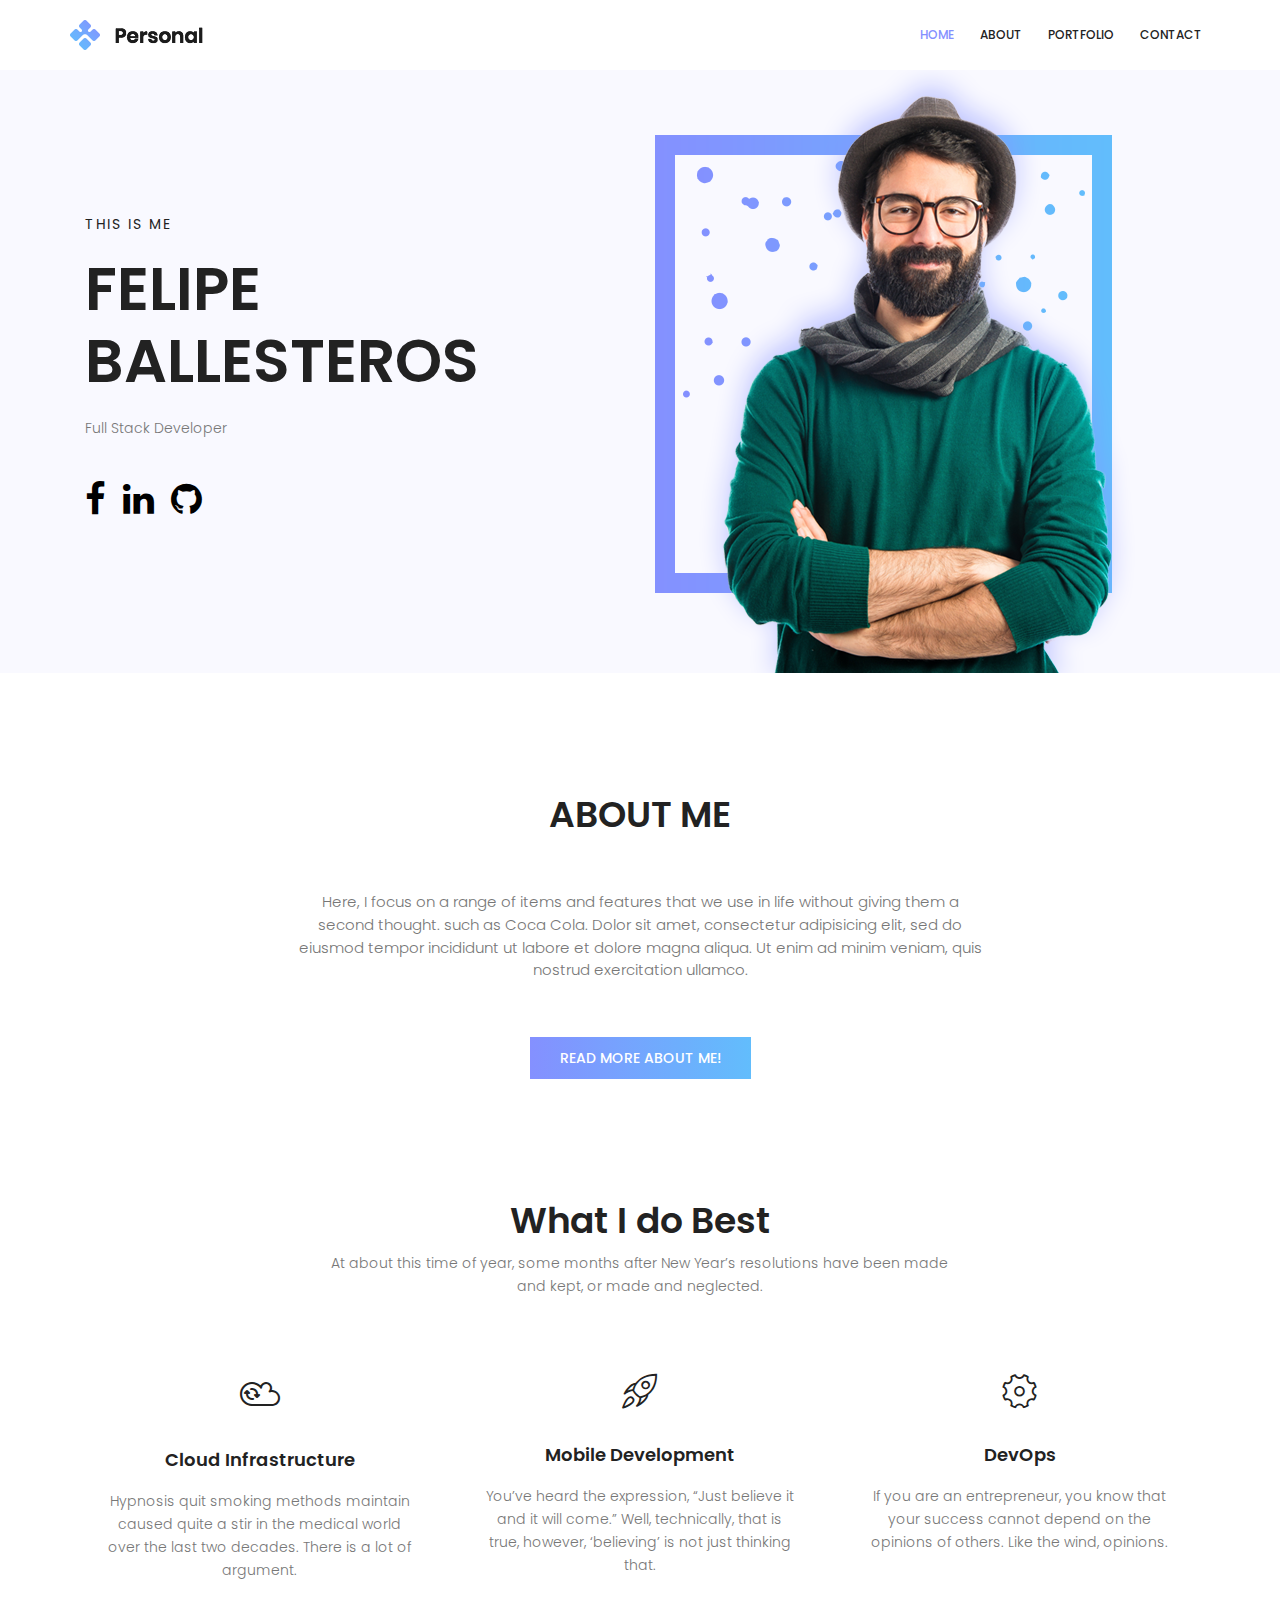
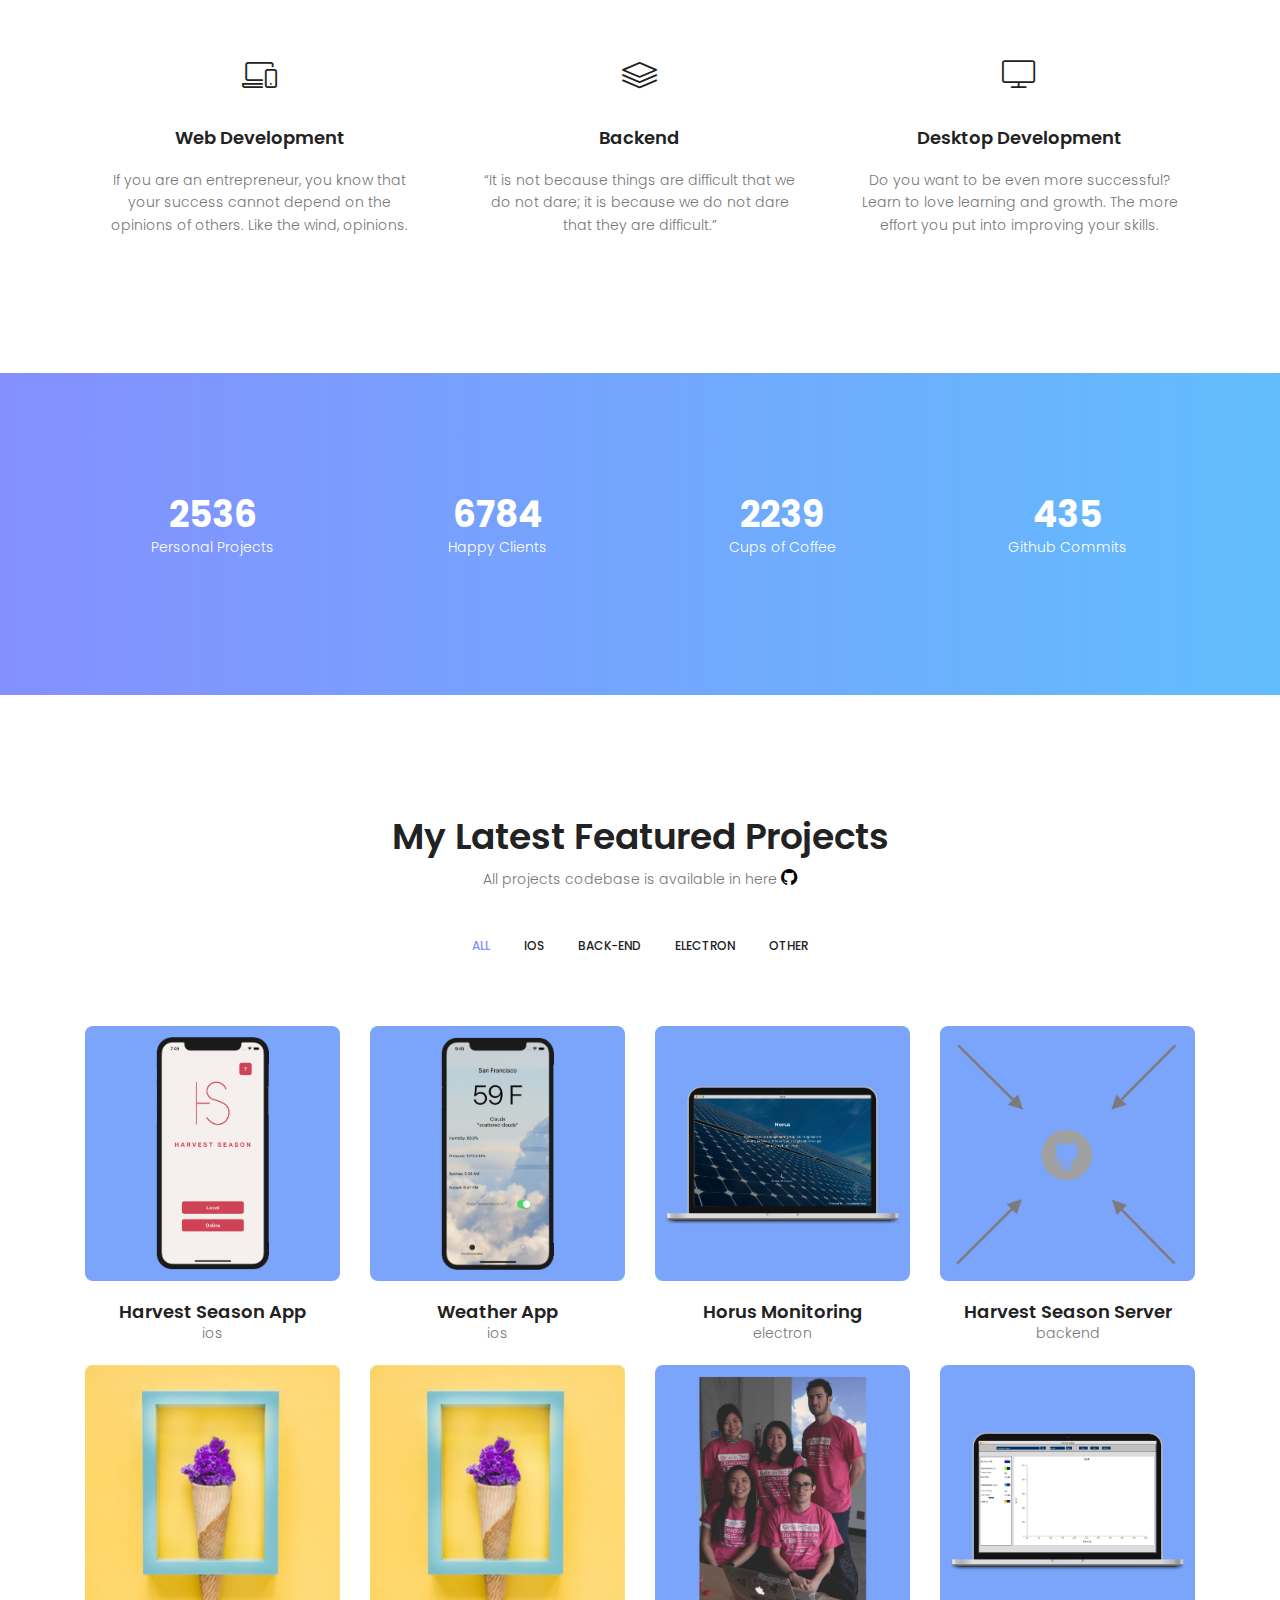
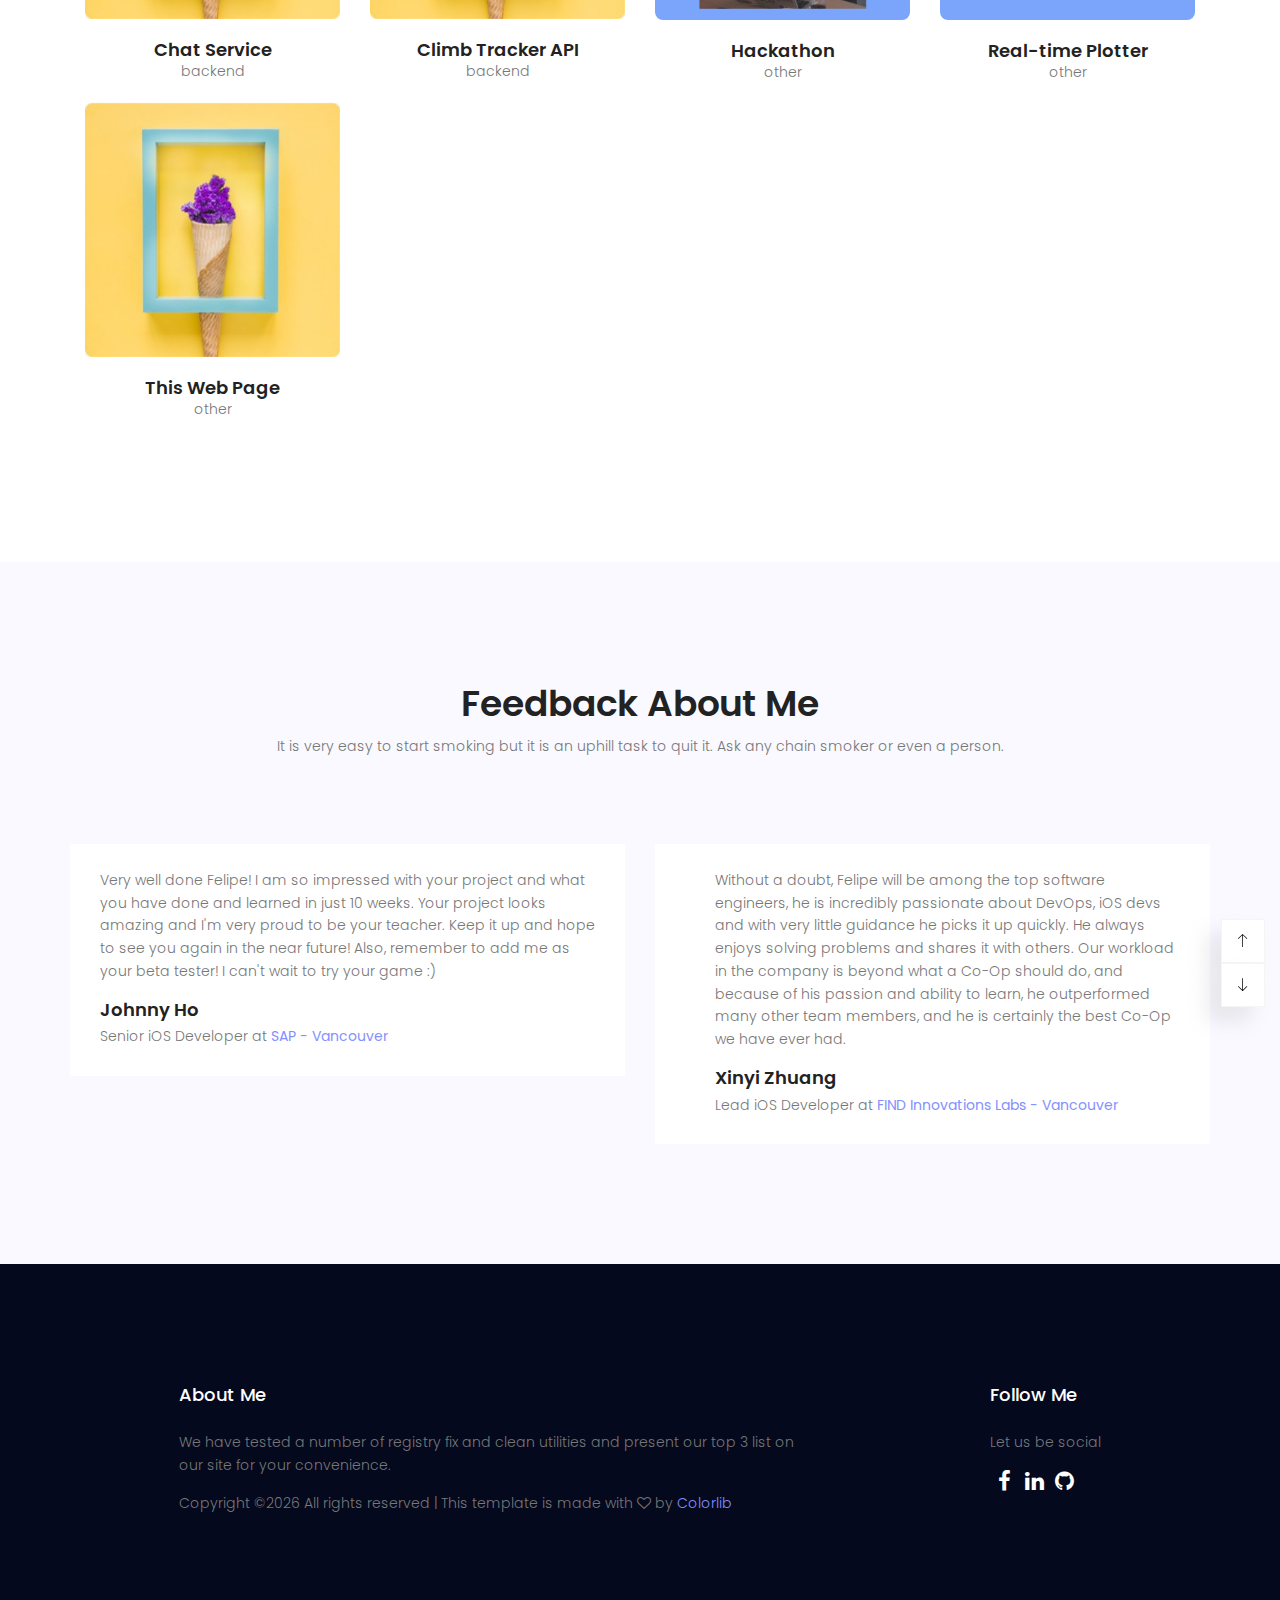
==== index.html @ 199e16c0 "backend project thumb" ====
<!DOCTYPE html>
	<html lang="en" class="no-js">
	<head>
		<!-- Mobile Specific Meta -->
		<meta name="viewport" content="width=device-width, initial-scale=1, shrink-to-fit=no">
		<!-- Favicon-->
		<link rel="shortcut icon" href="img/fav.png">
		<!-- Author Meta -->
		<meta name="author" content="Felipe Ballesteros">
		<!-- Meta Description -->
		<meta name="description" content="">
		<!-- Meta Keyword -->
		<meta name="keywords" content="">
		<!-- meta character set -->
		<meta charset="UTF-8">
		<!-- Site Title -->
		<title>Felipe Ballesteros</title>

		<link href="https://fonts.googleapis.com/css?family=Poppins:100,200,400,300,500,600,700" rel="stylesheet"> 
			<!--
			CSS
			============================================= -->
			<link rel="stylesheet" href="css/linearicons.css">
			<link rel="stylesheet" href="css/font-awesome.min.css">
			<link rel="stylesheet" href="css/bootstrap.css">
			<link rel="stylesheet" href="css/magnific-popup.css">
			<link rel="stylesheet" href="css/jquery-ui.css">				
			<link rel="stylesheet" href="css/nice-select.css">							
			<link rel="stylesheet" href="css/animate.min.css">
			<link rel="stylesheet" href="css/owl.carousel.css">				
			<link rel="stylesheet" href="css/main.css">
			<link rel="stylesheet" href="css/index.css">

		</head>
		<body>	
		  <header id="header">
		    <div class="container main-menu">
		    	<div class="row align-items-center justify-content-between d-flex">
			      <div id="logo">
			        <a href="index.html"><img src="img/logo.png" alt="" title="" /></a>
			      </div>
			      <nav id="nav-menu-container">
			        <ul class="nav-menu">
			          <li><a href="index.html">Home</a></li>
			          <li><a href="about.html">About</a></li>
			          <li><a href="portfolio.html">Portfolio</a></li>
			          <li><a href="contact.html">Contact</a></li>
			        </ul>
			      </nav><!-- #nav-menu-container -->		    		
		    	</div>
		    </div>
		  </header><!-- #header -->

			<!-- start banner Area -->
			<section class="banner-area">
				<div class="container">
					<div class="row fullscreen align-items-center justify-content-between" style="margin-top:60px; height: 100% !important;">
						<div class="col-lg-6 col-md-6 banner-left">
							<h6>This is me</h6>
							<h1>Felipe Ballesteros</h1>
							<p id="my-description">
								Full Stack Developer
							</p>
							<div class="header-social d-flex align-items-center">
								<a href="https://www.facebook.com/felipe.ballesteros.771"><i class="fa fa-facebook"></i></a>
								<a href="https://www.linkedin.com/in/felipe-ballesteros-537b68130/"><i class="fa fa-linkedin"></i></a>
								<a href="https://github.com/febg"><i class="fa fa-github"></i></a>
							</div>
						</div>
						<div class="col-lg-6 col-md-6 banner-right d-flex align-self-end">
							<img class="img-fluid" src="img/hero-img.png" alt="" style="max-width: 100%; height: auto">
						</div>
					</div>
				</div>					
			</section>
			<!-- End banner Area -->

			<!-- Start home-about Area -->
			<section class="home-about-area pt-120">
				<div class="container">
					<div class="row align-items-center justify-content-between">
						<div class="home-about-me-title">
							<h1 class="text-uppercase">About Me</h1>
							<div class="home-about-me-desc">
								<p>
									Here, I focus on a range of items and features that we use in life without giving them a second thought. such as Coca Cola. Dolor sit amet, consectetur adipisicing elit, sed do eiusmod tempor incididunt ut labore et dolore magna aliqua. Ut enim ad minim veniam, quis nostrud exercitation ullamco.
								</p>
								<a href="about.html" class="primary-btn text-uppercase">Read More About Me!</a>
							</div>
						</div>
					</div>
				</div>	
			</section>
			<!-- End home-about Area -->

			<!-- Start services Area -->
			<section class="services-area section-gap">
				<div class="container">
		            <div class="row d-flex justify-content-center">
		                <div class="menu-content  col-lg-7">
		                    <div class="title text-center">
		                        <h1 class="mb-10">What I do Best</h1>
		                        <p>At about this time of year, some months after New Year’s resolutions have been made and kept, or made and neglected.</p>
		                    </div>
		                </div>
		            </div>						
					<div class="row">
						<div class="col-lg-4 col-md-6">
							<div class="single-services">
								<span class="lnr lnr-cloud-sync" style="font-size: 40px"></span>
								<h4>Cloud Infrastructure</h4>
								<p>
									Hypnosis quit smoking methods maintain caused quite a stir in the medical world over the last two decades. There is a lot of argument.
								</p>
							</div>
						</div>
						<div class="col-lg-4 col-md-6">
							<div class="single-services">
								<span class="lnr lnr-rocket"></span>
								<h4>Mobile Development</h4>
								<p>
									You’ve heard the expression, “Just believe it and it will come.” Well, technically, that is true, however, ‘believing’ is not just thinking that.
								</p>
							</div>				
						</div>
						<div class="col-lg-4 col-md-6">
							<div class="single-services">
								<span class="lnr lnr-cog"></span>
								<h4>DevOps</h4>
								<p>
									If you are an entrepreneur, you know that your success cannot depend on the opinions of others. Like the wind, opinions.
								</p>
							</div>
						</div>
						<div class="col-lg-4 col-md-6">
							<div class="single-services">
								<span class="lnr lnr-laptop-phone"></span>
								<h4>Web Development</h4>
								<p>
									If you are an entrepreneur, you know that your success cannot depend on the opinions of others. Like the wind, opinions.
								</p>
							</div>
						</div>
						<div class="col-lg-4 col-md-6">
							<div class="single-services">
								<span class="lnr lnr-layers"></span>
								<h4>Backend</h4>
								<p>
									“It is not because things are difficult that we do not dare; it is because we do not dare that they are difficult.”
								</p>
							</div>
						</div>	
						<div class="col-lg-4 col-md-6">
							<div class="single-services">
								<span class="lnr lnr-screen"></span>
								<h4>Desktop Development</h4>
								<p>
									Do you want to be even more successful? Learn to love learning and growth. The more effort you put into improving your skills.
								</p>
							</div>	
						</div>												
					</div>
				</div>	
			</section>
			<!-- End services Area -->	

			<!-- Start fact Area -->
			<section class="facts-area section-gap" id="facts-area">
				<div class="container">				
					<div class="row">
						<div class="col-lg-3 col-md-6 single-fact">
							<h1 class="counter">2536</h1>
							<p>Personal Projects</p>
						</div>
						<div class="col-lg-3 col-md-6 single-fact">
							<h1 class="counter">6784</h1>
							<p>Happy Clients</p>
						</div>
						<div class="col-lg-3 col-md-6 single-fact">
							<h1 class="counter">2239</h1>
							<p>Cups of Coffee</p>
						</div>	
						<div class="col-lg-3 col-md-6 single-fact">
							<h1 class="counter">435</h1>
							<p>Github Commits</p>
						</div>												
					</div>
				</div>	
			</section>
			<!-- end fact Area -->	

			<!-- Start portfolio-area Area -->
            <section class="portfolio-area section-gap" id="portfolio">
                <div class="container">
		            <div class="row d-flex justify-content-center">
		                <div class="menu-content pb-70 col-lg-8" style="padding-bottom: 10px">
		                    <div class="title text-center">
		                        <h1 class="mb-10">My Latest Featured Projects</h1>
								<p>All projects codebase is available in here  
									<a href="https://github.com/febg">
										<i class="fa fa-github" style="color:black; font-size: 19px"></i>
									</a>
								</p>
		                    </div>
		                </div>
		            </div>
                    
                    <div class="filters">
                        <ul>
							<li class="active" data-filter="*">All</li>
							<li data-filter=".ios">iOS</li>
                            <li data-filter=".back-end">Back-end</li>
                            <li data-filter=".electron">Electron</li>
							<li data-filter=".other">Other</li>
                        </ul>
                    </div>
                    
                    <div class="filters-content">
                        <div class="row grid">
								<div class="single-portfolio col-sm-3 all ios">
										<div class="relative">
											<div class="thumb">
												<div class="overlay overlay-bg"></div>
													<img class="image img-fluid" src="img/hs-thumbnail.png" alt="" style="border-radius: 8px">
											</div>
											<a href="img/p1.jpg" class="img-pop-up">	
												<div class="middle">
												<div class="text align-self-center d-flex"><img src="img/preview.png" alt=""></div>
												</div>
										</a>                              		
										</div>
										<div class="p-inner">
											<h4>Harvest Season App</h4>
											<div class="cat">ios</div>
										</div>					                               
									</div>
									<div class="single-portfolio col-sm-3 all ios">
										<div class="relative">
											<div class="thumb">
												<div class="overlay overlay-bg"></div>
													<img class="image img-fluid" src="img/w-thumbnail.png" alt="" style="border-radius: 8px">
											</div>
											<a href="img/p1.jpg" class="img-pop-up">	
												<div class="middle">
												<div class="text align-self-center d-flex"><img src="img/preview.png" alt=""></div>
												</div>
										</a>                              		
										</div>
										<div class="p-inner">
											<h4>Weather App</h4>
											<div class="cat">ios</div>
										</div>					                               
									</div>
									<div class="single-portfolio col-sm-3 all electron">
										<div class="relative">
											<div class="thumb">
												<div class="overlay overlay-bg"></div>
													<img class="image img-fluid" src="img/ho-thumbnail.png" alt="" style="border-radius: 8px">
											</div>
											<a href="img/p1.jpg" class="img-pop-up">	
												<div class="middle">
												<div class="text align-self-center d-flex"><img src="img/preview.png" alt=""></div>
												</div>
										</a>                              		
										</div>
										<div class="p-inner">
											<h4>Horus Monitoring</h4>
											<div class="cat">electron</div>
										</div>					                               
									</div>
                            <div class="single-portfolio col-sm-3 all back-end">
                            	<div class="relative">
	                            	<div class="thumb">
	                            		<div class="overlay overlay-bg"></div>
	                            		 <img class="image img-fluid" src="img/back-end-thumbnail.png" alt="" style="border-radius: 8px">
	                            	</div>
									<a href="img/p1.jpg" class="img-pop-up">	
									  <div class="middle">
									    <div class="text align-self-center d-flex"><a href="https://github.com/febg/"><i class="fa fa-github" style="font-size: 56px; color:black"></i></a></div>
									  </div>
								</a>                              		
                            	</div>
								<div class="p-inner">
								    <h4>Harvest Season Server</h4>
									<div class="cat">backend</div>
								</div>					                               
							</div>
							<div class="single-portfolio col-sm-3 all back-end">
								<div class="relative">
									<div class="thumb">
										<div class="overlay overlay-bg"></div>
											<img class="image img-fluid" src="img/p1.jpg" alt="">
									</div>
									<a href="img/p1.jpg" class="img-pop-up">	
										<div class="middle">
										<div class="text align-self-center d-flex"><img src="img/preview.png" alt=""></div>
										</div>
								</a>                              		
								</div>
								<div class="p-inner">
									<h4>Chat Service</h4>
									<div class="cat">backend</div>
								</div>					                               
							</div>
							<div class="single-portfolio col-sm-3 all back-end">
								<div class="relative">
									<div class="thumb">
										<div class="overlay overlay-bg"></div>
											<img class="image img-fluid" src="img/p1.jpg" alt="">
									</div>
									<a href="img/p1.jpg" class="img-pop-up">	
										<div class="middle">
										<div class="text align-self-center d-flex"><img src="img/preview.png" alt=""></div>
										</div>
								</a>                              		
								</div>
								<div class="p-inner">
									<h4>Climb Tracker API</h4>
									<div class="cat">backend</div>
								</div>					                               
							</div>
							<div class="single-portfolio col-sm-3 all other">
								<div class="relative">
									<div class="thumb">
										<div class="overlay overlay-bg"></div>
											<img class="image img-fluid" src="img/hk-thumbnail.png" alt="" style="border-radius: 8px">
									</div>
									<a href="img/p1.jpg" class="img-pop-up">	
										<div class="middle">
										<div class="text align-self-center d-flex"><img src="img/preview.png" alt=""></div>
										</div>
								</a>                              		
								</div>
								<div class="p-inner">
									<h4>Hackathon</h4>
									<div class="cat">other</div>
								</div>					                               
							</div>
							<div class="single-portfolio col-sm-3 all other">
								<div class="relative">
									<div class="thumb">
										<div class="overlay overlay-bg"></div>
											<img class="image img-fluid" src="img/gp-thumbnail.png" alt="" style="border-radius: 8px">
									</div>
									<a href="img/p1.jpg" class="img-pop-up">	
										<div class="middle">
										<div class="text align-self-center d-flex"><img src="img/preview.png" alt=""></div>
										</div>
								</a>                              		
								</div>
								<div class="p-inner">
									<h4>Real-time Plotter</h4>
									<div class="cat">other</div>
								</div>					                               
							</div>
							<div class="single-portfolio col-sm-3 all other">
								<div class="relative">
									<div class="thumb">
										<div class="overlay overlay-bg"></div>
											<img class="image img-fluid" src="img/p1.jpg" alt="">
									</div>
									<a href="img/p1.jpg" class="img-pop-up">	
										<div class="middle">
										<div class="text align-self-center d-flex"><img src="img/preview.png" alt=""></div>
										</div>
								</a>                              		
								</div>
								<div class="p-inner">
									<h4>This Web Page</h4>
									<div class="cat">other</div>
								</div>					                               
							</div>
                        </div>
                    </div>
                    
                </div>
            </section>
            <!-- End portfolio-area Area -->	

			<!-- Start testimonial Area -->
		    <section class="testimonial-area section-gap">
					<div class="container">
						<div class="row d-flex justify-content-center">
							<div class="menu-content pb-70 col-lg-8">
								<div class="title text-center">
									<h1 class="mb-10">Feedback About Me</h1>
									<p>It is very easy to start smoking but it is an uphill task to quit it. Ask any chain smoker or even a person.</p>
								</div>
							</div>
						</div>
						<div class="row">
							<div class="active-testimonial">
								<div class="single-testimonial item d-flex flex-row">
									<div class="desc">
										<p>
											Very well done Felipe! I am so impressed with your project and what you have done and learned in just 10 weeks. Your project looks amazing and I'm very proud to be your teacher. Keep it up and hope to see you again in the near future!
											Also, remember to add me as your beta tester! I can't wait to try your game :)		     
										</p>
										<h4>Johnny Ho</h4>
										<p>Senior iOS Developer at <b> SAP - Vancouver</b></p>
									</div>
								</div>
								<div class="single-testimonial item d-flex flex-row">
									<div class="thumb">
										<img class="img-fluid" src="img/elements/user2.png" alt="">
									</div>
									<div class="desc">
										<p>
												Without a doubt, Felipe will be among the top software engineers, he is incredibly passionate about DevOps, iOS devs and with very little guidance he picks it up quickly. He always enjoys solving problems and shares it with others. Our workload in the company is beyond what a Co-Op should do, and because of his passion and ability to learn, he outperformed many other team members, and he is certainly the best Co-Op we have ever had.
										</p>
										<h4>Xinyi Zhuang</h4>
										<p>Lead iOS Developer at <b>FIND Innovations Labs - Vancouver</b></p>
									</div>
								</div>
							</div>
						</div>
					</div>
				</section>
		    <!-- End testimonial Area -->						
            <!-- start footer Area -->
            <footer class="footer-area section-gap">
                <div class="container">
                    <div class="row" style="margin: auto; width: 83%; justify-content: space-between;">
                            <div class="single-footer-widget" style="width: 67%;">
                                <h4>About Me</h4>
                                <p>
                                    We have tested a number of registry fix and clean utilities and present our top 3 list on our site for your convenience.
                                </p>
                                <p class="footer-text"><!-- Link back to Colorlib can't be removed. Template is licensed under CC BY 3.0. -->
Copyright &copy;<script>document.write(new Date().getFullYear());</script> All rights reserved | This template is made with <i class="fa fa-heart-o" aria-hidden="true"></i> by <a href="https://colorlib.com" target="_blank">Colorlib</a>
<!-- Link back to Colorlib can't be removed. Template is licensed under CC BY 3.0. --></p>
                            </div>
                   
                     
                            <div class="single-footer-widget">
                                <h4>Follow Me</h4>
                                <p>Let us be social</p>
                                <div class="footer-social d-flex align-items-center">
                                    <a href="https://www.facebook.com/felipe.ballesteros.771"><i class="fa fa-facebook"></i></a>
                                    <a href="https://www.linkedin.com/in/felipe-ballesteros-537b68130/"><i class="fa fa-linkedin"></i></a>
                                    <a href="https://github.com/febg/"><i class="fa fa-github"></i></a>
                                </div>
                            </div>
                        
                    </div>
                </div>
            </footer>
            <!-- End footer Area -->		

			<script src="js/vendor/jquery-2.2.4.min.js"></script>
			<script src="js/popper.min.js"></script>
			<script src="js/vendor/bootstrap.min.js"></script>			
			<script src="https://maps.googleapis.com/maps/api/js?key=AIzaSyBhOdIF3Y9382fqJYt5I_sswSrEw5eihAA"></script>			
  			<script src="js/easing.min.js"></script>			
			<script src="js/hoverIntent.js"></script>
			<script src="js/superfish.min.js"></script>	
			<script src="js/jquery.ajaxchimp.min.js"></script>
			<script src="js/jquery.magnific-popup.min.js"></script>	
    		<script src="js/jquery.tabs.min.js"></script>						
			<script src="js/jquery.nice-select.min.js"></script>	
            <script src="js/isotope.pkgd.min.js"></script>			
			<script src="js/waypoints.min.js"></script>
			<script src="js/jquery.counterup.min.js"></script>
			<script src="js/simple-skillbar.js"></script>							
			<script src="js/owl.carousel.min.js"></script>							
			<script src="js/mail-script.js"></script>	
			<script src="js/main.js"></script>	
		</body>
	</html>
---- css/linearicons.css ----
@font-face {
	font-family: 'Linearicons-Free';
	src:url('../fonts/Linearicons-Free.eot?w118d');
	src:url('../fonts/Linearicons-Free.eot?#iefixw118d') format('embedded-opentype'),
		url('../fonts/Linearicons-Free.woff2?w118d') format('woff2'),
		url('../fonts/Linearicons-Free.woff?w118d') format('woff'),
		url('../fonts/Linearicons-Free.ttf?w118d') format('truetype'),
		url('../fonts/Linearicons-Free.svg?w118d#Linearicons-Free') format('svg');
	font-weight: normal;
	font-style: normal;
}

.lnr {
	font-family: 'Linearicons-Free';
	speak: none;
	font-style: normal;
	font-weight: normal;
	font-variant: normal;
	text-transform: none;
	line-height: 1;

	/* Better Font Rendering =========== */
	-webkit-font-smoothing: antialiased;
	-moz-osx-font-smoothing: grayscale;
}

.lnr-home:before {
	content: "\e800";
}
.lnr-apartment:before {
	content: "\e801";
}
.lnr-pencil:before {
	content: "\e802";
}
.lnr-magic-wand:before {
	content: "\e803";
}
.lnr-drop:before {
	content: "\e804";
}
.lnr-lighter:before {
	content: "\e805";
}
.lnr-poop:before {
	content: "\e806";
}
.lnr-sun:before {
	content: "\e807";
}
.lnr-moon:before {
	content: "\e808";
}
.lnr-cloud:before {
	content: "\e809";
}
.lnr-cloud-upload:before {
	content: "\e80a";
}
.lnr-cloud-download:before {
	content: "\e80b";
}
.lnr-cloud-sync:before {
	content: "\e80c";
}
.lnr-cloud-check:before {
	content: "\e80d";
}
.lnr-database:before {
	content: "\e80e";
}
.lnr-lock:before {
	content: "\e80f";
}
.lnr-cog:before {
	content: "\e810";
}
.lnr-trash:before {
	content: "\e811";
}
.lnr-dice:before {
	content: "\e812";
}
.lnr-heart:before {
	content: "\e813";
}
.lnr-star:before {
	content: "\e814";
}
.lnr-star-half:before {
	content: "\e815";
}
.lnr-star-empty:before {
	content: "\e816";
}
.lnr-flag:before {
	content: "\e817";
}
.lnr-envelope:before {
	content: "\e818";
}
.lnr-paperclip:before {
	content: "\e819";
}
.lnr-inbox:before {
	content: "\e81a";
}
.lnr-eye:before {
	content: "\e81b";
}
.lnr-printer:before {
	content: "\e81c";
}
.lnr-file-empty:before {
	content: "\e81d";
}
.lnr-file-add:before {
	content: "\e81e";
}
.lnr-enter:before {
	content: "\e81f";
}
.lnr-exit:before {
	content: "\e820";
}
.lnr-graduation-hat:before {
	content: "\e821";
}
.lnr-license:before {
	content: "\e822";
}
.lnr-music-note:before {
	content: "\e823";
}
.lnr-film-play:before {
	content: "\e824";
}
.lnr-camera-video:before {
	content: "\e825";
}
.lnr-camera:before {
	content: "\e826";
}
.lnr-picture:before {
	content: "\e827";
}
.lnr-book:before {
	content: "\e828";
}
.lnr-bookmark:before {
	content: "\e829";
}
.lnr-user:before {
	content: "\e82a";
}
.lnr-users:before {
	content: "\e82b";
}
.lnr-shirt:before {
	content: "\e82c";
}
.lnr-store:before {
	content: "\e82d";
}
.lnr-cart:before {
	content: "\e82e";
}
.lnr-tag:before {
	content: "\e82f";
}
.lnr-phone-handset:before {
	content: "\e830";
}
.lnr-phone:before {
	content: "\e831";
}
.lnr-pushpin:before {
	content: "\e832";
}
.lnr-map-marker:before {
	content: "\e833";
}
.lnr-map:before {
	content: "\e834";
}
.lnr-location:before {
	content: "\e835";
}
.lnr-calendar-full:before {
	content: "\e836";
}
.lnr-keyboard:before {
	content: "\e837";
}
.lnr-spell-check:before {
	content: "\e838";
}
.lnr-screen:before {
	content: "\e839";
}
.lnr-smartphone:before {
	content: "\e83a";
}
.lnr-tablet:before {
	content: "\e83b";
}
.lnr-laptop:before {
	content: "\e83c";
}
.lnr-laptop-phone:before {
	content: "\e83d";
}
.lnr-power-switch:before {
	content: "\e83e";
}
.lnr-bubble:before {
	content: "\e83f";
}
.lnr-heart-pulse:before {
	content: "\e840";
}
.lnr-construction:before {
	content: "\e841";
}
.lnr-pie-chart:before {
	content: "\e842";
}
.lnr-chart-bars:before {
	content: "\e843";
}
.lnr-gift:before {
	content: "\e844";
}
.lnr-diamond:before {
	content: "\e845";
}
.lnr-linearicons:before {
	content: "\e846";
}
.lnr-dinner:before {
	content: "\e847";
}
.lnr-coffee-cup:before {
	content: "\e848";
}
.lnr-leaf:before {
	content: "\e849";
}
.lnr-paw:before {
	content: "\e84a";
}
.lnr-rocket:before {
	content: "\e84b";
}
.lnr-briefcase:before {
	content: "\e84c";
}
.lnr-bus:before {
	content: "\e84d";
}
.lnr-car:before {
	content: "\e84e";
}
.lnr-train:before {
	content: "\e84f";
}
.lnr-bicycle:before {
	content: "\e850";
}
.lnr-wheelchair:before {
	content: "\e851";
}
.lnr-select:before {
	content: "\e852";
}
.lnr-earth:before {
	content: "\e853";
}
.lnr-smile:before {
	content: "\e854";
}
.lnr-sad:before {
	content: "\e855";
}
.lnr-neutral:before {
	content: "\e856";
}
.lnr-mustache:before {
	content: "\e857";
}
.lnr-alarm:before {
	content: "\e858";
}
.lnr-bullhorn:before {
	content: "\e859";
}
.lnr-volume-high:before {
	content: "\e85a";
}
.lnr-volume-medium:before {
	content: "\e85b";
}
.lnr-volume-low:before {
	content: "\e85c";
}
.lnr-volume:before {
	content: "\e85d";
}
.lnr-mic:before {
	content: "\e85e";
}
.lnr-hourglass:before {
	content: "\e85f";
}
.lnr-undo:before {
	content: "\e860";
}
.lnr-redo:before {
	content: "\e861";
}
.lnr-sync:before {
	content: "\e862";
}
.lnr-history:before {
	content: "\e863";
}
.lnr-clock:before {
	content: "\e864";
}
.lnr-download:before {
	content: "\e865";
}
.lnr-upload:before {
	content: "\e866";
}
.lnr-enter-down:before {
	content: "\e867";
}
.lnr-exit-up:before {
	content: "\e868";
}
.lnr-bug:before {
	content: "\e869";
}
.lnr-code:before {
	content: "\e86a";
}
.lnr-link:before {
	content: "\e86b";
}
.lnr-unlink:before {
	content: "\e86c";
}
.lnr-thumbs-up:before {
	content: "\e86d";
}
.lnr-thumbs-down:before {
	content: "\e86e";
}
.lnr-magnifier:before {
	content: "\e86f";
}
.lnr-cross:before {
	content: "\e870";
}
.lnr-menu:before {
	content: "\e871";
}
.lnr-list:before {
	content: "\e872";
}
.lnr-chevron-up:before {
	content: "\e873";
}
.lnr-chevron-down:before {
	content: "\e874";
}
.lnr-chevron-left:before {
	content: "\e875";
}
.lnr-chevron-right:before {
	content: "\e876";
}
.lnr-arrow-up:before {
	content: "\e877";
}
.lnr-arrow-down:before {
	content: "\e878";
}
.lnr-arrow-left:before {
	content: "\e879";
}
.lnr-arrow-right:before {
	content: "\e87a";
}
.lnr-move:before {
	content: "\e87b";
}
.lnr-warning:before {
	content: "\e87c";
}
.lnr-question-circle:before {
	content: "\e87d";
}
.lnr-menu-circle:before {
	content: "\e87e";
}
.lnr-checkmark-circle:before {
	content: "\e87f";
}
.lnr-cross-circle:before {
	content: "\e880";
}
.lnr-plus-circle:before {
	content: "\e881";
}
.lnr-circle-minus:before {
	content: "\e882";
}
.lnr-arrow-up-circle:before {
	content: "\e883";
}
.lnr-arrow-down-circle:before {
	content: "\e884";
}
.lnr-arrow-left-circle:before {
	content: "\e885";
}
.lnr-arrow-right-circle:before {
	content: "\e886";
}
.lnr-chevron-up-circle:before {
	content: "\e887";
}
.lnr-chevron-down-circle:before {
	content: "\e888";
}
.lnr-chevron-left-circle:before {
	content: "\e889";
}
.lnr-chevron-right-circle:before {
	content: "\e88a";
}
.lnr-crop:before {
	content: "\e88b";
}
.lnr-frame-expand:before {
	content: "\e88c";
}
.lnr-frame-contract:before {
	content: "\e88d";
}
.lnr-layers:before {
	content: "\e88e";
}
.lnr-funnel:before {
	content: "\e88f";
}
.lnr-text-format:before {
	content: "\e890";
}
.lnr-text-format-remove:before {
	content: "\e891";
}
.lnr-text-size:before {
	content: "\e892";
}
.lnr-bold:before {
	content: "\e893";
}
.lnr-italic:before {
	content: "\e894";
}
.lnr-underline:before {
	content: "\e895";
}
.lnr-strikethrough:before {
	content: "\e896";
}
.lnr-highlight:before {
	content: "\e897";
}
.lnr-text-align-left:before {
	content: "\e898";
}
.lnr-text-align-center:before {
	content: "\e899";
}
.lnr-text-align-right:before {
	content: "\e89a";
}
.lnr-text-align-justify:before {
	content: "\e89b";
}
.lnr-line-spacing:before {
	content: "\e89c";
}
.lnr-indent-increase:before {
	content: "\e89d";
}
.lnr-indent-decrease:before {
	content: "\e89e";
}
.lnr-pilcrow:before {
	content: "\e89f";
}
.lnr-direction-ltr:before {
	content: "\e8a0";
}
.lnr-direction-rtl:before {
	content: "\e8a1";
}
.lnr-page-break:before {
	content: "\e8a2";
}
.lnr-sort-alpha-asc:before {
	content: "\e8a3";
}
.lnr-sort-amount-asc:before {
	content: "\e8a4";
}
.lnr-hand:before {
	content: "\e8a5";
}
.lnr-pointer-up:before {
	content: "\e8a6";
}
.lnr-pointer-right:before {
	content: "\e8a7";
}
.lnr-pointer-down:before {
	content: "\e8a8";
}
.lnr-pointer-left:before {
	content: "\e8a9";
}
---- css/nice-select.css ----
.nice-select {
  -webkit-tap-highlight-color: transparent;
  background-color: #fff;
  border-radius: 5px;
  border: solid 1px #e8e8e8;
  box-sizing: border-box;
  clear: both;
  cursor: pointer;
  display: block;
  float: left;
  font-family: inherit;
  font-size: 14px;
  font-weight: normal;
  height: 42px;
  line-height: 40px;
  outline: none;
  padding-left: 18px;
  padding-right: 30px;
  position: relative;
  text-align: left !important;
  -webkit-transition: all 0.2s ease-in-out;
  transition: all 0.2s ease-in-out;
  -webkit-user-select: none;
     -moz-user-select: none;
      -ms-user-select: none;
          user-select: none;
  white-space: nowrap;
  width: auto; }
  .nice-select:hover {
    border-color: #dbdbdb; }
  .nice-select:active, .nice-select.open, .nice-select:focus {
    border-color: #999; }
  .nice-select:after {
    border-bottom: 2px solid #999;
    border-right: 2px solid #999;
    content: '';
    display: block;
    height: 5px;
    margin-top: -4px;
    pointer-events: none;
    position: absolute;
    right: 12px;
    top: 50%;
    -webkit-transform-origin: 66% 66%;
        -ms-transform-origin: 66% 66%;
            transform-origin: 66% 66%;
    -webkit-transform: rotate(45deg);
        -ms-transform: rotate(45deg);
            transform: rotate(45deg);
    -webkit-transition: all 0.15s ease-in-out;
    transition: all 0.15s ease-in-out;
    width: 5px; }
  .nice-select.open:after {
    -webkit-transform: rotate(-135deg);
        -ms-transform: rotate(-135deg);
            transform: rotate(-135deg); }
  .nice-select.open .list {
    opacity: 1;
    pointer-events: auto;
    -webkit-transform: scale(1) translateY(0);
        -ms-transform: scale(1) translateY(0);
            transform: scale(1) translateY(0); }
  .nice-select.disabled {
    border-color: #ededed;
    color: #999;
    pointer-events: none; }
    .nice-select.disabled:after {
      border-color: #cccccc; }
  .nice-select.wide {
    width: 100%; }
    .nice-select.wide .list {
      left: 0 !important;
      right: 0 !important; }
  .nice-select.right {
    float: right; }
    .nice-select.right .list {
      left: auto;
      right: 0; }
  .nice-select.small {
    font-size: 12px;
    height: 36px;
    line-height: 34px; }
    .nice-select.small:after {
      height: 4px;
      width: 4px; }
    .nice-select.small .option {
      line-height: 34px;
      min-height: 34px; }
  .nice-select .list {
    background-color: #fff;
    border-radius: 5px;
    box-shadow: 0 0 0 1px rgba(68, 68, 68, 0.11);
    box-sizing: border-box;
    margin-top: 4px;
    opacity: 0;
    overflow: hidden;
    padding: 0;
    pointer-events: none;
    position: absolute;
    top: 100%;
    left: 0;
    -webkit-transform-origin: 50% 0;
        -ms-transform-origin: 50% 0;
            transform-origin: 50% 0;
    -webkit-transform: scale(0.75) translateY(-21px);
        -ms-transform: scale(0.75) translateY(-21px);
            transform: scale(0.75) translateY(-21px);
    -webkit-transition: all 0.2s cubic-bezier(0.5, 0, 0, 1.25), opacity 0.15s ease-out;
    transition: all 0.2s cubic-bezier(0.5, 0, 0, 1.25), opacity 0.15s ease-out;
    z-index: 9; }
    .nice-select .list:hover .option:not(:hover) {
      background-color: transparent !important; }
  .nice-select .option {
    cursor: pointer;
    font-weight: 400;
    line-height: 40px;
    list-style: none;
    min-height: 40px;
    outline: none;
    padding-left: 18px;
    padding-right: 29px;
    text-align: left;
    -webkit-transition: all 0.2s;
    transition: all 0.2s; }
    .nice-select .option:hover, .nice-select .option.focus, .nice-select .option.selected.focus {
      background-color: #f6f6f6; }
    .nice-select .option.selected {
      font-weight: bold; }
    .nice-select .option.disabled {
      background-color: transparent;
      color: #999;
      cursor: default; }

.no-csspointerevents .nice-select .list {
  display: none; }

.no-csspointerevents .nice-select.open .list {
  display: block; }
---- css/main.css ----
/******************************************************************
Theme Name: Personal 
Description: 
Author: Colorlib
Author URI: 
Version: 1.0
Created: 
******************************************************************/
/*------------------------------------------------------------------


-------------------------------------------------------------------*/
/*------------------------------------------------------------------
[Table of contents]

1.  Basic Styles
	1.1	Variables
	1.2	Mixins
	1.3	Flexbox
	1.4	Reset
2.  Elements
3.  Menu Style 
4.  Home Page Style
5.  About Page Style
6.  Department Page Style
7.  Blog Page Style
8.  Contact Page Style
9.  Footer Style

-------------------------------------------------------------------*/
/* =================================== */
/*  Font Family and Colors Styles
/* =================================== */
/*

$primary-font	: 'Poppins', sans-serif;
---------------------------------------------

$primary-color	: #8490ff;
$title-color	: #222222;
$text-color		: #777777;

$white			: #fff;
$offwhite		: #f9f9ff;
$black			: #222;

*/
/* =================================== */
/*  Basic Style 
/* =================================== */
::-moz-selection {
  /* Code for Firefox */
  background-color: #8490ff;
  color: #fff;
}

::selection {
  background-color: #8490ff;
  color: #fff;
}

::-webkit-input-placeholder {
  /* WebKit, Blink, Edge */
  color: #777777;
  font-weight: 300;
}

:-moz-placeholder {
  /* Mozilla Firefox 4 to 18 */
  color: #777777;
  opacity: 1;
  font-weight: 300;
}

::-moz-placeholder {
  /* Mozilla Firefox 19+ */
  color: #777777;
  opacity: 1;
  font-weight: 300;
}

:-ms-input-placeholder {
  /* Internet Explorer 10-11 */
  color: #777777;
  font-weight: 300;
}

::-ms-input-placeholder {
  /* Microsoft Edge */
  color: #777777;
  font-weight: 300;
}

body {
  color: #777777;
  font-family: "Poppins", sans-serif;
  font-size: 14px;
  font-weight: 300;
  line-height: 1.625em;
  position: relative;
}

ol, ul {
  margin: 0;
  padding: 0;
  list-style: none;
}

select {
  display: block;
}

figure {
  margin: 0;
}

a {
  -webkit-transition: all 0.3s ease 0s;
  -moz-transition: all 0.3s ease 0s;
  -o-transition: all 0.3s ease 0s;
  transition: all 0.3s ease 0s;
}

iframe {
  border: 0;
}

a, a:focus, a:hover {
  text-decoration: none;
  outline: 0;
}

.btn.active.focus,
.btn.active:focus,
.btn.focus,
.btn.focus:active,
.btn:active:focus,
.btn:focus {
  text-decoration: none;
  outline: 0;
}

.card-panel {
  margin: 0;
  padding: 60px;
}

/**
 *  Typography
 *
 **/
.btn i, .btn-large i, .btn-floating i, .btn-large i, .btn-flat i {
  font-size: 1em;
  line-height: inherit;
}

.gray-bg {
  background: #f9f9ff;
}

h1, h2, h3,
h4, h5, h6 {
  font-family: "Poppins", sans-serif;
  color: #222222;
  line-height: 1.2em !important;
  margin-bottom: 0;
  margin-top: 0;
  font-weight: 600;
}

.h1, .h2, .h3,
.h4, .h5, .h6 {
  margin-bottom: 0;
  margin-top: 0;
  font-family: "Poppins", sans-serif;
  font-weight: 600;
  color: #222222;
}

h1, .h1 {
  font-size: 36px;
}

h2, .h2 {
  font-size: 30px;
}

h3, .h3 {
  font-size: 24px;
}

h4, .h4 {
  font-size: 18px;
}

h5, .h5 {
  font-size: 16px;
}

h6, .h6 {
  font-size: 14px;
  color: #222222;
}

td, th {
  border-radius: 0px;
}

/**
 * For modern browsers
 * 1. The space content is one way to avoid an Opera bug when the
 *    contenteditable attribute is included anywhere else in the document.
 *    Otherwise it causes space to appear at the top and bottom of elements
 *    that are clearfixed.
 * 2. The use of `table` rather than `block` is only necessary if using
 *    `:before` to contain the top-margins of child elements.
 */
.clear::before, .clear::after {
  content: " ";
  display: table;
}

.clear::after {
  clear: both;
}

.fz-11 {
  font-size: 11px;
}

.fz-12 {
  font-size: 12px;
}

.fz-13 {
  font-size: 13px;
}

.fz-14 {
  font-size: 14px;
}

.fz-15 {
  font-size: 15px;
}

.fz-16 {
  font-size: 16px;
}

.fz-18 {
  font-size: 18px;
}

.fz-30 {
  font-size: 30px;
}

.fz-48 {
  font-size: 48px !important;
}

.fw100 {
  font-weight: 100;
}

.fw300 {
  font-weight: 300;
}

.fw400 {
  font-weight: 400 !important;
}

.fw500 {
  font-weight: 500;
}

.f700 {
  font-weight: 700;
}

.fsi {
  font-style: italic;
}

.mt-10 {
  margin-top: 10px;
}

.mt-15 {
  margin-top: 15px;
}

.mt-20 {
  margin-top: 20px;
}

.mt-25 {
  margin-top: 25px;
}

.mt-30 {
  margin-top: 30px;
}

.mt-35 {
  margin-top: 35px;
}

.mt-40 {
  margin-top: 40px;
}

.mt-50 {
  margin-top: 50px;
}

.mt-60 {
  margin-top: 60px;
}

.mt-70 {
  margin-top: 70px;
}

.mt-80 {
  margin-top: 80px;
}

.mt-100 {
  margin-top: 100px;
}

.mt-120 {
  margin-top: 120px;
}

.mt-150 {
  margin-top: 150px;
}

.ml-0 {
  margin-left: 0 !important;
}

.ml-5 {
  margin-left: 5px !important;
}

.ml-10 {
  margin-left: 10px;
}

.ml-15 {
  margin-left: 15px;
}

.ml-20 {
  margin-left: 20px;
}

.ml-30 {
  margin-left: 30px;
}

.ml-50 {
  margin-left: 50px;
}

.mr-0 {
  margin-right: 0 !important;
}

.mr-5 {
  margin-right: 5px !important;
}

.mr-15 {
  margin-right: 15px;
}

.mr-10 {
  margin-right: 10px;
}

.mr-20 {
  margin-right: 20px;
}

.mr-30 {
  margin-right: 30px;
}

.mr-50 {
  margin-right: 50px;
}

.mb-0 {
  margin-bottom: 0px;
}

.mb-0-i {
  margin-bottom: 0px !important;
}

.mb-5 {
  margin-bottom: 5px;
}

.mb-10 {
  margin-bottom: 10px;
}

.mb-15 {
  margin-bottom: 15px;
}

.mb-20 {
  margin-bottom: 20px;
}

.mb-25 {
  margin-bottom: 25px;
}

.mb-30 {
  margin-bottom: 30px;
}

.mb-40 {
  margin-bottom: 40px;
}

.mb-50 {
  margin-bottom: 50px;
}

.mb-60 {
  margin-bottom: 60px;
}

.mb-70 {
  margin-bottom: 70px;
}

.mb-80 {
  margin-bottom: 80px;
}

.mb-90 {
  margin-bottom: 90px;
}

.mb-100 {
  margin-bottom: 100px;
}

.pt-0 {
  padding-top: 0px;
}

.pt-10 {
  padding-top: 10px;
}

.pt-15 {
  padding-top: 15px;
}

.pt-20 {
  padding-top: 20px;
}

.pt-25 {
  padding-top: 25px;
}

.pt-30 {
  padding-top: 30px;
}

.pt-40 {
  padding-top: 40px;
}

.pt-50 {
  padding-top: 50px;
}

.pt-60 {
  padding-top: 60px;
}

.pt-70 {
  padding-top: 70px;
}

.pt-80 {
  padding-top: 80px;
}

.pt-90 {
  padding-top: 90px;
}

.pt-100 {
  padding-top: 100px;
}

.pt-120 {
  padding-top: 120px;
}

.pt-150 {
  padding-top: 150px;
}

.pt-170 {
  padding-top: 170px;
}

.pb-0 {
  padding-bottom: 0px;
}

.pb-10 {
  padding-bottom: 10px;
}

.pb-15 {
  padding-bottom: 15px;
}

.pb-20 {
  padding-bottom: 20px;
}

.pb-25 {
  padding-bottom: 25px;
}

.pb-30 {
  padding-bottom: 30px;
}

.pb-40 {
  padding-bottom: 40px;
}

.pb-50 {
  padding-bottom: 50px;
}

.pb-60 {
  padding-bottom: 60px;
}

.pb-70 {
  padding-bottom: 70px;
}

.pb-80 {
  padding-bottom: 80px;
}

.pb-90 {
  padding-bottom: 90px;
}

.pb-100 {
  padding-bottom: 100px;
}

.pb-120 {
  padding-bottom: 120px;
}

.pb-150 {
  padding-bottom: 150px;
}

.pr-30 {
  padding-right: 30px;
}

.pl-30 {
  padding-left: 30px;
}

.pl-90 {
  padding-left: 90px;
}

.p-40 {
  padding: 40px;
}

.float-left {
  float: left;
}

.float-right {
  float: right;
}

.text-italic {
  font-style: italic;
}

.text-white {
  color: #fff;
}

.text-black {
  color: #000;
}

.transition {
  -webkit-transition: all 0.3s ease 0s;
  -moz-transition: all 0.3s ease 0s;
  -o-transition: all 0.3s ease 0s;
  transition: all 0.3s ease 0s;
}

.section-full {
  padding: 100px 0;
}

.section-half {
  padding: 75px 0;
}

.text-center {
  text-align: center;
}

.text-left {
  text-align: left;
}

.text-rigth {
  text-align: right;
}

.flex {
  display: -webkit-box;
  display: -webkit-flex;
  display: -moz-flex;
  display: -ms-flexbox;
  display: flex;
}

.inline-flex {
  display: -webkit-inline-box;
  display: -webkit-inline-flex;
  display: -moz-inline-flex;
  display: -ms-inline-flexbox;
  display: inline-flex;
}

.flex-grow {
  -webkit-box-flex: 1;
  -webkit-flex-grow: 1;
  -moz-flex-grow: 1;
  -ms-flex-positive: 1;
  flex-grow: 1;
}

.flex-wrap {
  -webkit-flex-wrap: wrap;
  -moz-flex-wrap: wrap;
  -ms-flex-wrap: wrap;
  flex-wrap: wrap;
}

.flex-left {
  -webkit-box-pack: start;
  -ms-flex-pack: start;
  -webkit-justify-content: flex-start;
  -moz-justify-content: flex-start;
  justify-content: flex-start;
}

.flex-middle {
  -webkit-box-align: center;
  -ms-flex-align: center;
  -webkit-align-items: center;
  -moz-align-items: center;
  align-items: center;
}

.flex-right {
  -webkit-box-pack: end;
  -ms-flex-pack: end;
  -webkit-justify-content: flex-end;
  -moz-justify-content: flex-end;
  justify-content: flex-end;
}

.flex-top {
  -webkit-align-self: flex-start;
  -moz-align-self: flex-start;
  -ms-flex-item-align: start;
  align-self: flex-start;
}

.flex-center {
  -webkit-box-pack: center;
  -ms-flex-pack: center;
  -webkit-justify-content: center;
  -moz-justify-content: center;
  justify-content: center;
}

.flex-bottom {
  -webkit-align-self: flex-end;
  -moz-align-self: flex-end;
  -ms-flex-item-align: end;
  align-self: flex-end;
}

.space-between {
  -webkit-box-pack: justify;
  -ms-flex-pack: justify;
  -webkit-justify-content: space-between;
  -moz-justify-content: space-between;
  justify-content: space-between;
}

.space-around {
  -ms-flex-pack: distribute;
  -webkit-justify-content: space-around;
  -moz-justify-content: space-around;
  justify-content: space-around;
}

.flex-column {
  -webkit-box-direction: normal;
  -webkit-box-orient: vertical;
  -webkit-flex-direction: column;
  -moz-flex-direction: column;
  -ms-flex-direction: column;
  flex-direction: column;
}

.flex-cell {
  display: -webkit-box;
  display: -webkit-flex;
  display: -moz-flex;
  display: -ms-flexbox;
  display: flex;
  -webkit-box-flex: 1;
  -webkit-flex-grow: 1;
  -moz-flex-grow: 1;
  -ms-flex-positive: 1;
  flex-grow: 1;
}

.display-table {
  display: table;
}

.light {
  color: #fff;
}

.dark {
  color: #222;
}

.relative {
  position: relative;
}

.overflow-hidden {
  overflow: hidden;
}

.overlay {
  position: absolute;
  left: 0;
  right: 0;
  top: 0;
  bottom: 0;
}

.container.fullwidth {
  width: 100%;
}

.container.no-padding {
  padding-left: 0;
  padding-right: 0;
}

.no-padding {
  padding: 0;
}

.section-bg {
  background: #f9fafc;
}

@media (max-width: 767px) {
  .no-flex-xs {
    display: block !important;
  }
}

.row.no-margin {
  margin-left: 0;
  margin-right: 0;
}

/* =================================== */
/*  Elements Page Styles
/* =================================== */
/*---------- Start Elements Page -------------*/
.whole-wrap {
  background-color: #f9f9ff;
}

.generic-banner {
  margin-top: 60px;
  background-color: #8490ff;
  text-align: center;
}

.generic-banner .height {
  height: 600px;
}

@media (max-width: 767.98px) {
  .generic-banner .height {
    height: 400px;
  }
}

.generic-banner .generic-banner-content h2 {
  line-height: 1.2em;
  margin-bottom: 20px;
}

@media (max-width: 991.98px) {
  .generic-banner .generic-banner-content h2 br {
    display: none;
  }
}

.generic-banner .generic-banner-content p {
  text-align: center;
  font-size: 16px;
}

@media (max-width: 991.98px) {
  .generic-banner .generic-banner-content p br {
    display: none;
  }
}

.generic-content h1 {
  font-weight: 600;
}

.about-generic-area {
  background: #fff;
}

.about-generic-area p {
  margin-bottom: 20px;
}

.white-bg {
  background: #fff;
}

.section-top-border {
  padding: 50px 0;
  border-top: 1px dotted #eee;
}

.switch-wrap {
  margin-bottom: 10px;
}

.switch-wrap p {
  margin: 0;
}

/*---------- End Elements Page -------------*/
.sample-text-area {
  background: #f9f9ff;
  padding: 100px 0 70px 0;
}

.sample-text {
  margin-bottom: 0;
}

.text-heading {
  margin-bottom: 30px;
  font-size: 24px;
}

.typo-list {
  margin-bottom: 10px;
}

@media (max-width: 767px) {
  .typo-sec {
    margin-bottom: 30px;
  }
}

@media (max-width: 767px) {
  .element-wrap {
    margin-top: 30px;
  }
}

b, sup, sub, u, del {
  color: #8490ff;
}

h1 {
  font-size: 36px;
}

h2 {
  font-size: 30px;
}

h3 {
  font-size: 24px;
}

h4 {
  font-size: 18px;
}

h5 {
  font-size: 16px;
}

h6 {
  font-size: 14px;
}

h1, h2, h3, h4, h5, h6 {
  line-height: 1.5em;
}

.typography h1, .typography h2, .typography h3, .typography h4, .typography h5, .typography h6 {
  color: #777777;
}

.button-area {
  background: #f9f9ff;
}

.button-area .border-top-generic {
  padding: 70px 15px;
  border-top: 1px dotted #eee;
}

.button-group-area .genric-btn {
  margin-right: 10px;
  margin-top: 10px;
}

.button-group-area .genric-btn:last-child {
  margin-right: 0;
}

.circle {
  border-radius: 20px;
}

.genric-btn {
  display: inline-block;
  outline: none;
  line-height: 40px;
  padding: 0 30px;
  font-size: .8em;
  text-align: center;
  text-decoration: none;
  font-weight: 500;
  cursor: pointer;
  -webkit-transition: all 0.3s ease 0s;
  -moz-transition: all 0.3s ease 0s;
  -o-transition: all 0.3s ease 0s;
  transition: all 0.3s ease 0s;
}

.genric-btn:focus {
  outline: none;
}

.genric-btn.e-large {
  padding: 0 40px;
  line-height: 50px;
}

.genric-btn.large {
  line-height: 45px;
}

.genric-btn.medium {
  line-height: 30px;
}

.genric-btn.small {
  line-height: 25px;
}

.genric-btn.radius {
  border-radius: 3px;
}

.genric-btn.circle {
  border-radius: 20px;
}

.genric-btn.arrow {
  display: -webkit-inline-box;
  display: -ms-inline-flexbox;
  display: inline-flex;
  -webkit-box-align: center;
  -ms-flex-align: center;
  align-items: center;
}

.genric-btn.arrow span {
  margin-left: 10px;
}

.genric-btn.default {
  color: #222222;
  background: #f9f9ff;
  border: 1px solid transparent;
}

.genric-btn.default:hover {
  border: 1px solid #f9f9ff;
  background: #fff;
}

.genric-btn.default-border {
  border: 1px solid #f9f9ff;
  background: #fff;
}

.genric-btn.default-border:hover {
  color: #222222;
  background: #f9f9ff;
  border: 1px solid transparent;
}

.genric-btn.primary {
  color: #fff;
  background: #8490ff;
  border: 1px solid transparent;
}

.genric-btn.primary:hover {
  color: #8490ff;
  border: 1px solid #8490ff;
  background: #fff;
}

.genric-btn.primary-border {
  color: #8490ff;
  border: 1px solid #8490ff;
  background: #fff;
}

.genric-btn.primary-border:hover {
  color: #fff;
  background: #8490ff;
  border: 1px solid transparent;
}

.genric-btn.success {
  color: #fff;
  background: #4cd3e3;
  border: 1px solid transparent;
}

.genric-btn.success:hover {
  color: #4cd3e3;
  border: 1px solid #4cd3e3;
  background: #fff;
}

.genric-btn.success-border {
  color: #4cd3e3;
  border: 1px solid #4cd3e3;
  background: #fff;
}

.genric-btn.success-border:hover {
  color: #fff;
  background: #4cd3e3;
  border: 1px solid transparent;
}

.genric-btn.info {
  color: #fff;
  background: #38a4ff;
  border: 1px solid transparent;
}

.genric-btn.info:hover {
  color: #38a4ff;
  border: 1px solid #38a4ff;
  background: #fff;
}

.genric-btn.info-border {
  color: #38a4ff;
  border: 1px solid #38a4ff;
  background: #fff;
}

.genric-btn.info-border:hover {
  color: #fff;
  background: #38a4ff;
  border: 1px solid transparent;
}

.genric-btn.warning {
  color: #fff;
  background: #f4e700;
  border: 1px solid transparent;
}

.genric-btn.warning:hover {
  color: #f4e700;
  border: 1px solid #f4e700;
  background: #fff;
}

.genric-btn.warning-border {
  color: #f4e700;
  border: 1px solid #f4e700;
  background: #fff;
}

.genric-btn.warning-border:hover {
  color: #fff;
  background: #f4e700;
  border: 1px solid transparent;
}

.genric-btn.danger {
  color: #fff;
  background: #f44a40;
  border: 1px solid transparent;
}

.genric-btn.danger:hover {
  color: #f44a40;
  border: 1px solid #f44a40;
  background: #fff;
}

.genric-btn.danger-border {
  color: #f44a40;
  border: 1px solid #f44a40;
  background: #fff;
}

.genric-btn.danger-border:hover {
  color: #fff;
  background: #f44a40;
  border: 1px solid transparent;
}

.genric-btn.link {
  color: #222222;
  background: #f9f9ff;
  text-decoration: underline;
  border: 1px solid transparent;
}

.genric-btn.link:hover {
  color: #222222;
  border: 1px solid #f9f9ff;
  background: #fff;
}

.genric-btn.link-border {
  color: #222222;
  border: 1px solid #f9f9ff;
  background: #fff;
  text-decoration: underline;
}

.genric-btn.link-border:hover {
  color: #222222;
  background: #f9f9ff;
  border: 1px solid transparent;
}

.genric-btn.disable {
  color: #222222, 0.3;
  background: #f9f9ff;
  border: 1px solid transparent;
  cursor: not-allowed;
}

.generic-blockquote {
  padding: 30px 50px 30px 30px;
  background: #fff;
  border-left: 2px solid #8490ff;
}

@media (max-width: 991px) {
  .progress-table-wrap {
    overflow-x: scroll;
  }
}

.progress-table {
  background: #fff;
  padding: 15px 0px 30px 0px;
  min-width: 800px;
}

.progress-table .serial {
  width: 11.83%;
  padding-left: 30px;
}

.progress-table .country {
  width: 28.07%;
}

.progress-table .visit {
  width: 19.74%;
}

.progress-table .percentage {
  width: 40.36%;
  padding-right: 50px;
}

.progress-table .table-head {
  display: flex;
}

.progress-table .table-head .serial, .progress-table .table-head .country, .progress-table .table-head .visit, .progress-table .table-head .percentage {
  color: #222222;
  line-height: 40px;
  text-transform: uppercase;
  font-weight: 500;
}

.progress-table .table-row {
  padding: 15px 0;
  border-top: 1px solid #edf3fd;
  display: flex;
}

.progress-table .table-row .serial, .progress-table .table-row .country, .progress-table .table-row .visit, .progress-table .table-row .percentage {
  display: flex;
  align-items: center;
}

.progress-table .table-row .country img {
  margin-right: 15px;
}

.progress-table .table-row .percentage .progress {
  width: 80%;
  border-radius: 0px;
  background: transparent;
}

.progress-table .table-row .percentage .progress .progress-bar {
  height: 5px;
  line-height: 5px;
}

.progress-table .table-row .percentage .progress .progress-bar.color-1 {
  background-color: #6382e6;
}

.progress-table .table-row .percentage .progress .progress-bar.color-2 {
  background-color: #e66686;
}

.progress-table .table-row .percentage .progress .progress-bar.color-3 {
  background-color: #f09359;
}

.progress-table .table-row .percentage .progress .progress-bar.color-4 {
  background-color: #73fbaf;
}

.progress-table .table-row .percentage .progress .progress-bar.color-5 {
  background-color: #73fbaf;
}

.progress-table .table-row .percentage .progress .progress-bar.color-6 {
  background-color: #6382e6;
}

.progress-table .table-row .percentage .progress .progress-bar.color-7 {
  background-color: #a367e7;
}

.progress-table .table-row .percentage .progress .progress-bar.color-8 {
  background-color: #e66686;
}

.single-gallery-image {
  margin-top: 30px;
  background-repeat: no-repeat !important;
  background-position: center center !important;
  background-size: cover !important;
  height: 200px;
  -webkit-transition: all 0.3s ease 0s;
  -moz-transition: all 0.3s ease 0s;
  -o-transition: all 0.3s ease 0s;
  transition: all 0.3s ease 0s;
}

.single-gallery-image:hover {
  opacity: .8;
}

.list-style {
  width: 14px;
  height: 14px;
}

.unordered-list li {
  position: relative;
  padding-left: 30px;
  line-height: 1.82em !important;
}

.unordered-list li:before {
  content: "";
  position: absolute;
  width: 14px;
  height: 14px;
  border: 3px solid #8490ff;
  background: #fff;
  top: 4px;
  left: 0;
  border-radius: 50%;
}

.ordered-list {
  margin-left: 30px;
}

.ordered-list li {
  list-style-type: decimal-leading-zero;
  color: #8490ff;
  font-weight: 500;
  line-height: 1.82em !important;
}

.ordered-list li span {
  font-weight: 300;
  color: #777777;
}

.ordered-list-alpha li {
  margin-left: 30px;
  list-style-type: lower-alpha;
  color: #8490ff;
  font-weight: 500;
  line-height: 1.82em !important;
}

.ordered-list-alpha li span {
  font-weight: 300;
  color: #777777;
}

.ordered-list-roman li {
  margin-left: 30px;
  list-style-type: lower-roman;
  color: #8490ff;
  font-weight: 500;
  line-height: 1.82em !important;
}

.ordered-list-roman li span {
  font-weight: 300;
  color: #777777;
}

.single-input {
  display: block;
  width: 100%;
  line-height: 40px;
  border: none;
  outline: none;
  background: #fff;
  padding: 0 20px;
}

.single-input:focus {
  outline: none;
}

.input-group-icon {
  position: relative;
}

.input-group-icon .icon {
  position: absolute;
  left: 20px;
  top: 0;
  line-height: 40px;
  z-index: 3;
}

.input-group-icon .icon i {
  color: #797979;
}

.input-group-icon .single-input {
  padding-left: 45px;
}

.single-textarea {
  display: block;
  width: 100%;
  line-height: 40px;
  border: none;
  outline: none;
  background: #fff;
  padding: 0 20px;
  height: 100px;
  resize: none;
}

.single-textarea:focus {
  outline: none;
}

.single-input-primary {
  display: block;
  width: 100%;
  line-height: 40px;
  border: 1px solid transparent;
  outline: none;
  background: #fff;
  padding: 0 20px;
}

.single-input-primary:focus {
  outline: none;
  border: 1px solid #8490ff;
}

.single-input-accent {
  display: block;
  width: 100%;
  line-height: 40px;
  border: 1px solid transparent;
  outline: none;
  background: #fff;
  padding: 0 20px;
}

.single-input-accent:focus {
  outline: none;
  border: 1px solid #eb6b55;
}

.single-input-secondary {
  display: block;
  width: 100%;
  line-height: 40px;
  border: 1px solid transparent;
  outline: none;
  background: #fff;
  padding: 0 20px;
}

.single-input-secondary:focus {
  outline: none;
  border: 1px solid #f09359;
}

.default-switch {
  width: 35px;
  height: 17px;
  border-radius: 8.5px;
  background: #fff;
  position: relative;
  cursor: pointer;
}

.default-switch input {
  position: absolute;
  left: 0;
  top: 0;
  right: 0;
  bottom: 0;
  width: 100%;
  height: 100%;
  opacity: 0;
  cursor: pointer;
}

.default-switch input + label {
  position: absolute;
  top: 1px;
  left: 1px;
  width: 15px;
  height: 15px;
  border-radius: 50%;
  background: #8490ff;
  -webkit-transition: all 0.2s;
  -moz-transition: all 0.2s;
  -o-transition: all 0.2s;
  transition: all 0.2s;
  box-shadow: 0px 4px 5px 0px rgba(0, 0, 0, 0.2);
  cursor: pointer;
}

.default-switch input:checked + label {
  left: 19px;
}

.single-element-widget {
  margin-bottom: 30px;
}

.primary-switch {
  width: 35px;
  height: 17px;
  border-radius: 8.5px;
  background: #fff;
  position: relative;
  cursor: pointer;
}

.primary-switch input {
  position: absolute;
  left: 0;
  top: 0;
  right: 0;
  bottom: 0;
  width: 100%;
  height: 100%;
  opacity: 0;
}

.primary-switch input + label {
  position: absolute;
  left: 0;
  top: 0;
  right: 0;
  bottom: 0;
  width: 100%;
  height: 100%;
}

.primary-switch input + label:before {
  content: "";
  position: absolute;
  left: 0;
  top: 0;
  right: 0;
  bottom: 0;
  width: 100%;
  height: 100%;
  background: transparent;
  border-radius: 8.5px;
  cursor: pointer;
  -webkit-transition: all 0.2s;
  -moz-transition: all 0.2s;
  -o-transition: all 0.2s;
  transition: all 0.2s;
}

.primary-switch input + label:after {
  content: "";
  position: absolute;
  top: 1px;
  left: 1px;
  width: 15px;
  height: 15px;
  border-radius: 50%;
  background: #fff;
  -webkit-transition: all 0.2s;
  -moz-transition: all 0.2s;
  -o-transition: all 0.2s;
  transition: all 0.2s;
  box-shadow: 0px 4px 5px 0px rgba(0, 0, 0, 0.2);
  cursor: pointer;
}

.primary-switch input:checked + label:after {
  left: 19px;
}

.primary-switch input:checked + label:before {
  background: #8490ff;
}

.confirm-switch {
  width: 35px;
  height: 17px;
  border-radius: 8.5px;
  background: #fff;
  position: relative;
  cursor: pointer;
}

.confirm-switch input {
  position: absolute;
  left: 0;
  top: 0;
  right: 0;
  bottom: 0;
  width: 100%;
  height: 100%;
  opacity: 0;
}

.confirm-switch input + label {
  position: absolute;
  left: 0;
  top: 0;
  right: 0;
  bottom: 0;
  width: 100%;
  height: 100%;
}

.confirm-switch input + label:before {
  content: "";
  position: absolute;
  left: 0;
  top: 0;
  right: 0;
  bottom: 0;
  width: 100%;
  height: 100%;
  background: transparent;
  border-radius: 8.5px;
  -webkit-transition: all 0.2s;
  -moz-transition: all 0.2s;
  -o-transition: all 0.2s;
  transition: all 0.2s;
  cursor: pointer;
}

.confirm-switch input + label:after {
  content: "";
  position: absolute;
  top: 1px;
  left: 1px;
  width: 15px;
  height: 15px;
  border-radius: 50%;
  background: #fff;
  -webkit-transition: all 0.2s;
  -moz-transition: all 0.2s;
  -o-transition: all 0.2s;
  transition: all 0.2s;
  box-shadow: 0px 4px 5px 0px rgba(0, 0, 0, 0.2);
  cursor: pointer;
}

.confirm-switch input:checked + label:after {
  left: 19px;
}

.confirm-switch input:checked + label:before {
  background: #4cd3e3;
}

.primary-checkbox {
  width: 16px;
  height: 16px;
  border-radius: 3px;
  background: #fff;
  position: relative;
  cursor: pointer;
}

.primary-checkbox input {
  position: absolute;
  left: 0;
  top: 0;
  right: 0;
  bottom: 0;
  width: 100%;
  height: 100%;
  opacity: 0;
}

.primary-checkbox input + label {
  position: absolute;
  left: 0;
  top: 0;
  right: 0;
  bottom: 0;
  width: 100%;
  height: 100%;
  border-radius: 3px;
  cursor: pointer;
  border: 1px solid #f1f1f1;
}

.primary-checkbox input:checked + label {
  background: url(../img/elements/primary-check.png) no-repeat center center/cover;
  border: none;
}

.confirm-checkbox {
  width: 16px;
  height: 16px;
  border-radius: 3px;
  background: #fff;
  position: relative;
  cursor: pointer;
}

.confirm-checkbox input {
  position: absolute;
  left: 0;
  top: 0;
  right: 0;
  bottom: 0;
  width: 100%;
  height: 100%;
  opacity: 0;
}

.confirm-checkbox input + label {
  position: absolute;
  left: 0;
  top: 0;
  right: 0;
  bottom: 0;
  width: 100%;
  height: 100%;
  border-radius: 3px;
  cursor: pointer;
  border: 1px solid #f1f1f1;
}

.confirm-checkbox input:checked + label {
  background: url(../img/elements/success-check.png) no-repeat center center/cover;
  border: none;
}

.disabled-checkbox {
  width: 16px;
  height: 16px;
  border-radius: 3px;
  background: #fff;
  position: relative;
  cursor: pointer;
}

.disabled-checkbox input {
  position: absolute;
  left: 0;
  top: 0;
  right: 0;
  bottom: 0;
  width: 100%;
  height: 100%;
  opacity: 0;
}

.disabled-checkbox input + label {
  position: absolute;
  left: 0;
  top: 0;
  right: 0;
  bottom: 0;
  width: 100%;
  height: 100%;
  border-radius: 3px;
  cursor: pointer;
  border: 1px solid #f1f1f1;
}

.disabled-checkbox input:disabled {
  cursor: not-allowed;
  z-index: 3;
}

.disabled-checkbox input:checked + label {
  background: url(../img/elements/disabled-check.png) no-repeat center center/cover;
  border: none;
}

.primary-radio {
  width: 16px;
  height: 16px;
  border-radius: 8px;
  background: #fff;
  position: relative;
  cursor: pointer;
}

.primary-radio input {
  position: absolute;
  left: 0;
  top: 0;
  right: 0;
  bottom: 0;
  width: 100%;
  height: 100%;
  opacity: 0;
}

.primary-radio input + label {
  position: absolute;
  left: 0;
  top: 0;
  right: 0;
  bottom: 0;
  width: 100%;
  height: 100%;
  border-radius: 8px;
  cursor: pointer;
  border: 1px solid #f1f1f1;
}

.primary-radio input:checked + label {
  background: url(../img/elements/primary-radio.png) no-repeat center center/cover;
  border: none;
}

.confirm-radio {
  width: 16px;
  height: 16px;
  border-radius: 8px;
  background: #fff;
  position: relative;
  cursor: pointer;
}

.confirm-radio input {
  position: absolute;
  left: 0;
  top: 0;
  right: 0;
  bottom: 0;
  width: 100%;
  height: 100%;
  opacity: 0;
}

.confirm-radio input + label {
  position: absolute;
  left: 0;
  top: 0;
  right: 0;
  bottom: 0;
  width: 100%;
  height: 100%;
  border-radius: 8px;
  cursor: pointer;
  border: 1px solid #f1f1f1;
}

.confirm-radio input:checked + label {
  background: url(../img/elements/success-radio.png) no-repeat center center/cover;
  border: none;
}

.disabled-radio {
  width: 16px;
  height: 16px;
  border-radius: 8px;
  background: #fff;
  position: relative;
  cursor: pointer;
}

.disabled-radio input {
  position: absolute;
  left: 0;
  top: 0;
  right: 0;
  bottom: 0;
  width: 100%;
  height: 100%;
  opacity: 0;
}

.disabled-radio input + label {
  position: absolute;
  left: 0;
  top: 0;
  right: 0;
  bottom: 0;
  width: 100%;
  height: 100%;
  border-radius: 8px;
  cursor: pointer;
  border: 1px solid #f1f1f1;
}

.disabled-radio input:disabled {
  cursor: not-allowed;
  z-index: 3;
}

.disabled-radio input:checked + label {
  background: url(../img/elements/disabled-radio.png) no-repeat center center/cover;
  border: none;
}

.default-select {
  height: 40px;
}

.default-select .nice-select {
  border: none;
  border-radius: 0px;
  height: 40px;
  background: #fff;
  padding-left: 20px;
  padding-right: 40px;
}

.default-select .nice-select .list {
  margin-top: 0;
  border: none;
  border-radius: 0px;
  box-shadow: none;
  width: 100%;
  padding: 10px 0 10px 0px;
}

.default-select .nice-select .list .option {
  font-weight: 300;
  -webkit-transition: all 0.3s ease 0s;
  -moz-transition: all 0.3s ease 0s;
  -o-transition: all 0.3s ease 0s;
  transition: all 0.3s ease 0s;
  line-height: 28px;
  min-height: 28px;
  font-size: 12px;
  padding-left: 20px;
}

.default-select .nice-select .list .option.selected {
  color: #8490ff;
  background: transparent;
}

.default-select .nice-select .list .option:hover {
  color: #8490ff;
  background: transparent;
}

.default-select .current {
  margin-right: 50px;
  font-weight: 300;
}

.default-select .nice-select::after {
  right: 20px;
}

@media (max-width: 991px) {
  .left-align-p p {
    margin-top: 20px;
  }
}

.form-select {
  height: 40px;
  width: 100%;
}

.form-select .nice-select {
  border: none;
  border-radius: 0px;
  height: 40px;
  background: #fff !important;
  padding-left: 45px;
  padding-right: 40px;
  width: 100%;
}

.form-select .nice-select .list {
  margin-top: 0;
  border: none;
  border-radius: 0px;
  box-shadow: none;
  width: 100%;
  padding: 10px 0 10px 0px;
}

.form-select .nice-select .list .option {
  font-weight: 300;
  -webkit-transition: all 0.3s ease 0s;
  -moz-transition: all 0.3s ease 0s;
  -o-transition: all 0.3s ease 0s;
  transition: all 0.3s ease 0s;
  line-height: 28px;
  min-height: 28px;
  font-size: 12px;
  padding-left: 45px;
}

.form-select .nice-select .list .option.selected {
  color: #8490ff;
  background: transparent;
}

.form-select .nice-select .list .option:hover {
  color: #8490ff;
  background: transparent;
}

.form-select .current {
  margin-right: 50px;
  font-weight: 300;
}

.form-select .nice-select::after {
  right: 20px;
}

/* =================================== */
/*  Menu Styles
/* =================================== */
/*--------------------------------------------------------------
# Header
--------------------------------------------------------------*/
.main-menu {
  padding-bottom: 20px;
  padding-top: 20px;
}

#header {
  position: fixed;
  left: 0;
  top: 0;
  right: 0;
  transition: all 0.5s;
  z-index: 997;
  background: #fff;
}

#header.header-scrolled {
  transition: all 0.5s;
  box-shadow: -21.213px 21.213px 30px 0px rgba(158, 158, 158, 0.3);
}

#header.header-scrolled .main-menu {
  border-color: transparent;
}

@media (max-width: 673px) {
  #logo {
    margin-left: 20px;
  }
}

.nav-menu li:hover > a, .menu-active, .parent-active > .sf-with-ul {
  color: #8490ff !important;
}

/*--------------------------------------------------------------
# Navigation Menu
--------------------------------------------------------------*/
/* Nav Menu Essentials */
.nav-menu, .nav-menu * {
  margin: 0;
  padding: 0;
  list-style: none;
}

.nav-menu ul {
  position: absolute;
  display: none;
  top: 100%;
  right: 0;
  z-index: 99;
}

.nav-menu li {
  position: relative;
  white-space: nowrap;
}

.nav-menu > li {
  float: left;
}

.nav-menu li:hover > ul,
.nav-menu li.sfHover > ul {
  display: block;
}

.nav-menu ul ul {
  top: 0;
  right: 100%;
}

.nav-menu ul li {
  min-width: 180px;
}

/* Nav Menu Arrows */
.sf-arrows .sf-with-ul {
  padding-right: 30px;
}

.sf-arrows .sf-with-ul:after {
  content: "\f107";
  position: absolute;
  right: 15px;
  font-family: FontAwesome;
  font-style: normal;
  font-weight: normal;
}

.sf-arrows ul .sf-with-ul:after {
  content: "\f105";
}

/* Nav Meu Container */
@media (max-width: 768px) {
  #nav-menu-container {
    display: none;
  }
}

/* Nav Meu Styling */
.nav-menu a {
  padding: 0 8px 0px 8px;
  text-decoration: none;
  display: inline-block;
  color: #222;
  font-weight: 500;
  font-size: 12px;
  text-transform: uppercase;
  outline: none;
}

.nav-menu li:hover > a {
  color: #8490ff;
}

.nav-menu > li {
  margin-left: 10px;
}

.nav-menu ul {
  margin: 22px 0 0 0;
  padding: 10px;
  box-shadow: 0px 0px 30px rgba(127, 137, 161, 0.25);
  background: #fff;
}

.nav-menu ul li {
  transition: 0.3s;
}

.nav-menu ul li a {
  padding: 5px 10px;
  color: #333;
  transition: 0.3s;
  display: block;
  font-size: 12px;
  text-transform: none;
}

.nav-menu ul li:hover > a {
  color: #8490ff;
}

.nav-menu ul ul {
  margin-right: 10px;
  margin-top: 0;
}

/* Mobile Nav Toggle */
#mobile-nav-toggle {
  position: fixed;
  right: 15px;
  z-index: 999;
  top: 22px;
  border: 0;
  background: none;
  font-size: 24px;
  display: none;
  transition: all 0.4s;
  outline: none;
  cursor: pointer;
}

#mobile-nav-toggle i {
  color: #222;
  font-weight: 900;
}

@media (max-width: 991px) {
  #mobile-nav-toggle {
    display: inline;
  }
  #nav-menu-container {
    display: none;
  }
}

/* Mobile Nav Styling */
#mobile-nav {
  position: fixed;
  top: 0;
  padding-top: 18px;
  bottom: 0;
  z-index: 998;
  background: rgba(0, 0, 0, 0.8);
  left: -260px;
  width: 260px;
  overflow-y: auto;
  transition: 0.4s;
}

#mobile-nav ul {
  padding: 0;
  margin: 0;
  list-style: none;
}

#mobile-nav ul li {
  position: relative;
}

#mobile-nav ul li a {
  color: #fff;
  font-size: 13px;
  text-transform: uppercase;
  overflow: hidden;
  padding: 10px 22px 10px 15px;
  position: relative;
  text-decoration: none;
  width: 100%;
  display: block;
  outline: none;
  font-weight: 400;
}

#mobile-nav ul li a:hover {
  color: #fff;
}

#mobile-nav ul li li {
  padding-left: 30px;
}

#mobile-nav ul .menu-has-children i {
  position: absolute;
  right: 0;
  z-index: 99;
  padding: 15px;
  cursor: pointer;
  color: #fff;
}

#mobile-nav ul .menu-has-children i.fa-chevron-up {
  color: #8490ff;
}

#mobile-nav ul .menu-has-children li a {
  text-transform: none;
}

#mobile-nav ul .menu-item-active {
  color: #8490ff;
}

#mobile-body-overly {
  width: 100%;
  height: 100%;
  z-index: 997;
  top: 0;
  left: 0;
  position: fixed;
  background: rgba(0, 0, 0, 0.7);
  display: none;
}

/* Mobile Nav body classes */
body.mobile-nav-active {
  overflow: hidden;
}

body.mobile-nav-active #mobile-nav {
  left: 0;
}

body.mobile-nav-active #mobile-nav-toggle {
  color: #fff;
}

/* =================================== */
/*  Homepage Styles
/* =================================== */
.section-gap {
  padding: 120px 0;
}

.alert-msg {
  color: #008000;
}

.home-about-me-desc .primary-btn, .p1-gradient-bg, .banner-left .primary-btn, .home-about-right .primary-btn, .facts-area, .thumb .overlay-bg, .price-area .single-price:hover, .brands-area, .about-banner, .sb_bar {
  background: -moz-linear-gradient(0deg, #8490ff 0%, #62bdfc 100%);
  background: -webkit-linear-gradient(0deg, #8490ff 0%, #62bdfc 100%);
  background: -ms-linear-gradient(0deg, #8490ff 0%, #62bdfc 100%);
}

.p1-gradient-color, .single-services:hover .lnr {
  background: -moz-linear-gradient(0deg, #8490ff 0%, #62bdfc 100%);
  background: -webkit-linear-gradient(0deg, #8490ff 0%, #62bdfc 100%);
  background: -ms-linear-gradient(0deg, #8490ff 0%, #62bdfc 100%);
  -webkit-background-clip: text;
  -webkit-text-fill-color: transparent;
}

.primary-btn {
  background: #8490ff;
  line-height: 42px;
  padding-left: 30px;
  padding-right: 30px;
  border: none;
  color: #fff;
  display: inline-block;
  font-weight: 500;
  position: relative;
  -webkit-transition: all 0.3s ease 0s;
  -moz-transition: all 0.3s ease 0s;
  -o-transition: all 0.3s ease 0s;
  transition: all 0.3s ease 0s;
  cursor: pointer;
  position: relative;
}

.primary-btn:focus {
  outline: none;
}

.primary-btn span {
  color: #fff;
  position: absolute;
  top: 50%;
  transform: translateY(-60%);
  right: 30px;
  -webkit-transition: all 0.3s ease 0s;
  -moz-transition: all 0.3s ease 0s;
  -o-transition: all 0.3s ease 0s;
  transition: all 0.3s ease 0s;
}

.primary-btn:hover {
  color: #fff;
}

.primary-btn:hover span {
  color: #fff;
  right: 20px;
}

.primary-btn.white {
  border: 1px solid #fff;
  color: #fff;
}

.primary-btn.white span {
  color: #fff;
}

.primary-btn.white:hover {
  background: #fff;
  color: #8490ff;
}

.primary-btn.white:hover span {
  color: #8490ff;
}

.primary-btn.wh {
  background: #fff;
  color: #222;
  text-transform: uppercase;
}

.primary-btn.wh:hover {
  background: #222;
  color: #fff;
}

.primary-btn.squire {
  border-radius: 0px !important;
  border: 1px solid transparent;
}

.primary-btn.squire:hover {
  border: 1px solid #fff;
  background: transparent;
  color: #fff;
}

.overlay {
  position: absolute;
  left: 0;
  right: 0;
  top: 0;
  bottom: 0;
}

.section-title {
  text-align: center;
  display: block;
  margin-left: auto;
  margin-right: auto;
  margin-bottom: 80px;
}

.section-title h1 {
  margin-bottom: 10px;
}

/*-------- Start Banner Area ------------*/
.banner-area {
  background: #f9f9ff;
}

.banner-area .fullscreen {
  height: 750px !important;
}

.banner-left h6 {
  text-transform: uppercase;
  font-weight: 400;
  letter-spacing: 2px;
}

.banner-left h1 {
  margin: 20px 0;
  font-size: 60px;
  text-transform: uppercase;
}

@media (max-width: 991px) {
  .banner-left h1 {
    font-size: 30px;
  }
}

.banner-left .primary-btn:hover {
  box-shadow: 0px 20px 20px 0px rgba(132, 144, 255, 0.3);
}

@media (max-width: 767px) {
  .banner-left {
    margin-top: 100px;
  }
}

.banner-right {
  text-align: center;
}

@media (max-width: 991px) {
  .banner-right {
    align-self: center !important;
  }
}

@media (max-width: 767px) {
  .banner-right {
    width: 70%;
    margin-left: auto;
    margin-right: auto;
    display: block;
  }
}

/*-------- End Banner Area ------------*/
/*-------- Start home-about Area ------------*/
@media (max-width: 767px) {
  .home-about-right {
    margin-top: 30px;
  }
}

.home-about-right h6 {
  margin-bottom: 30px;
  text-transform: uppercase;
  font-weight: 400;
}

.home-about-right h1 {
  margin-bottom: 40px;
}

@media (max-width: 991px) {
  .home-about-right h1 {
    font-size: 20px;
  }
}

.home-about-right p {
  margin-bottom: 30px;
  max-width: 445px;
}

.home-about-right .primary-btn:hover {
  box-shadow: 0px 20px 20px 0px rgba(132, 144, 255, 0.3);
}

/*-------- End home-about Area ------------*/
/*--------- Start Services Area -------------*/
.single-services {
  text-align: center;
  margin-top: 60px;
}

.single-services .lnr {
  font-size: 35px;
  color: #222;
  -webkit-transition: all 0.3s ease 0s;
  -moz-transition: all 0.3s ease 0s;
  -o-transition: all 0.3s ease 0s;
  transition: all 0.3s ease 0s;
}

.single-services h4 {
  margin-top: 30px;
  margin-bottom: 20px;
  -webkit-transition: all 0.3s ease 0s;
  -moz-transition: all 0.3s ease 0s;
  -o-transition: all 0.3s ease 0s;
  transition: all 0.3s ease 0s;
}

.single-services p {
  max-width: 318px;
  margin-left: auto;
  margin-right: auto;
  display: block;
}

.single-services:hover h4 {
  color: #8490ff;
}

/*--------- End Services Area -------------*/
/*--------- Start Facts Area -------------*/
.single-fact {
  text-align: center;
}

.single-fact h1, .single-fact p {
  color: #fff;
}

.single-fact h1 {
  font-weight: 700;
}

@media (max-width: 800px) {
  .single-fact {
    margin-bottom: 30px;
  }
}

/*--------- End Facts Area -------------*/
/*--------- Start Portfolio Area -------------*/
.portfolio-area .primary-btn {
  color: #fff;
  background-color: #8490ff;
  margin-left: auto;
  margin-right: auto;
}

.portfolio-area .filters {
  text-align: center;
}

.portfolio-area .filters ul {
  padding: 0;
}

.portfolio-area .filters ul li {
  list-style: none;
  display: inline-block;
  padding: 18px 15px;
  cursor: pointer;
  position: relative;
  text-transform: uppercase;
  color: #222;
  font-size: 12px;
  font-weight: 500;
}

@media (max-width: 736px) {
  .portfolio-area .filters ul li {
    padding: 6px 6px;
  }
}

.portfolio-area .filters ul li:after {
  content: "";
  display: block;
  width: calc(0% - 60px);
  position: absolute;
  height: 2px;
  background: #333;
  transition: width 350ms ease-out;
}

.portfolio-area .filters ul li:hover:after {
  width: calc(100% - 60px);
  transition: width 350ms ease-out;
}

.portfolio-area .filters ul li.active {
  color: #8490ff;
}

.portfolio-area .filters-content {
  margin-top: 50px;
}

.portfolio-area .filters-content .show {
  opacity: 1;
  visibility: visible;
  transition: all 350ms;
}

.portfolio-area .filters-content .hide {
  opacity: 0;
  visibility: hidden;
  transition: all 350ms;
}

.portfolio-area .filters-content .item {
  text-align: center;
  cursor: pointer;
  margin-bottom: 30px;
}

.portfolio-area .filters-content .item img {
  border-radius: 10px;
}

.portfolio-area .filters-content .p-inner {
  padding: 20px 0px;
  text-align: center;
}

.portfolio-area .filters-content .item .p-inner .cat {
  font-size: 13px;
}

.portfolio-area .filters-content .item img {
  width: 100%;
}

.image {
  opacity: 1;
  display: block;
  width: 100%;
  height: 100%;
  transition: .5s ease;
  backface-visibility: hidden;
}

.middle {
  transition: .5s ease;
  opacity: 0;
  position: absolute;
  top: 50%;
  left: 50%;
  transform: translate(-50%, -50%);
  -ms-transform: translate(-50%, -50%);
  text-align: center;
}

.single-portfolio:hover .middle {
  opacity: 1;
}

.text {
  color: white;
  font-size: 25px;
  padding: 16px 32px;
}

.single-portfolio {
  border-radius: 5px;
}

.single-portfolio:hover .thumb .overlay-bg {
  opacity: .85;
}

.thumb .overlay-bg {
  opacity: 0;
  border-radius: 5px;
  -webkit-transition: all 0.3s ease 0s;
  -moz-transition: all 0.3s ease 0s;
  -o-transition: all 0.3s ease 0s;
  transition: all 0.3s ease 0s;
}

/*--------- End Portfolio Area -------------*/
/*--------- start testimonial area  -------------*/
.testimonial-area {
  background-color: #f9f9ff;
}

.testimonial-area .owl-controls {
  position: absolute;
  left: 101%;
  top: 25%;
}

@media (max-width: 1024px) {
  .testimonial-area .owl-controls {
    position: relative;
    text-align: center;
    left: 0;
    top: 20px;
  }
  .testimonial-area .owl-controls .owl-prev, .testimonial-area .owl-controls .owl-next {
    display: inline-block;
  }
}

.testimonial-area .lnr-arrow-up, .testimonial-area .lnr-arrow-down {
  background-color: white;
  box-shadow: -14.142px 14.142px 20px 0px rgba(157, 157, 157, 0.2);
  padding: 14px;
  color: #000;
  font-weight: 500;
  border: 1px solid #f5f5f5;
  display: inline-flex;
  -webkit-transition: all 0.3s ease 0s;
  -moz-transition: all 0.3s ease 0s;
  -o-transition: all 0.3s ease 0s;
  transition: all 0.3s ease 0s;
}

.testimonial-area .lnr-arrow-up:hover, .testimonial-area .lnr-arrow-down:hover {
  background: #8490ff;
  color: #fff;
}

.single-testimonial {
  background-color: #fff;
  padding: 25px 30px 12px 30px;
  -webkit-transition: all 0.3s ease 0s;
  -moz-transition: all 0.3s ease 0s;
  -o-transition: all 0.3s ease 0s;
  transition: all 0.3s ease 0s;
}

.single-testimonial:hover {
  cursor: pointer;
}

.single-testimonial .thumb {
  margin-right: 30px;
}

.single-testimonial h4 {
  -webkit-transition: all 0.3s ease 0s;
  -moz-transition: all 0.3s ease 0s;
  -o-transition: all 0.3s ease 0s;
  transition: all 0.3s ease 0s;
  margin-bottom: 5px;
}

.single-testimonial:hover h4 {
  color: #8490ff;
  cursor: pointer;
}

/*--------- end testimonial area  -------------*/
/*--------- Start price  Area -------------*/
.price-area .single-price {
  -webkit-transition: all 0.3s ease 0s;
  -moz-transition: all 0.3s ease 0s;
  -o-transition: all 0.3s ease 0s;
  transition: all 0.3s ease 0s;
  text-align: center;
  background-color: #f9f9ff;
  padding: 40px 20px;
}

.price-area .single-price .package-no {
  -webkit-transition: all 0.3s ease 0s;
  -moz-transition: all 0.3s ease 0s;
  -o-transition: all 0.3s ease 0s;
  transition: all 0.3s ease 0s;
  font-weight: 300;
  margin-left: auto;
  margin-right: auto;
  width: 140px;
  height: 140px;
  background-color: rgba(132, 144, 255, 0.1);
  border-radius: 100px;
  align-items: center;
  display: grid;
  border: 30px solid rgba(132, 144, 255, 0.1);
}

.price-area .single-price .top-part h4 {
  margin-top: 20px;
}

.price-area .single-price .package-list {
  padding-bottom: 30px;
  padding-top: 15px;
}

.price-area .single-price .package-list ul li {
  padding: 10px 0;
  border-top: 1px solid #eee;
}

.price-area .single-price .package-list ul li:last-child {
  border-bottom: 1px solid #eee;
}

.price-area .single-price .bottom-part {
  -webkit-transition: all 0.3s ease 0s;
  -moz-transition: all 0.3s ease 0s;
  -o-transition: all 0.3s ease 0s;
  transition: all 0.3s ease 0s;
}

.price-area .single-price .bottom-part .price-btn {
  -webkit-transition: all 0.3s ease 0s;
  -moz-transition: all 0.3s ease 0s;
  -o-transition: all 0.3s ease 0s;
  transition: all 0.3s ease 0s;
  background-color: #fff;
  color: #222;
  padding: 10px 50px;
  font-weight: 600;
  display: inline-block;
  display: none;
}

.price-area .single-price:hover {
  transform: scale(1.05);
  z-index: 2;
  color: #fff;
  cursor: pointer;
}

.price-area .single-price:hover h1, .price-area .single-price:hover h4 {
  color: #fff;
}

.price-area .single-price:hover .package-no {
  border-color: rgba(255, 255, 255, 0.21);
  background-color: rgba(255, 255, 255, 0.1);
}

.price-area .single-price:hover .bottom-part h1 {
  display: none;
}

.price-area .single-price:hover .bottom-part .price-btn {
  display: block;
}

@media (max-width: 960px) {
  .price-area .single-price {
    margin-bottom: 30px;
  }
}

@media (max-width: 736px) {
  .price-area .single-price {
    margin: 10px;
  }
}

/*--------- end price  Area -------------*/
/*-------- start recent-blog Area -------------*/
.recent-blog-area {
  background: #f9f9ff;
}

.recent-blog-area h1 {
  text-align: center;
  margin-bottom: 25px;
  font-weight: 600;
  text-transform: capitalize;
}

.recent-blog-area p {
  margin-bottom: 45px;
  text-align: center;
}

.single-recent-blog .thumb {
  overflow: hidden;
}

.single-recent-blog .thumb img {
  width: 100%;
}

.single-recent-blog h4 {
  text-transform: uppercase;
  font-weight: 600;
  margin-top: 35px;
  -webkit-transition: all 0.3s ease 0s;
  -moz-transition: all 0.3s ease 0s;
  -o-transition: all 0.3s ease 0s;
  transition: all 0.3s ease 0s;
}

.single-recent-blog a {
  color: #222;
}

.single-recent-blog .name {
  font-size: 13px;
  font-weight: 100;
}

.single-recent-blog p {
  text-align: left;
  margin-top: 15px;
}

.single-recent-blog .bottom {
  padding: 10px 0;
  border-bottom: 1px solid #eee;
}

.single-recent-blog .bottom span {
  margin-left: 10px;
}

@media (max-width: 991px) {
  .single-recent-blog .meta {
    margin-top: 20px;
  }
}

@media (max-width: 768px) {
  .single-recent-blog {
    margin-bottom: 30px;
  }
}

@media (max-width: 767px) {
  .single-recent-blog .meta {
    margin-top: 0px;
  }
}

.single-recent-blog .f-img {
  -webkit-transition: all 0.3s ease 0s;
  -moz-transition: all 0.3s ease 0s;
  -o-transition: all 0.3s ease 0s;
  transition: all 0.3s ease 0s;
}

.single-recent-blog:hover {
  cursor: pointer;
}

.single-recent-blog:hover h4 {
  color: #8490ff;
}

.single-recent-blog:hover .f-img {
  cursor: pointer;
  transform: scale(1.05);
}

/*-------- end recent-blog Area -------------*/
/*--------- start brand Area -------------*/
.brands-area {
  padding: 80px 0;
}

.brands-area .brand-wrap .owl-carousel .owl-item img {
  width: auto !important;
}

.brands-area .brand-wrap .single-brand {
  text-align: center;
  -webkit-filter: grayscale(100%);
  -moz-filter: grayscale(100%);
  -ms-filter: grayscale(100%);
  -o-filter: grayscale(100%);
  filter: grayscale(100%);
  opacity: .5;
  -webkit-transition: all 0.3s ease 0s;
  -moz-transition: all 0.3s ease 0s;
  -o-transition: all 0.3s ease 0s;
  transition: all 0.3s ease 0s;
}

.brands-area .brand-wrap .single-brand:hover {
  -webkit-filter: grayscale(0%);
  -moz-filter: grayscale(0%);
  -ms-filter: grayscale(0%);
  -o-filter: grayscale(0%);
  filter: grayscale(0%);
  opacity: 1;
}

/*--------- end brand Area -------------*/
/*-------- Start Common Page Style   -------------*/
.link-nav {
  margin-top: 10px;
  margin-bottom: 0px;
}

.about-content {
  margin-top: 70px;
  padding: 90px 0px;
  text-align: center;
}

@media (max-width: 767px) {
  .about-content {
    margin-top: 70px;
  }
}

.about-content h1 {
  font-size: 48px;
  font-weight: 600;
}

.about-content a {
  color: #fff;
  font-weight: 300;
  font-size: 14px;
}

.about-content .lnr {
  margin: 0px 10px;
  font-weight: 600;
}

/*-------- End Common Page Style   -------------*/
/* =================================== */
/*  About Page Styles
/* =================================== */
.aboutpage-feedback-area {
  background: #f9f9ff !important;
}

/*-------- Start Skillbar Style  -------------*/
.single-skill p {
  margin-top: 30px;
  margin-bottom: 5px;
  text-align: right;
}

.sb_progress {
  height: 14px !important;
  border-radius: 12px;
  border: 3px solid #eee;
}

.sb_bar {
  height: 8px !important;
  border-radius: 12px;
}

/*--------  End Skillbar Style  -------------*/
.timeline ul li {
  background: #f9f9ff;
  position: relative;
  margin: 0 auto;
  width: 2px;
  padding-bottom: 40px;
  list-style-type: none;
}

.timeline ul li:last-child {
  padding-bottom: 7px;
}

.timeline ul li:before {
  content: '';
  background: #8490ff;
  position: absolute;
  left: 50%;
  top: 40%;
  transform: translateX(-50%);
  -webkit-transform: translateX(-50%);
  width: 20px;
  height: 20px;
  border: 5px solid #eee;
  -webkit-border-radius: 50%;
  -moz-border-radius: 50%;
  border-radius: 50%;
}

.timeline ul li .hidden {
  opacity: 0;
}

.timeline ul li .content {
  background-color: white !important;
  box-shadow: 0px 10px 27px 3px rgba(204, 204, 204, 0.2);
  position: relative;
  top: 7px;
  width: 360px;
  padding: 30px;
}

.timeline ul li .content h4 {
  padding-bottom: 10px;
  text-align: center;
}

.timeline ul li .content p {
  text-align: center;
  margin-bottom: 5px;
}

.timeline ul li .content p b {
  color: #222;
}

.timeline ul li:nth-child(odd) .content {
  left: 50px;
}

.timeline ul li:nth-child(odd) .content:before {
  left: -38px;
}

.timeline ul li:nth-child(even) .content {
  left: calc(-360px - 45px);
}

.timeline ul li:nth-child(even) .content:before {
  right: -38px;
}

/* -------------------------
   ----- Media Queries ----- 
   ------------------------- */
@media screen and (max-width: 1020px) {
  .timeline ul li .content {
    width: 41vw;
  }
  .timeline ul li:nth-child(even) .content {
    left: calc(-41vw - 45px);
  }
}

@media screen and (max-width: 700px) {
  .timeline ul li {
    margin-left: 20px;
  }
  .timeline ul li .content {
    width: calc(100vw - 100px);
  }
  .timeline ul li .content h2 {
    text-align: initial;
  }
  .timeline ul li:nth-child(even) .content {
    left: 45px;
  }
  .timeline ul li:nth-child(even) .content:before {
    left: -33px;
  }
}

/* =================================== */
/*  Pricing Page Styles
/* =================================== */
.accordion > dt {
  margin-bottom: 10px;
  font-size: 14px;
  font-weight: 400;
}

.accordion > dt > a {
  display: block;
  position: relative;
  color: #222222;
  text-decoration: none;
  padding: 8px 30px;
  font-size: 16px;
  font-weight: 500;
  background: #fafcff;
}

@media (max-width: 414px) {
  .accordion > dt > a {
    font-size: 12px;
  }
}

.accordion > dt > a:hover {
  text-decoration: none;
}

.accordion > dt > a.active {
  color: #8490ff;
  border-color: #ddd;
  cursor: default;
  border-bottom: 1px solid #8490ff;
  background: transparent;
}

.accordion > dt > a:after {
  content: "\f107";
  width: 15px;
  height: 15px;
  margin-top: -8px;
  position: absolute;
  top: 50%;
  left: 10px;
  font-family: 'FontAwesome';
  speak: none;
  font-style: normal;
  font-weight: normal;
  font-variant: normal;
  text-transform: none;
  font-size: 15px;
  line-height: 15px;
  text-align: center;
  color: #222;
  -webkit-font-smoothing: antialiased;
}

.accordion > dt > a.active:after,
.accordion > dt > a.active:hover:after {
  content: "\f106";
  color: #8490ff;
}

.accordion > dt > a:hover:after {
  color: #444;
}

.accordion > dd {
  margin-bottom: 10px;
  padding: 10px 20px 20px;
  font-size: 14px;
  line-height: 1.8;
  color: #777;
}

.accordion > dt > a,
.accordion > dt > a:after,
.toggle > dt > a,
.toggle > dt > a:after {
  -webkit-transition: all 0.27s cubic-bezier(0, 0, 0.58, 1);
  -moz-transition: all 0.27s cubic-bezier(0, 0, 0.58, 1);
  -o-transition: all 0.27s cubic-bezier(0, 0, 0.58, 1);
  -ms-transition: all 0.27s cubic-bezier(0, 0, 0.58, 1);
  transition: all 0.27s cubic-bezier(0, 0, 0.58, 1);
}

dl.accordion.time-line {
  position: relative;
}

dl.accordion.time-line:before {
  border-left: 1px dashed #cecece;
  bottom: 10px;
  content: "";
  left: 15px;
  position: absolute;
  top: 25px;
  z-index: 0;
}

.accordion.time-line > dd {
  margin-bottom: 10px;
  padding: 10px 20px 20px 40px;
  font-size: 14px;
  line-height: 1.8;
  color: #777;
}

.accordion.time-line > dt > a:after {
  content: "\e648";
  width: 30px;
  height: 30px;
  line-height: 30px;
  margin-top: -15px;
  position: absolute;
  top: 50%;
  left: 0;
  font-family: 'icomoon';
  speak: none;
  font-style: normal;
  font-weight: bold;
  font-variant: normal;
  text-transform: none;
  font-size: 20px;
  text-align: center;
  color: #fff;
  -webkit-font-smoothing: antialiased;
  background: #222;
  padding-left: 3px;
}

.accordion.time-line > dt > a.active:after,
.accordion.time-line > dt > a.active:hover:after {
  content: "\e641";
  color: #fff;
}

.accordion.time-line > dt > a {
  display: block;
  position: relative;
  color: #222222;
  text-decoration: none;
  padding: 14px 20px 14px 40px;
  border: none;
  letter-spacing: 3px;
}

.accordion.time-line > dt > a:hover,
.accordion.time-line > dt > a.active {
  background: none !important;
}

/* =================================== */
/*  Blog Styles
/* =================================== */
/*============ Start Blog Home Styles  =============*/
.blog-home-banner {
  background: url(../img/blog/blog-home-banner.jpg) bottom;
  background-size: cover;
  padding: 130px 0px;
}

.blog-home-banner .primary-btn {
  border-radius: 0px;
  background: #fff;
  color: #222;
  font-weight: 600;
  border: 1px solid transparent;
  -webkit-transition: all 0.3s ease 0s;
  -moz-transition: all 0.3s ease 0s;
  -o-transition: all 0.3s ease 0s;
  transition: all 0.3s ease 0s;
}

.blog-home-banner .primary-btn:hover {
  background: transparent;
  border-color: #fff;
  color: #fff;
}

.blog-home-banner .overlay-bg {
  background: rgba(0, 0, 0, 0.5);
}

.blog-page {
  background: #f9f9ff;
}

.blog-header-content h1 {
  max-width: 500px;
  margin-left: auto;
  margin-right: auto;
}

@media (max-width: 414px) {
  .blog-header-content h1 {
    font-size: 30px;
  }
}

.blog-header-content p {
  margin: 20px 0px;
}

.top-category-widget-area {
  background-color: #f9f9ff;
}

.top-category-widget-area .single-cat-widget {
  position: relative;
  text-align: center;
}

.top-category-widget-area .single-cat-widget .overlay-bg {
  background: rgba(0, 0, 0, 0.85);
  margin: 7%;
  -webkit-transition: all 0.3s ease 0s;
  -moz-transition: all 0.3s ease 0s;
  -o-transition: all 0.3s ease 0s;
  transition: all 0.3s ease 0s;
}

.top-category-widget-area .single-cat-widget img {
  width: 100%;
}

.top-category-widget-area .single-cat-widget .content-details {
  top: 32%;
  left: 0;
  right: 0;
  margin-left: auto;
  margin-right: auto;
  color: #fff;
  bottom: 0px;
  position: absolute;
}

.top-category-widget-area .single-cat-widget .content-details h4 {
  color: #fff;
}

.top-category-widget-area .single-cat-widget .content-details span {
  display: inline-block;
  background: #fff;
  width: 60%;
  height: 1%;
}

.top-category-widget-area .single-cat-widget:hover .overlay-bg {
  background: rgba(132, 144, 255, 0.85);
  margin: 7%;
  -webkit-transition: all 0.3s ease 0s;
  -moz-transition: all 0.3s ease 0s;
  -o-transition: all 0.3s ease 0s;
  transition: all 0.3s ease 0s;
}

@media (max-width: 991px) {
  .top-category-widget-area .single-cat-widget {
    margin-bottom: 50px;
  }
}

.post-content-area {
  background-color: #f9f9ff;
}

.post-content-area .single-post {
  margin-bottom: 50px;
}

.post-content-area .single-post .meta-details {
  text-align: right;
  margin-top: 35px;
}

@media (max-width: 767px) {
  .post-content-area .single-post .meta-details {
    text-align: left;
  }
}

.post-content-area .single-post .meta-details .tags {
  margin-bottom: 30px;
}

.post-content-area .single-post .meta-details .tags li {
  display: inline-block;
  font-size: 14px;
}

.post-content-area .single-post .meta-details .tags li a {
  color: #222;
  -webkit-transition: all 0.3s ease 0s;
  -moz-transition: all 0.3s ease 0s;
  -o-transition: all 0.3s ease 0s;
  transition: all 0.3s ease 0s;
}

.post-content-area .single-post .meta-details .tags li a:hover {
  color: #8490ff;
}

@media (max-width: 1024px) {
  .post-content-area .single-post .meta-details {
    margin-top: 0px;
  }
}

.post-content-area .single-post .user-name a,
.post-content-area .single-post .date a,
.post-content-area .single-post .view a,
.post-content-area .single-post .comments a {
  color: #777777;
  margin-right: 10px;
  -webkit-transition: all 0.3s ease 0s;
  -moz-transition: all 0.3s ease 0s;
  -o-transition: all 0.3s ease 0s;
  transition: all 0.3s ease 0s;
}

.post-content-area .single-post .user-name a:hover,
.post-content-area .single-post .date a:hover,
.post-content-area .single-post .view a:hover,
.post-content-area .single-post .comments a:hover {
  color: #8490ff;
}

.post-content-area .single-post .user-name .lnr,
.post-content-area .single-post .date .lnr,
.post-content-area .single-post .view .lnr,
.post-content-area .single-post .comments .lnr {
  font-weight: 900;
  color: #222;
}

.post-content-area .single-post .feature-img img {
  width: 100%;
}

.post-content-area .single-post .posts-title h3 {
  margin: 20px 0px;
}

.post-content-area .single-post .excert {
  margin-bottom: 20px;
}

.post-content-area .single-post .primary-btn {
  background: #fff !important;
  color: #222 !important;
  -webkit-transition: all 0.3s ease 0s;
  -moz-transition: all 0.3s ease 0s;
  -o-transition: all 0.3s ease 0s;
  transition: all 0.3s ease 0s;
  border-radius: 0px !important;
}

.post-content-area .single-post .primary-btn:hover {
  background: #8490ff !important;
  color: #fff !important;
}

.posts-list .posts-title h3 {
  -webkit-transition: all 0.3s ease 0s;
  -moz-transition: all 0.3s ease 0s;
  -o-transition: all 0.3s ease 0s;
  transition: all 0.3s ease 0s;
}

.posts-list .posts-title h3:hover {
  color: #8490ff;
}

.blog-pagination {
  padding-top: 60px;
  padding-bottom: 120px;
}

.blog-pagination .page-link {
  border-radius: 0;
}

.blog-pagination .page-item {
  border: none;
}

.page-link {
  background: transparent;
  font-weight: 400;
}

.blog-pagination .page-item.active .page-link {
  background-color: #8490ff;
  border-color: transparent;
  color: #fff;
}

.blog-pagination .page-link {
  position: relative;
  display: block;
  padding: 0.5rem 0.75rem;
  margin-left: -1px;
  line-height: 1.25;
  color: #777777;
  border: none;
}

.blog-pagination .page-link .lnr {
  font-weight: 600;
}

.blog-pagination .page-item:last-child .page-link,
.blog-pagination .page-item:first-child .page-link {
  border-radius: 0;
}

.blog-pagination .page-link:hover {
  color: #fff;
  text-decoration: none;
  background-color: #8490ff;
  border-color: #eee;
}

.sidebar-widgets {
  padding-bottom: 120px;
}

.widget-wrap {
  background: #fafaff;
  padding: 20px 0px;
  border: 1px solid #eee;
}

@media (max-width: 991px) {
  .widget-wrap {
    margin-top: 50px;
  }
}

.widget-wrap .single-sidebar-widget {
  margin: 30px 30px;
  padding-bottom: 30px;
  border-bottom: 1px solid #eee;
}

.widget-wrap .single-sidebar-widget:last-child {
  border-bottom: none;
  margin-bottom: 0px;
}

.widget-wrap .search-widget form.search-form input[type=text] {
  color: #fff;
  padding: 10px 22px;
  font-size: 14px;
  border: none;
  float: left;
  width: 80%;
  border-bottom-left-radius: 20px;
  border-top-left-radius: 20px;
  background: #8490ff;
}

.widget-wrap .search-widget ::-webkit-input-placeholder {
  /* Chrome/Opera/Safari */
  color: #fff;
}

.widget-wrap .search-widget ::-moz-placeholder {
  /* Firefox 19+ */
  color: #fff;
}

.widget-wrap .search-widget :-ms-input-placeholder {
  /* IE 10+ */
  color: #fff;
}

.widget-wrap .search-widget :-moz-placeholder {
  /* Firefox 18- */
  color: #fff;
}

.widget-wrap .search-widget form.search-form button {
  float: left;
  width: 20%;
  padding: 10px;
  background: #8490ff;
  color: #fff;
  font-size: 17px;
  border: none;
  cursor: pointer;
  border-bottom-right-radius: 20px;
  border-top-right-radius: 20px;
}

.widget-wrap .search-widget form.search-form::after {
  content: "";
  clear: both;
  display: table;
}

.widget-wrap .user-info-widget {
  text-align: center;
}

.widget-wrap .user-info-widget a h4 {
  margin-top: 40px;
  margin-bottom: 5px;
  -webkit-transition: all 0.3s ease 0s;
  -moz-transition: all 0.3s ease 0s;
  -o-transition: all 0.3s ease 0s;
  transition: all 0.3s ease 0s;
}

.widget-wrap .user-info-widget .social-links li {
  display: inline-block;
  margin-bottom: 10px;
}

.widget-wrap .user-info-widget .social-links li a {
  color: #222;
  padding: 10px;
  font-size: 14px;
  -webkit-transition: all 0.3s ease 0s;
  -moz-transition: all 0.3s ease 0s;
  -o-transition: all 0.3s ease 0s;
  transition: all 0.3s ease 0s;
}

.widget-wrap .user-info-widget .social-links li a:hover {
  color: #8490ff;
}

.widget-wrap .popular-post-widget .popular-title {
  background: #8490ff;
  color: #fff;
  text-align: center;
  padding: 12px 0px;
}

.widget-wrap .popular-post-widget .popular-post-list {
  margin-top: 30px;
}

.widget-wrap .popular-post-widget .popular-post-list .thumb img {
  width: 100%;
}

.widget-wrap .popular-post-widget .single-post-list {
  margin-bottom: 20px;
}

.widget-wrap .popular-post-widget .single-post-list .details {
  margin-left: 12px;
}

.widget-wrap .popular-post-widget .single-post-list .details h6 {
  font-weight: 600;
  margin-bottom: 10px;
  -webkit-transition: all 0.3s ease 0s;
  -moz-transition: all 0.3s ease 0s;
  -o-transition: all 0.3s ease 0s;
  transition: all 0.3s ease 0s;
}

.widget-wrap .popular-post-widget .single-post-list .details h6:hover {
  color: #8490ff;
}

.widget-wrap .popular-post-widget .single-post-list .details p {
  margin-bottom: 0px;
}

.widget-wrap .ads-widget img {
  width: 100%;
}

.widget-wrap .post-category-widget .category-title {
  background: #8490ff;
  color: #fff;
  text-align: center;
  padding: 12px 0px;
}

.widget-wrap .post-category-widget .cat-list li {
  padding-top: 15px;
  padding-bottom: 8px;
  border-bottom: 2px dotted #eee;
  -webkit-transition: all 0.3s ease 0s;
  -moz-transition: all 0.3s ease 0s;
  -o-transition: all 0.3s ease 0s;
  transition: all 0.3s ease 0s;
}

.widget-wrap .post-category-widget .cat-list li p {
  font-weight: 300;
  font-size: 14px;
  margin-bottom: 0px;
  -webkit-transition: all 0.3s ease 0s;
  -moz-transition: all 0.3s ease 0s;
  -o-transition: all 0.3s ease 0s;
  transition: all 0.3s ease 0s;
}

.widget-wrap .post-category-widget .cat-list li a {
  color: #777777;
}

.widget-wrap .post-category-widget .cat-list li:hover {
  border-color: #8490ff;
}

.widget-wrap .post-category-widget .cat-list li:hover p {
  color: #8490ff;
}

.widget-wrap .newsletter-widget .newsletter-title {
  background: #8490ff;
  color: #fff;
  text-align: center;
  padding: 12px 0px;
}

.widget-wrap .newsletter-widget .col-autos {
  width: 100%;
}

.widget-wrap .newsletter-widget p {
  text-align: center;
  margin: 20px 0px;
}

.widget-wrap .newsletter-widget .bbtns {
  background: #8490ff;
  color: #fff;
  font-size: 12px;
  font-weight: 500;
  padding: 8px 20px;
  border-radius: 0;
}

.widget-wrap .newsletter-widget .input-group-text {
  background: #fff;
  border-radius: 0px;
  vertical-align: top;
}

.widget-wrap .newsletter-widget .input-group-text i {
  color: #ccc;
  margin-top: -1px;
}

.widget-wrap .newsletter-widget .form-control {
  border-left: none !important;
  border-right: none !important;
  border-radius: 0px;
  font-size: 13px;
  color: #ccc;
  padding: 9px;
  padding-left: 0px;
}

.widget-wrap .newsletter-widget .form-control:focus {
  box-shadow: none;
  border-color: #ccc;
}

.widget-wrap .newsletter-widget ::-webkit-input-placeholder {
  /* Chrome/Opera/Safari */
  font-size: 13px;
  color: #ccc;
}

.widget-wrap .newsletter-widget ::-moz-placeholder {
  /* Firefox 19+ */
  font-size: 13px;
  color: #ccc;
}

.widget-wrap .newsletter-widget :-ms-input-placeholder {
  /* IE 10+ */
  font-size: 13px;
  color: #ccc;
}

.widget-wrap .newsletter-widget :-moz-placeholder {
  /* Firefox 18- */
  font-size: 13px;
  color: #ccc;
}

.widget-wrap .newsletter-widget .text-bottom {
  margin-bottom: 0px;
}

.widget-wrap .tag-cloud-widget .tagcloud-title {
  background: #8490ff;
  color: #fff;
  text-align: center;
  padding: 12px 0px;
  margin-bottom: 30px;
}

.widget-wrap .tag-cloud-widget ul li {
  display: inline-block;
  border: 1px solid #eee;
  background: #fff;
  padding: 4px 14px;
  margin-bottom: 10px;
  -webkit-transition: all 0.3s ease 0s;
  -moz-transition: all 0.3s ease 0s;
  -o-transition: all 0.3s ease 0s;
  transition: all 0.3s ease 0s;
}

.widget-wrap .tag-cloud-widget ul li:hover {
  background: #8490ff;
}

.widget-wrap .tag-cloud-widget ul li:hover a {
  color: #fff;
}

.widget-wrap .tag-cloud-widget ul li a {
  font-size: 12px;
  color: #222;
}

/*============ End Blog Home Styles  =============*/
/*============ Start Blog Single Styles  =============*/
.single-post-area {
  padding-top: 80px;
  padding-bottom: 80px;
}

.single-post-area .meta-details {
  margin-top: 20px !important;
}

.single-post-area .social-links li {
  display: inline-block;
  margin-bottom: 10px;
}

.single-post-area .social-links li a {
  color: #222;
  padding: 7px;
  font-size: 14px;
  -webkit-transition: all 0.3s ease 0s;
  -moz-transition: all 0.3s ease 0s;
  -o-transition: all 0.3s ease 0s;
  transition: all 0.3s ease 0s;
}

.single-post-area .social-links li a:hover {
  color: #8490ff;
}

.single-post-area .quotes {
  margin-top: 20px;
  padding: 30px;
  background-color: white;
  box-shadow: -20.84px 21.58px 30px 0px rgba(176, 176, 176, 0.1);
}

.single-post-area .arrow {
  position: absolute;
}

.single-post-area .arrow .lnr {
  font-size: 20px;
  font-weight: 600;
}

.single-post-area .thumb .overlay-bg {
  background: rgba(0, 0, 0, 0.8);
}

.single-post-area .navigation-area {
  border-top: 1px solid #eee;
  padding-top: 30px;
}

.single-post-area .navigation-area .nav-left {
  text-align: left;
}

.single-post-area .navigation-area .nav-left .thumb {
  margin-right: 20px;
  background: #000;
}

.single-post-area .navigation-area .nav-left .thumb img {
  -webkit-transition: all 0.3s ease 0s;
  -moz-transition: all 0.3s ease 0s;
  -o-transition: all 0.3s ease 0s;
  transition: all 0.3s ease 0s;
}

.single-post-area .navigation-area .nav-left .lnr {
  margin-left: 20px;
  opacity: 0;
  -webkit-transition: all 0.3s ease 0s;
  -moz-transition: all 0.3s ease 0s;
  -o-transition: all 0.3s ease 0s;
  transition: all 0.3s ease 0s;
}

.single-post-area .navigation-area .nav-left:hover .lnr {
  opacity: 1;
}

.single-post-area .navigation-area .nav-left:hover .thumb img {
  opacity: .5;
}

@media (max-width: 767px) {
  .single-post-area .navigation-area .nav-left {
    margin-bottom: 30px;
  }
}

.single-post-area .navigation-area .nav-right {
  text-align: right;
}

.single-post-area .navigation-area .nav-right .thumb {
  margin-left: 20px;
  background: #000;
}

.single-post-area .navigation-area .nav-right .thumb img {
  -webkit-transition: all 0.3s ease 0s;
  -moz-transition: all 0.3s ease 0s;
  -o-transition: all 0.3s ease 0s;
  transition: all 0.3s ease 0s;
}

.single-post-area .navigation-area .nav-right .lnr {
  margin-right: 20px;
  opacity: 0;
  -webkit-transition: all 0.3s ease 0s;
  -moz-transition: all 0.3s ease 0s;
  -o-transition: all 0.3s ease 0s;
  transition: all 0.3s ease 0s;
}

.single-post-area .navigation-area .nav-right:hover .lnr {
  opacity: 1;
}

.single-post-area .navigation-area .nav-right:hover .thumb img {
  opacity: .5;
}

@media (max-width: 991px) {
  .single-post-area .sidebar-widgets {
    padding-bottom: 0px;
  }
}

.comments-area {
  background: #fafaff;
  border: 1px solid #eee;
  padding: 50px 20px;
  margin-top: 50px;
}

@media (max-width: 414px) {
  .comments-area {
    padding: 50px 8px;
  }
}

.comments-area h4 {
  text-align: center;
  margin-bottom: 50px;
}

.comments-area a {
  color: #222;
}

.comments-area .comment-list {
  padding-bottom: 30px;
}

.comments-area .comment-list:last-child {
  padding-bottom: 0px;
}

.comments-area .comment-list.left-padding {
  padding-left: 25px;
}

@media (max-width: 413px) {
  .comments-area .comment-list .single-comment h5 {
    font-size: 12px;
  }
  .comments-area .comment-list .single-comment .date {
    font-size: 11px;
  }
  .comments-area .comment-list .single-comment .comment {
    font-size: 10px;
  }
}

.comments-area .thumb {
  margin-right: 20px;
}

.comments-area .date {
  font-size: 13px;
  color: #cccccc;
}

.comments-area .comment {
  color: #777777;
}

.comments-area .btn-reply {
  background-color: #fff;
  color: #222;
  border: 1px solid #eee;
  padding: 8px 30px;
  display: block;
  font-weight: 600;
  -webkit-transition: all 0.3s ease 0s;
  -moz-transition: all 0.3s ease 0s;
  -o-transition: all 0.3s ease 0s;
  transition: all 0.3s ease 0s;
}

.comments-area .btn-reply:hover {
  background-color: #8490ff;
  color: #fff;
}

.comment-form {
  background: #fafaff;
  text-align: center;
  border: 1px solid #eee;
  padding: 50px 20px;
  margin-top: 50px;
}

.comment-form h4 {
  text-align: center;
  margin-bottom: 50px;
}

.comment-form .name {
  padding-left: 0px;
}

@media (max-width: 991px) {
  .comment-form .name {
    padding-right: 0px;
  }
}

.comment-form .email {
  padding-right: 0px;
}

@media (max-width: 991px) {
  .comment-form .email {
    padding-left: 0px;
  }
}

.comment-form .form-control {
  padding: 12px;
  background: #fff;
  border: none;
  border-radius: 0px;
  width: 100%;
  font-size: 13px;
  color: #777777;
}

.comment-form .form-control:focus {
  box-shadow: none;
  border: 1px solid #eee;
}

.comment-form ::-webkit-input-placeholder {
  /* Chrome/Opera/Safari */
  font-size: 13px;
  color: #777;
}

.comment-form ::-moz-placeholder {
  /* Firefox 19+ */
  font-size: 13px;
  color: #777;
}

.comment-form :-ms-input-placeholder {
  /* IE 10+ */
  font-size: 13px;
  color: #777;
}

.comment-form :-moz-placeholder {
  /* Firefox 18- */
  font-size: 13px;
  color: #777;
}

.comment-form .primary-btn {
  border-radius: 0px !important;
  border: 1px solid transparent;
  color: #fff;
  font-weight: 600;
}

.comment-form .primary-btn:hover {
  background: transparent;
  border-color: #8490ff !important;
  color: #8490ff !important;
}

/*============ End Blog Single Styles  =============*/
/* =================================== */
/*  Contact Page Styles
/* =================================== */
.contact-page-area {
  background: #f9f9ff;
}

.contact-page-area .map-wrap {
  margin-bottom: 120px;
}

@media (max-width: 991px) {
  .contact-page-area .map-wrap {
    margin-bottom: 50px;
  }
}

.contact-page-area .contact-btns {
  font-size: 18px;
  font-weight: 600;
  text-align: center;
  padding: 40px;
  color: #fff;
  margin-bottom: 30px;
}

.contact-page-area .contact-btns:hover {
  color: #fff;
}

.contact-page-area .form-area .form-control:focus {
  box-shadow: none !important;
  border-color: #ced4da !important;
}

.contact-page-area .form-area input {
  padding: 15px;
}

.contact-page-area .form-area input,
.contact-page-area .form-area textarea {
  border-radius: 0;
  font-size: 13px !important;
}

.contact-page-area .form-area textarea {
  height: 190px;
  margin-top: 0px;
  padding: 15px;
}

.contact-page-area .form-area .genric-btn {
  -webkit-transition: all 0.3s ease 0s;
  -moz-transition: all 0.3s ease 0s;
  -o-transition: all 0.3s ease 0s;
  transition: all 0.3s ease 0s;
  border-radius: 0 !important;
  font-size: 14px;
  text-transform: uppercase !important;
}

.contact-page-area .form-area .genric-btn:hover {
  border: 1px solid #8490ff;
  color: #8490ff !important;
}

@media (max-width: 991px) {
  .contact-page-area .address-wrap {
    margin-bottom: 30px;
  }
}

.contact-page-area .address-wrap .single-contact-address {
  margin-bottom: 8px;
}

.contact-page-area .address-wrap .single-contact-address h5 {
  font-weight: 300;
  font-size: 16px;
  margin-bottom: 5px;
}

.contact-page-area .address-wrap .single-contact-address .lnr {
  font-size: 30px;
  font-weight: 500;
  color: #8490ff;
  margin-right: 30px;
}

/* =================================== */
/*  Footer Styles
/* =================================== */
.footer-area {
  background-color: #04091e;
}

.single-footer-widget h4 {
  color: #fff !important;
  margin-bottom: 25px;
  font-weight: 500;
}

.single-footer-widget .form-control {
  border: none;
  width: 80% !important;
  font-weight: 300;
  background: #f9f9ff;
  padding-left: 20px;
  border-radius: 0;
  font-size: 14px;
  line-height: normal !important;
  color: #222;
}

.single-footer-widget .form-control:focus {
  box-shadow: none;
  color: #222;
}

.single-footer-widget ul li {
  margin-bottom: 10px;
}

.single-footer-widget ul li a {
  color: #777777;
  -webkit-transition: all 0.3s ease 0s;
  -moz-transition: all 0.3s ease 0s;
  -o-transition: all 0.3s ease 0s;
  transition: all 0.3s ease 0s;
}

.single-footer-widget ul li a:hover {
  color: #8490ff;
}

.single-footer-widget .bb-btn {
  color: #8490ff;
  color: #fff;
  font-weight: 300;
  border-radius: 0;
  z-index: 9999;
  cursor: pointer;
}

.single-footer-widget .info {
  margin-top: 25px;
  color: #fff;
  font-size: 12px;
}

.single-footer-widget .info.valid {
  color: green;
}

.single-footer-widget .info.error {
  color: red;
}

.single-footer-widget .btn {
  font-size: 1.2rem;
  border-radius: 0;
  background: #8490ff;
  color: #fff;
}

.single-footer-widget .btn .lnr {
  line-height: inherit;
  font-size: 13px;
  padding: 0px 4px;
}

.single-footer-widget ::-moz-selection {
  /* Code for Firefox */
  background-color: #191919 !important;
  color: #777777;
}

.single-footer-widget ::selection {
  background-color: #191919 !important;
  color: #777777;
}

.single-footer-widget ::-webkit-input-placeholder {
  /* WebKit, Blink, Edge */
  color: #777777;
  font-weight: 300;
}

.single-footer-widget :-moz-placeholder {
  /* Mozilla Firefox 4 to 18 */
  color: #777777;
  opacity: 1;
  font-weight: 300;
}

.single-footer-widget ::-moz-placeholder {
  /* Mozilla Firefox 19+ */
  color: #777777;
  opacity: 1;
  font-weight: 300;
}

.single-footer-widget :-ms-input-placeholder {
  /* Internet Explorer 10-11 */
  color: #777777;
  font-weight: 300;
}

.single-footer-widget ::-ms-input-placeholder {
  /* Microsoft Edge */
  color: #777777;
  font-weight: 300;
}

@media (max-width: 991.98px) {
  .single-footer-widget {
    margin-bottom: 30px;
  }
}

.single-footer-widget .footer-social a {
  width: 30px;
  height: 30px;
  display: inline-block;
  text-align: center;
  -webkit-transition: all 0.3s ease 0s;
  -moz-transition: all 0.3s ease 0s;
  -o-transition: all 0.3s ease 0s;
  transition: all 0.3s ease 0s;
}

.single-footer-widget .footer-social a i {
  vertical-align: bottom;
  color: #fff;
  font-size: 22px;
}

.single-footer-widget .footer-social a:hover i {
  color: #8490ff;
}

.footer-bottom {
  padding-top: 50px;
}

.footer-bottom .footer-social {
  text-align: right;
}

@media (max-width: 991px) {
  .footer-bottom .footer-social {
    text-align: left;
    margin-top: 30px;
  }
}

.footer-bottom .lnr, .footer-bottom a {
  color: #8490ff;
}

.footer-text a {
  color: #8490ff;
}

/*-------- end footer Area -------------*/
---- css/index.css ----
.header-social {
    margin: 0px;}
    .header-social a {
        font-size: 36px;
        /* margin-left: 14px; */
        margin-top: 25px;
        margin-right: 17px;
        color: black;
    }

#my-description {
    top: 25px;
}

.home-about-me-title {
    text-align: center;}
    .home-about-me-title p {
        font-size: 15px;
        width: 60%;
        margin: auto;
        margin-top: 35px;
        margin-bottom: 35px;}
        .home-about-me-title a {

        }

.home-about-me-desc {
    text-align: center;}
    .home-about-me-desc p {
        font-size: 15px;
        width: 60%;
        margin: auto;
        margin-top: 55px;
        margin-bottom: 55px;}
    .home-about-me-desc a {

    }
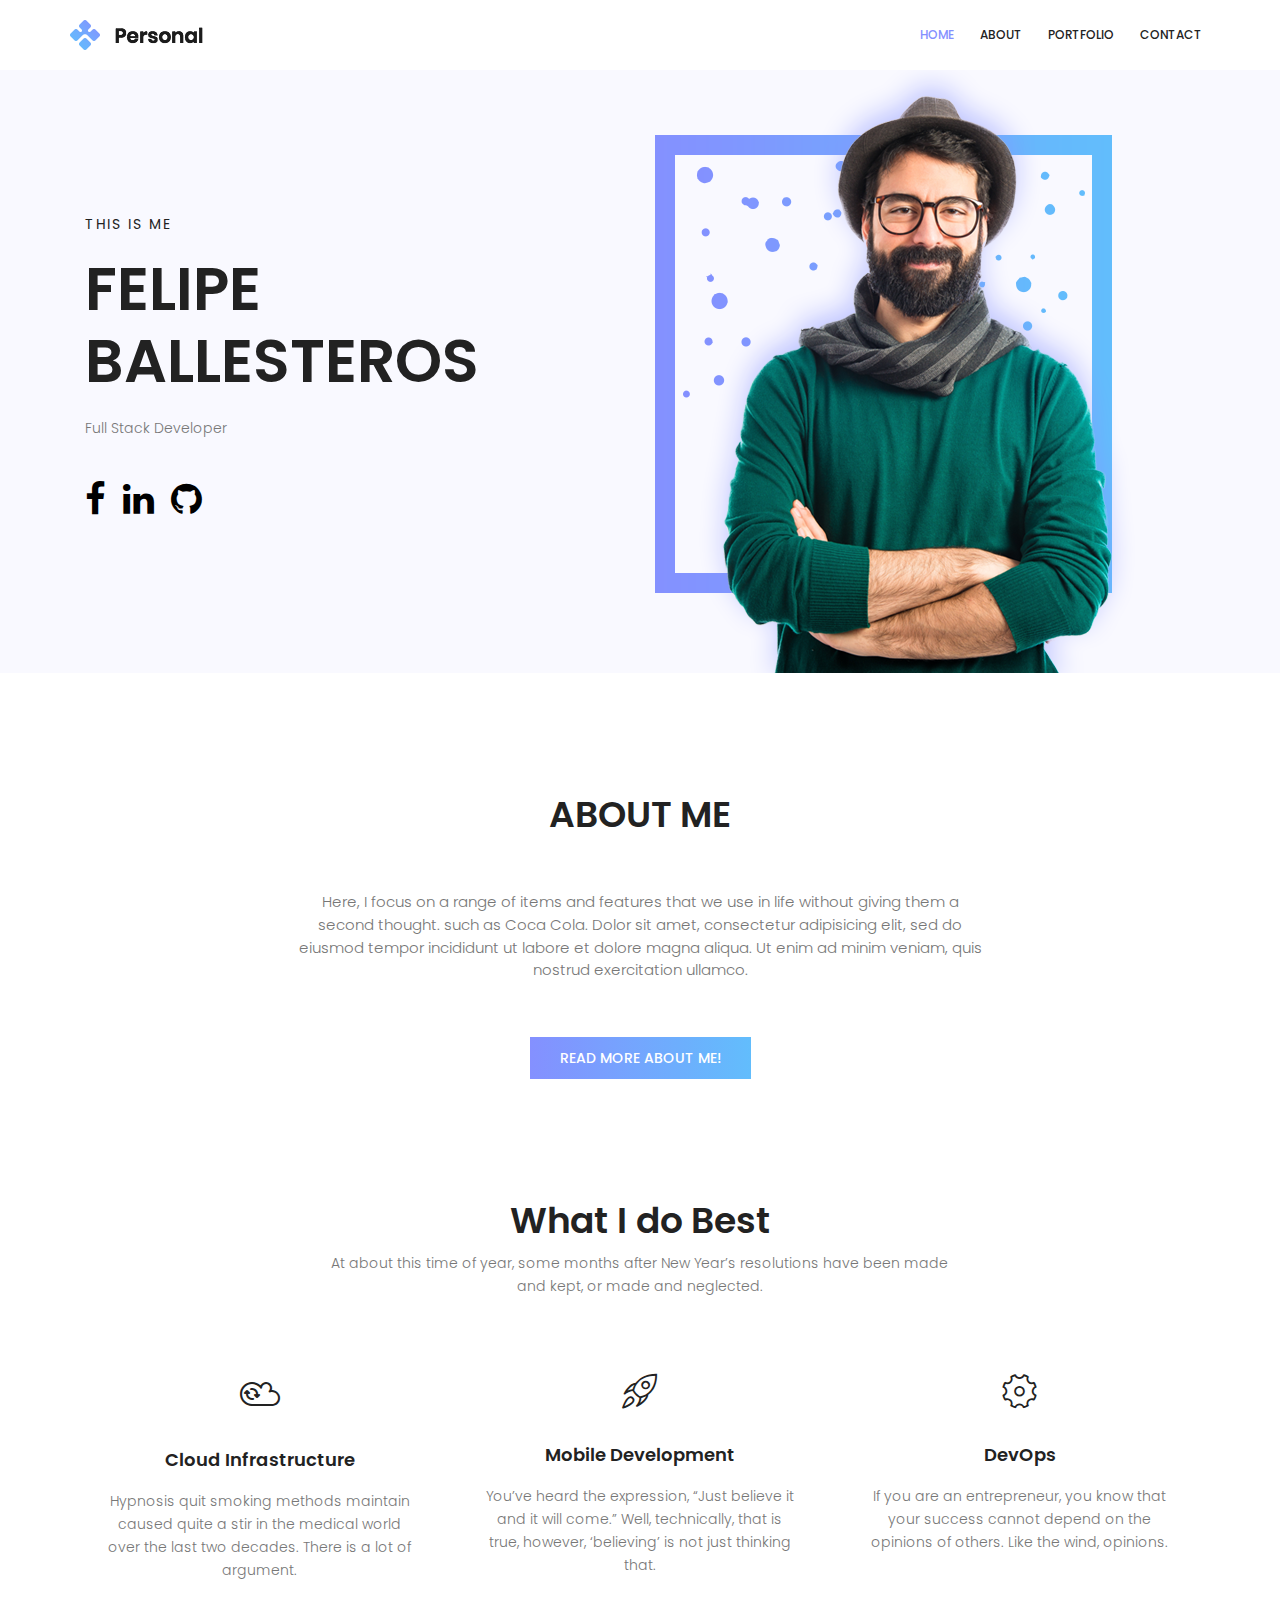
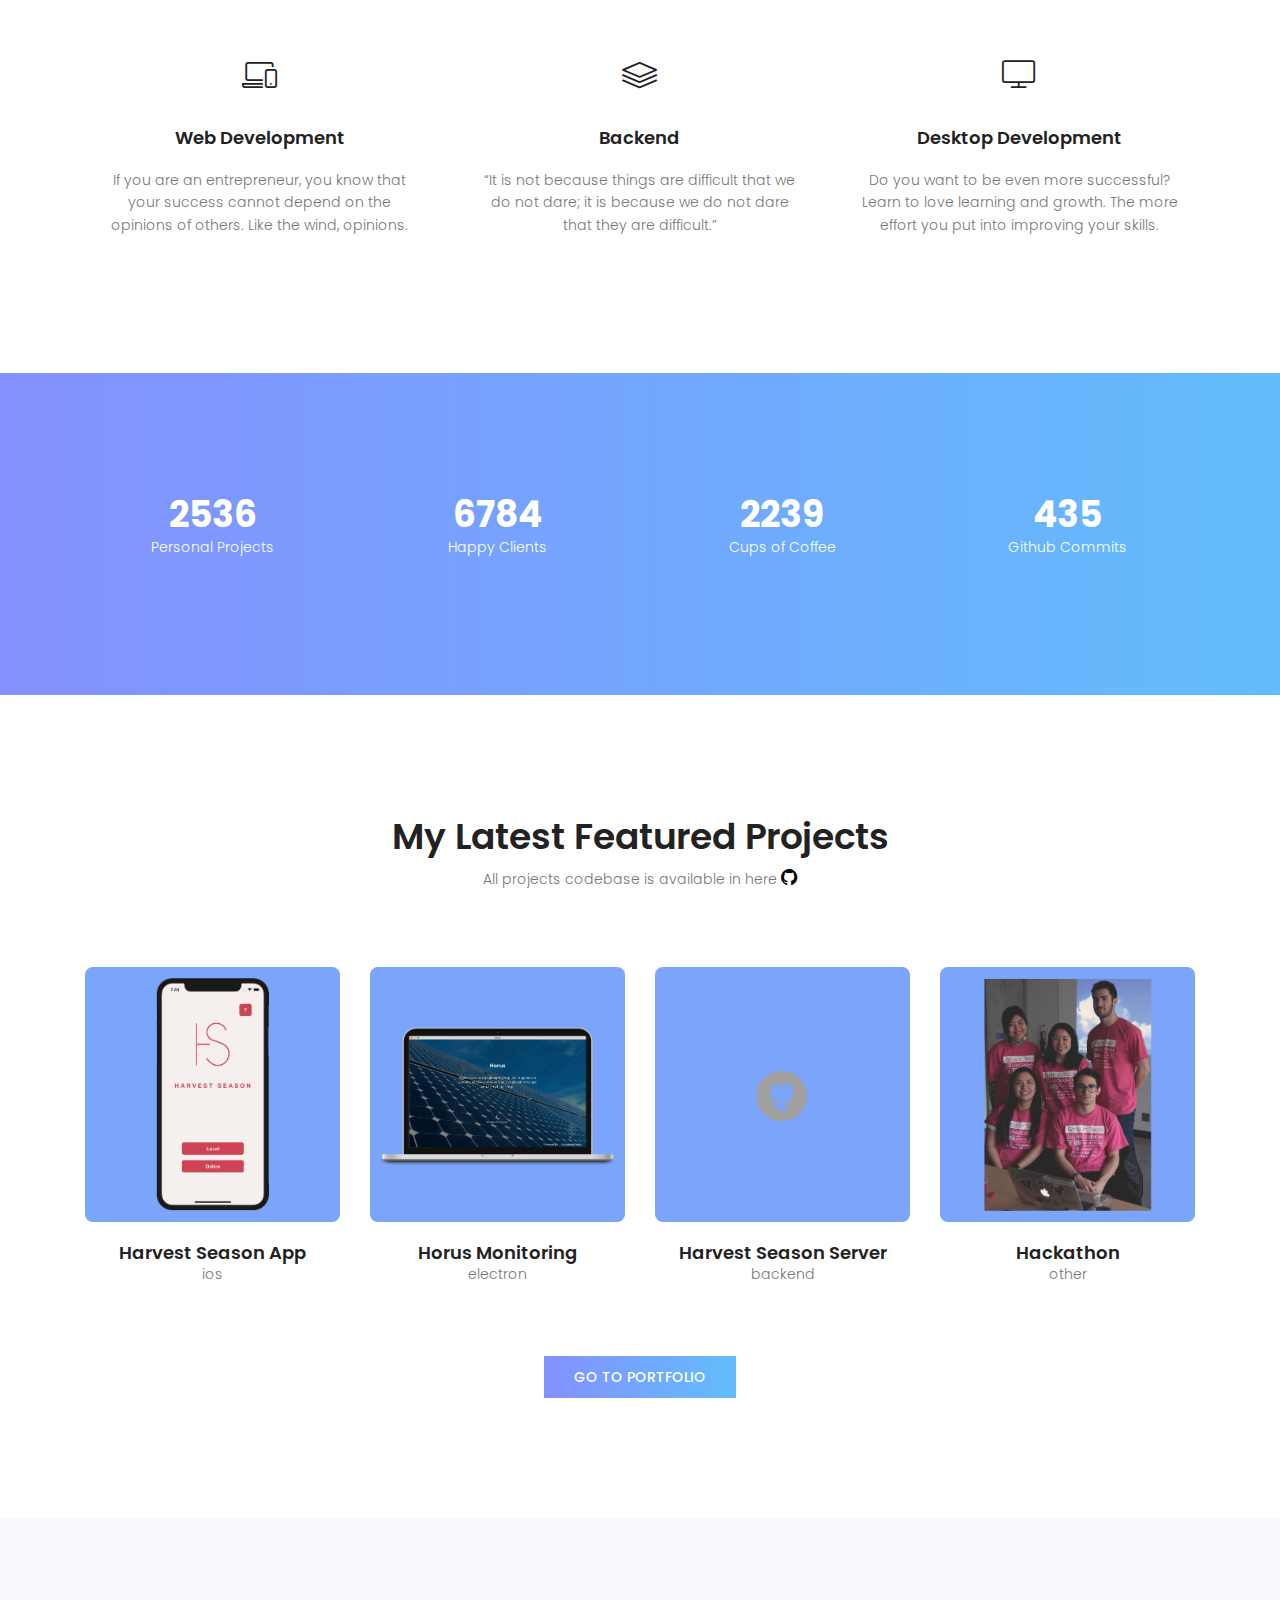
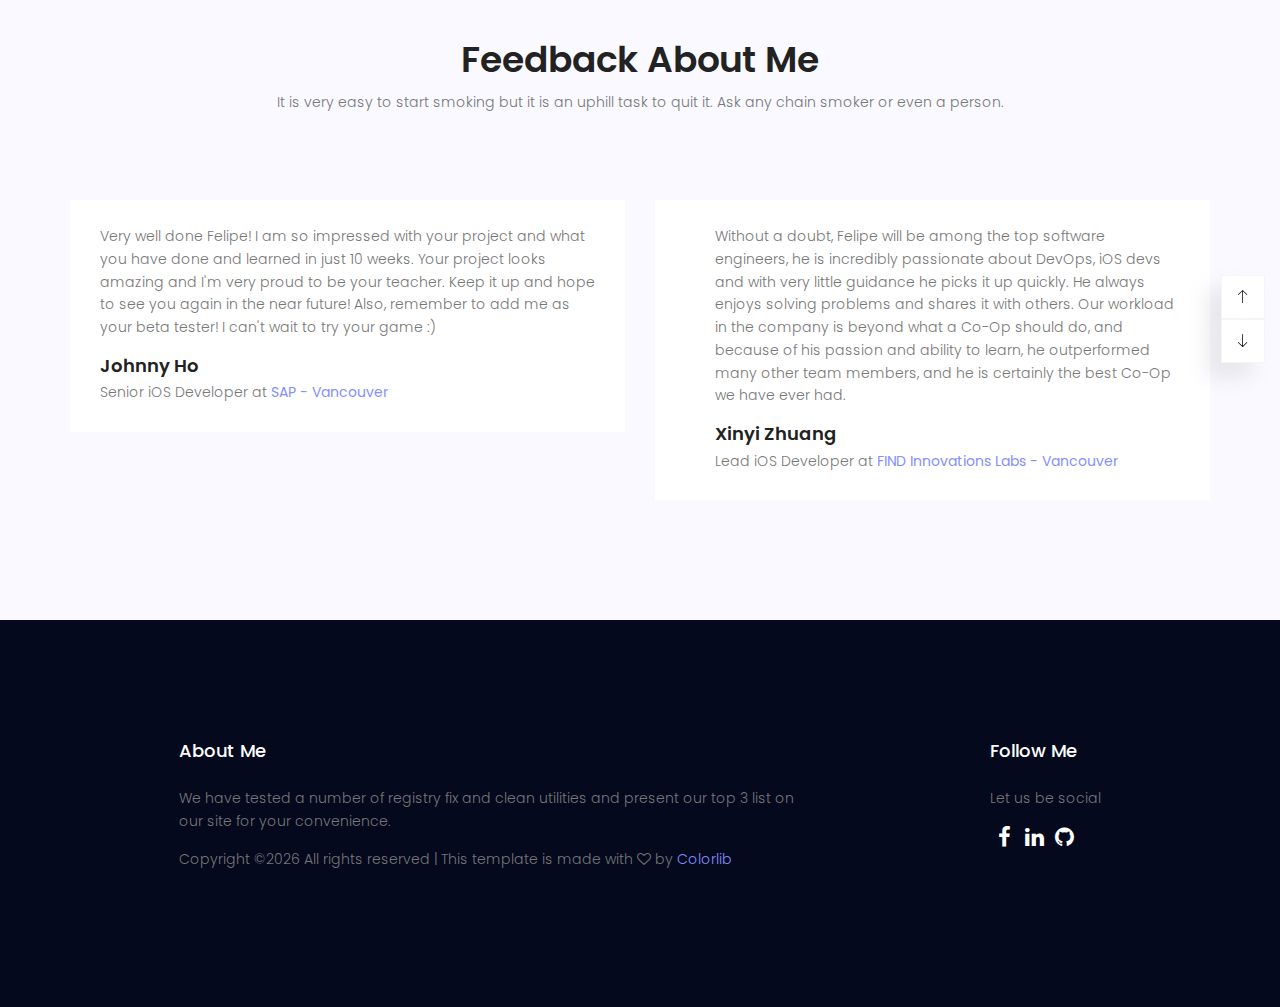
==== commit 215f36a1: "Updated protfolio" ====
--- a/index.html
+++ b/index.html
@@ -15,7 +15,7 @@
 		<meta charset="UTF-8">
 		<!-- Site Title -->
 		<title>Felipe Ballesteros</title>
-
+		<link rel="stylesheet" href="https://use.fontawesome.com/releases/v5.2.0/css/all.css" integrity="sha384-hWVjflwFxL6sNzntih27bfxkr27PmbbK/iSvJ+a4+0owXq79v+lsFkW54bOGbiDQ" crossorigin="anonymous">
 		<link href="https://fonts.googleapis.com/css?family=Poppins:100,200,400,300,500,600,700" rel="stylesheet"> 
 			<!--
 			CSS
@@ -191,7 +191,7 @@
 
 			<!-- Start portfolio-area Area -->
             <section class="portfolio-area section-gap" id="portfolio">
-                <div class="container">
+                <div class="container" style="text-align: center">
 		            <div class="row d-flex justify-content-center">
 		                <div class="menu-content pb-70 col-lg-8" style="padding-bottom: 10px">
 		                    <div class="title text-center">
@@ -204,16 +204,6 @@
 		                    </div>
 		                </div>
 		            </div>
-                    
-                    <div class="filters">
-                        <ul>
-							<li class="active" data-filter="*">All</li>
-							<li data-filter=".ios">iOS</li>
-                            <li data-filter=".back-end">Back-end</li>
-                            <li data-filter=".electron">Electron</li>
-							<li data-filter=".other">Other</li>
-                        </ul>
-                    </div>
                     
                     <div class="filters-content">
                         <div class="row grid">
@@ -225,29 +215,12 @@
 											</div>
 											<a href="img/p1.jpg" class="img-pop-up">	
 												<div class="middle">
-												<div class="text align-self-center d-flex"><img src="img/preview.png" alt=""></div>
+												<div class="text align-self-center d-flex"><i class="fas fa-expand" style="color: white; font-size: 56px"></i></div>
 												</div>
 										</a>                              		
 										</div>
 										<div class="p-inner">
 											<h4>Harvest Season App</h4>
-											<div class="cat">ios</div>
-										</div>					                               
-									</div>
-									<div class="single-portfolio col-sm-3 all ios">
-										<div class="relative">
-											<div class="thumb">
-												<div class="overlay overlay-bg"></div>
-													<img class="image img-fluid" src="img/w-thumbnail.png" alt="" style="border-radius: 8px">
-											</div>
-											<a href="img/p1.jpg" class="img-pop-up">	
-												<div class="middle">
-												<div class="text align-self-center d-flex"><img src="img/preview.png" alt=""></div>
-												</div>
-										</a>                              		
-										</div>
-										<div class="p-inner">
-											<h4>Weather App</h4>
 											<div class="cat">ios</div>
 										</div>					                               
 									</div>
@@ -259,7 +232,7 @@
 											</div>
 											<a href="img/p1.jpg" class="img-pop-up">	
 												<div class="middle">
-												<div class="text align-self-center d-flex"><img src="img/preview.png" alt=""></div>
+												<div class="text align-self-center d-flex"><i class="fas fa-expand" style="color: white; font-size: 56px"></i></div>
 												</div>
 										</a>                              		
 										</div>
@@ -285,40 +258,6 @@
 									<div class="cat">backend</div>
 								</div>					                               
 							</div>
-							<div class="single-portfolio col-sm-3 all back-end">
-								<div class="relative">
-									<div class="thumb">
-										<div class="overlay overlay-bg"></div>
-											<img class="image img-fluid" src="img/p1.jpg" alt="">
-									</div>
-									<a href="img/p1.jpg" class="img-pop-up">	
-										<div class="middle">
-										<div class="text align-self-center d-flex"><img src="img/preview.png" alt=""></div>
-										</div>
-								</a>                              		
-								</div>
-								<div class="p-inner">
-									<h4>Chat Service</h4>
-									<div class="cat">backend</div>
-								</div>					                               
-							</div>
-							<div class="single-portfolio col-sm-3 all back-end">
-								<div class="relative">
-									<div class="thumb">
-										<div class="overlay overlay-bg"></div>
-											<img class="image img-fluid" src="img/p1.jpg" alt="">
-									</div>
-									<a href="img/p1.jpg" class="img-pop-up">	
-										<div class="middle">
-										<div class="text align-self-center d-flex"><img src="img/preview.png" alt=""></div>
-										</div>
-								</a>                              		
-								</div>
-								<div class="p-inner">
-									<h4>Climb Tracker API</h4>
-									<div class="cat">backend</div>
-								</div>					                               
-							</div>
 							<div class="single-portfolio col-sm-3 all other">
 								<div class="relative">
 									<div class="thumb">
@@ -327,7 +266,7 @@
 									</div>
 									<a href="img/p1.jpg" class="img-pop-up">	
 										<div class="middle">
-										<div class="text align-self-center d-flex"><img src="img/preview.png" alt=""></div>
+										<div class="text align-self-center d-flex"><i class="fas fa-expand" style="color: white; font-size: 56px"></i></div>
 										</div>
 								</a>                              		
 								</div>
@@ -336,43 +275,9 @@
 									<div class="cat">other</div>
 								</div>					                               
 							</div>
-							<div class="single-portfolio col-sm-3 all other">
-								<div class="relative">
-									<div class="thumb">
-										<div class="overlay overlay-bg"></div>
-											<img class="image img-fluid" src="img/gp-thumbnail.png" alt="" style="border-radius: 8px">
-									</div>
-									<a href="img/p1.jpg" class="img-pop-up">	
-										<div class="middle">
-										<div class="text align-self-center d-flex"><img src="img/preview.png" alt=""></div>
-										</div>
-								</a>                              		
-								</div>
-								<div class="p-inner">
-									<h4>Real-time Plotter</h4>
-									<div class="cat">other</div>
-								</div>					                               
-							</div>
-							<div class="single-portfolio col-sm-3 all other">
-								<div class="relative">
-									<div class="thumb">
-										<div class="overlay overlay-bg"></div>
-											<img class="image img-fluid" src="img/p1.jpg" alt="">
-									</div>
-									<a href="img/p1.jpg" class="img-pop-up">	
-										<div class="middle">
-										<div class="text align-self-center d-flex"><img src="img/preview.png" alt=""></div>
-										</div>
-								</a>                              		
-								</div>
-								<div class="p-inner">
-									<h4>This Web Page</h4>
-									<div class="cat">other</div>
-								</div>					                               
-							</div>
                         </div>
                     </div>
-                    
+					<a href="portfolio.html" class="primary-btn text-uppercase" style="margin-top: 50px">Go to Portfolio</a>
                 </div>
             </section>
             <!-- End portfolio-area Area -->	
--- a/css/main.css
+++ b/css/main.css
@@ -2320,7 +2320,7 @@
   color: #008000;
 }
 
-.home-about-me-desc .primary-btn, .p1-gradient-bg, .banner-left .primary-btn, .home-about-right .primary-btn, .facts-area, .thumb .overlay-bg, .price-area .single-price:hover, .brands-area, .about-banner, .sb_bar {
+.portfolio-area .primary-btn, .home-about-me-desc .primary-btn, .p1-gradient-bg, .banner-left .primary-btn, .home-about-right .primary-btn, .facts-area, .thumb .overlay-bg, .price-area .single-price:hover, .brands-area, .about-banner, .sb_bar {
   background: -moz-linear-gradient(0deg, #8490ff 0%, #62bdfc 100%);
   background: -webkit-linear-gradient(0deg, #8490ff 0%, #62bdfc 100%);
   background: -ms-linear-gradient(0deg, #8490ff 0%, #62bdfc 100%);
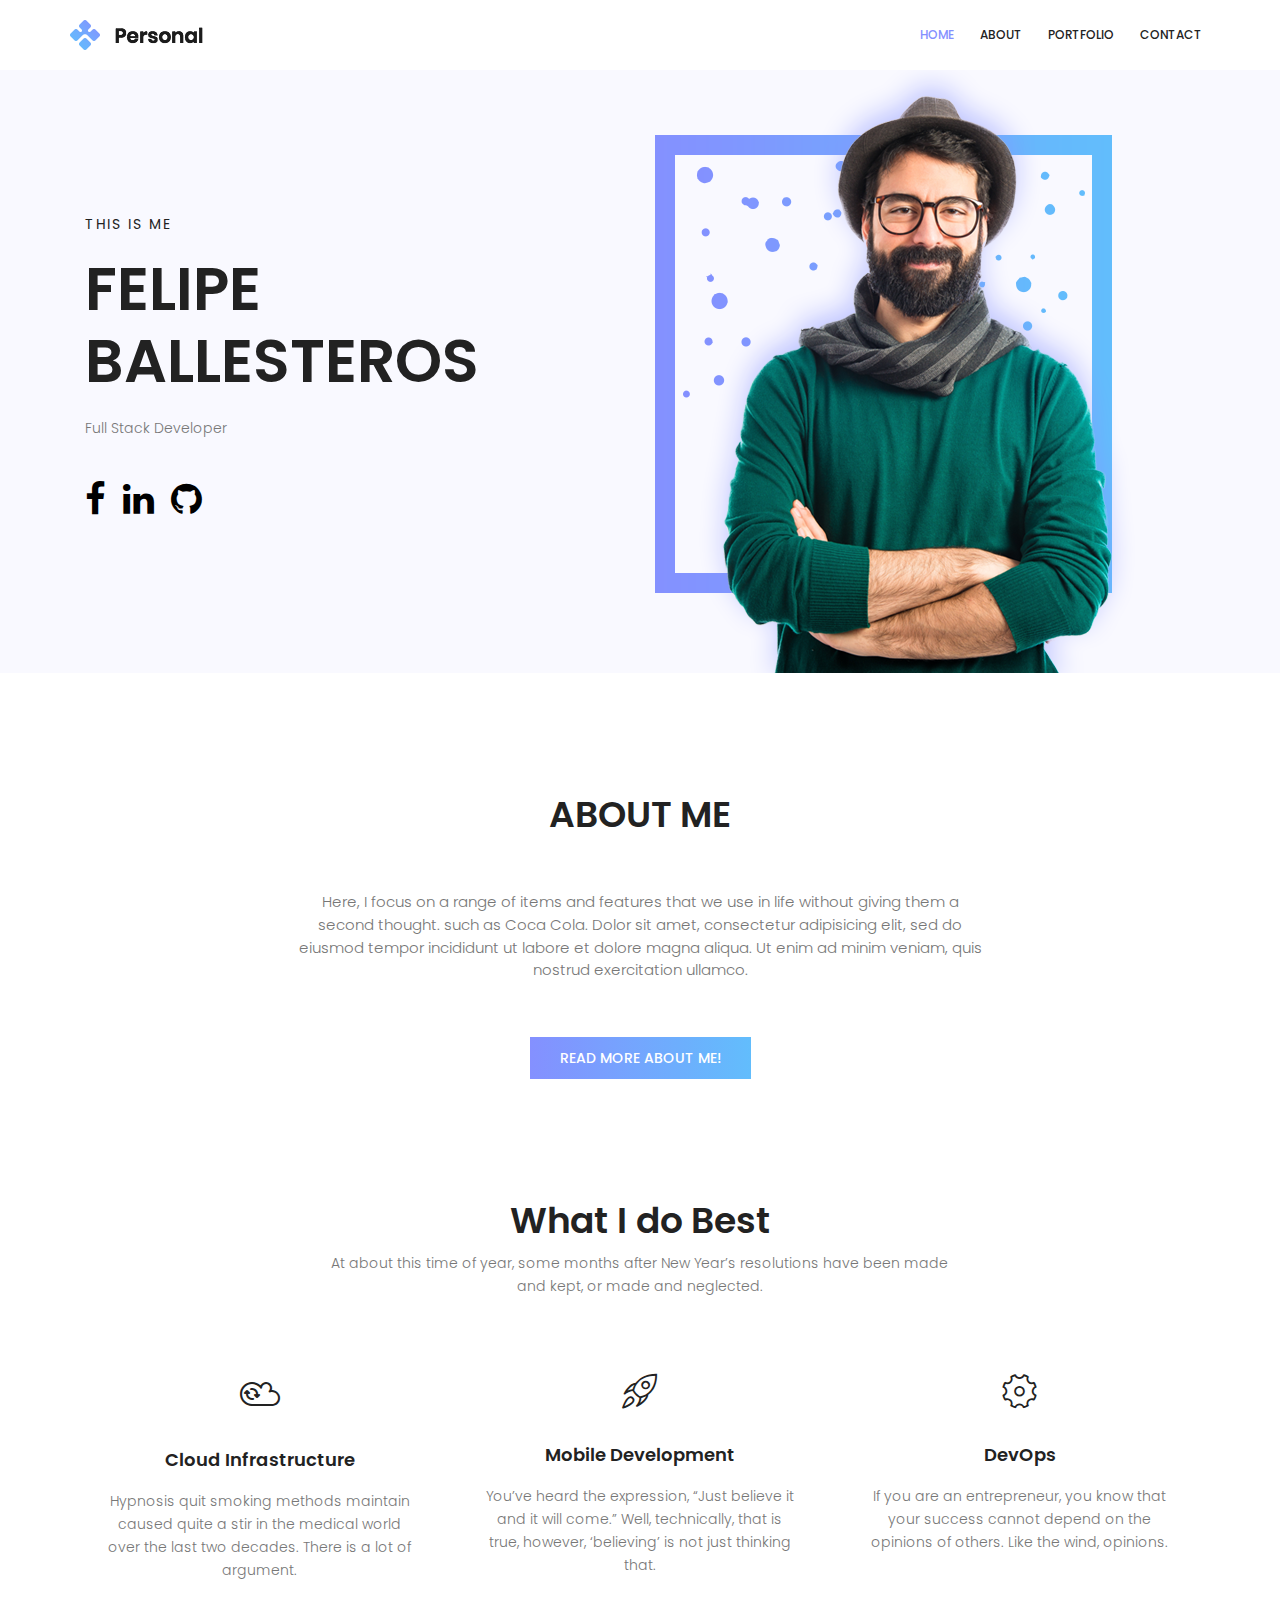
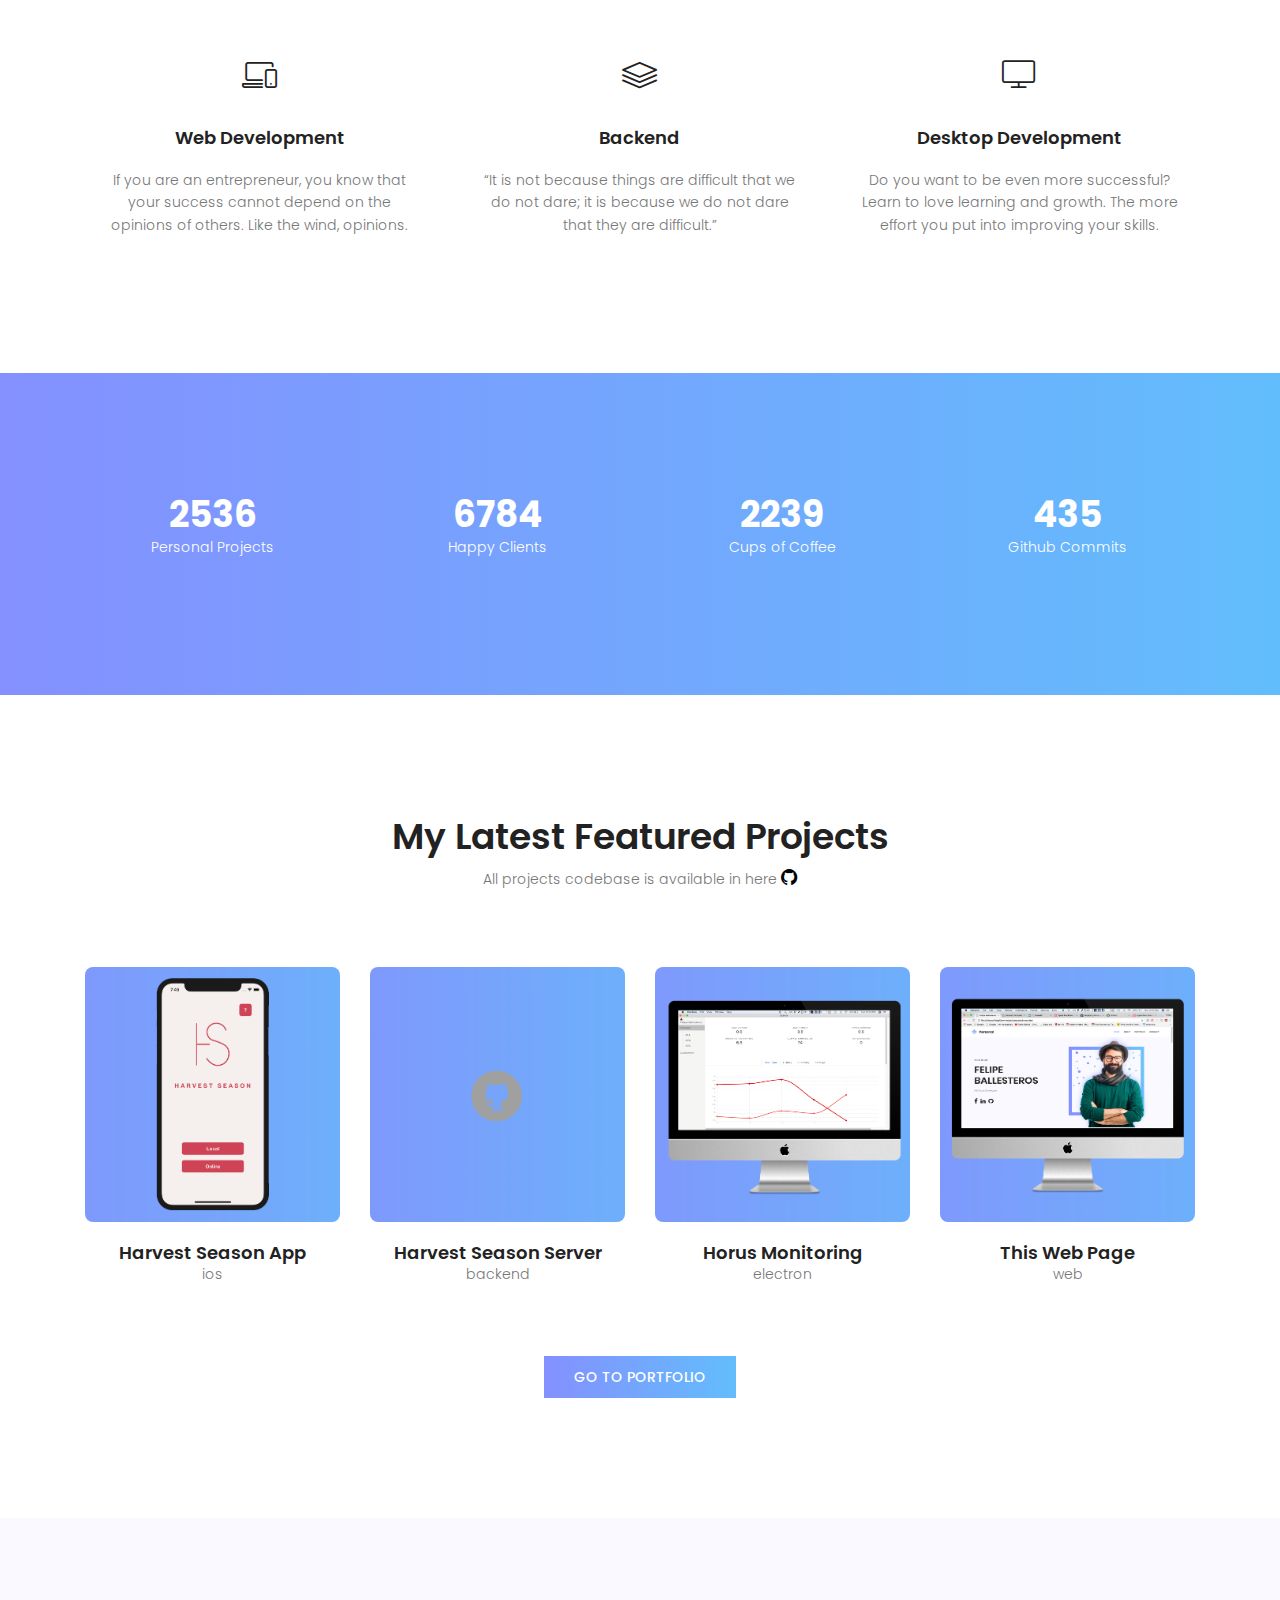
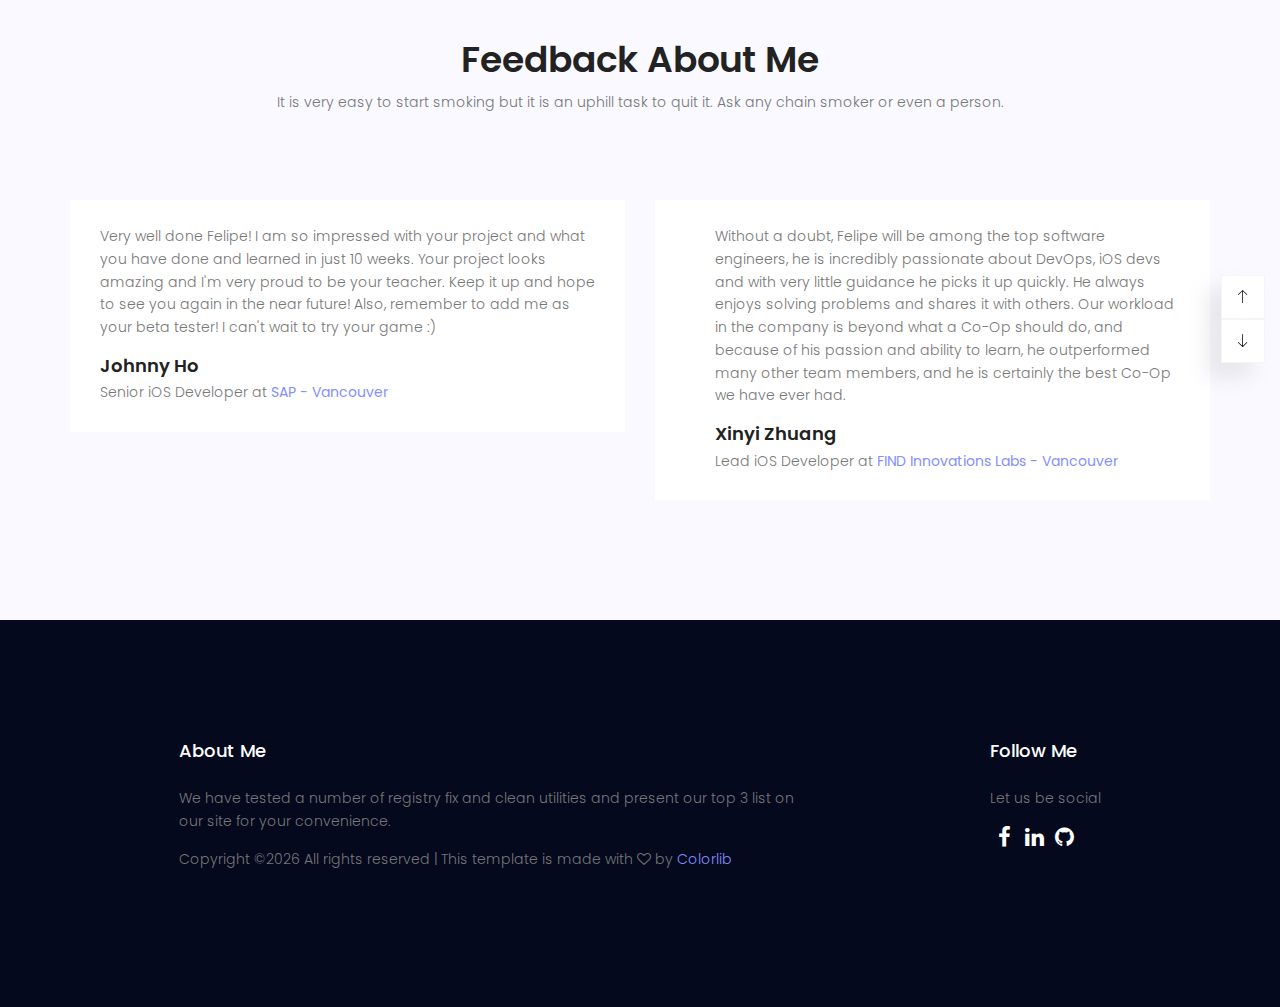
==== commit 5a14cdbe: "remoUpdated projects background color" ====
--- a/index.html
+++ b/index.html
@@ -207,41 +207,24 @@
                     
                     <div class="filters-content">
                         <div class="row grid">
-								<div class="single-portfolio col-sm-3 all ios">
-										<div class="relative">
-											<div class="thumb">
-												<div class="overlay overlay-bg"></div>
-													<img class="image img-fluid" src="img/hs-thumbnail.png" alt="" style="border-radius: 8px">
-											</div>
-											<a href="img/p1.jpg" class="img-pop-up">	
-												<div class="middle">
-												<div class="text align-self-center d-flex"><i class="fas fa-expand" style="color: white; font-size: 56px"></i></div>
-												</div>
-										</a>                              		
+							<div class="single-portfolio col-sm-3 all ios">
+								<div class="relative">
+									<div class="thumb">
+										<div class="overlay overlay-bg"></div>
+											<img class="image img-fluid" src="img/hs-thumbnail.png" alt="" style="border-radius: 8px">
+									</div>
+									<a href="img/p1.jpg" class="img-pop-up">	
+										<div class="middle">
+										<div class="text align-self-center d-flex"><i class="fas fa-expand" style="color: white; font-size: 56px"></i></div>
 										</div>
-										<div class="p-inner">
-											<h4>Harvest Season App</h4>
-											<div class="cat">ios</div>
-										</div>					                               
-									</div>
-									<div class="single-portfolio col-sm-3 all electron">
-										<div class="relative">
-											<div class="thumb">
-												<div class="overlay overlay-bg"></div>
-													<img class="image img-fluid" src="img/ho-thumbnail.png" alt="" style="border-radius: 8px">
-											</div>
-											<a href="img/p1.jpg" class="img-pop-up">	
-												<div class="middle">
-												<div class="text align-self-center d-flex"><i class="fas fa-expand" style="color: white; font-size: 56px"></i></div>
-												</div>
-										</a>                              		
-										</div>
-										<div class="p-inner">
-											<h4>Horus Monitoring</h4>
-											<div class="cat">electron</div>
-										</div>					                               
-									</div>
-                            <div class="single-portfolio col-sm-3 all back-end">
+								</a>                              		
+								</div>
+								<div class="p-inner">
+									<h4>Harvest Season App</h4>
+									<div class="cat">ios</div>
+								</div>					                               
+							</div>
+							<div class="single-portfolio col-sm-3 all back-end">
                             	<div class="relative">
 	                            	<div class="thumb">
 	                            		<div class="overlay overlay-bg"></div>
@@ -258,11 +241,11 @@
 									<div class="cat">backend</div>
 								</div>					                               
 							</div>
-							<div class="single-portfolio col-sm-3 all other">
+							<div class="single-portfolio col-sm-3 all electron">
 								<div class="relative">
 									<div class="thumb">
 										<div class="overlay overlay-bg"></div>
-											<img class="image img-fluid" src="img/hk-thumbnail.png" alt="" style="border-radius: 8px">
+											<img class="image img-fluid" src="img/ho-thumbnail.png" alt="" style="border-radius: 8px">
 									</div>
 									<a href="img/p1.jpg" class="img-pop-up">	
 										<div class="middle">
@@ -271,8 +254,25 @@
 								</a>                              		
 								</div>
 								<div class="p-inner">
-									<h4>Hackathon</h4>
-									<div class="cat">other</div>
+									<h4>Horus Monitoring</h4>
+									<div class="cat">electron</div>
+								</div>					                               
+							</div>
+							<div class="single-portfolio col-sm-3 all other">
+								<div class="relative">
+									<div class="thumb">
+										<div class="overlay overlay-bg"></div>
+											<img class="image img-fluid" src="img/web-thumbnail.png" alt="" style="border-radius: 8px">
+									</div>
+									<a href="img/p1.jpg" class="img-pop-up">	
+										<div class="middle">
+										<div class="text align-self-center d-flex"><i class="fas fa-expand" style="color: white; font-size: 56px"></i></div>
+										</div>
+								</a>                              		
+								</div>
+								<div class="p-inner">
+									<h4>This Web Page</h4>
+									<div class="cat">web</div>
 								</div>					                               
 							</div>
                         </div>
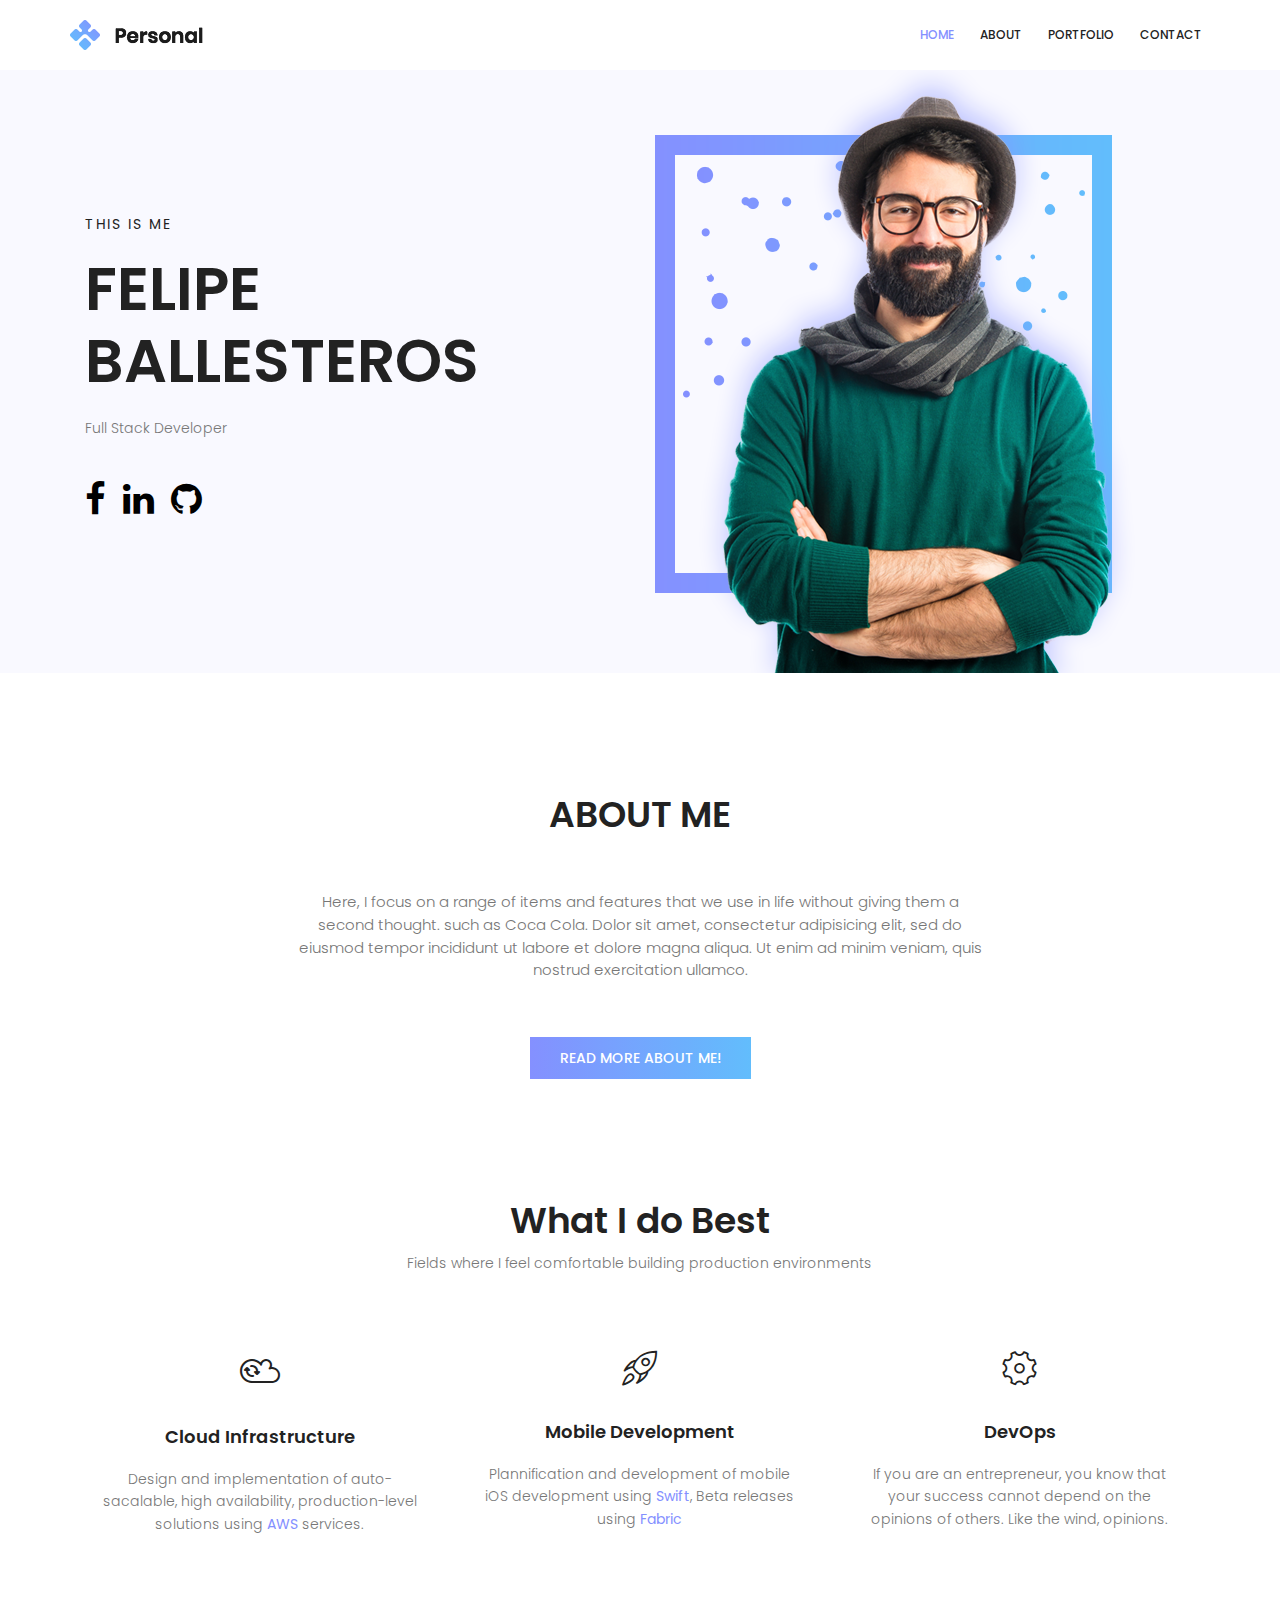
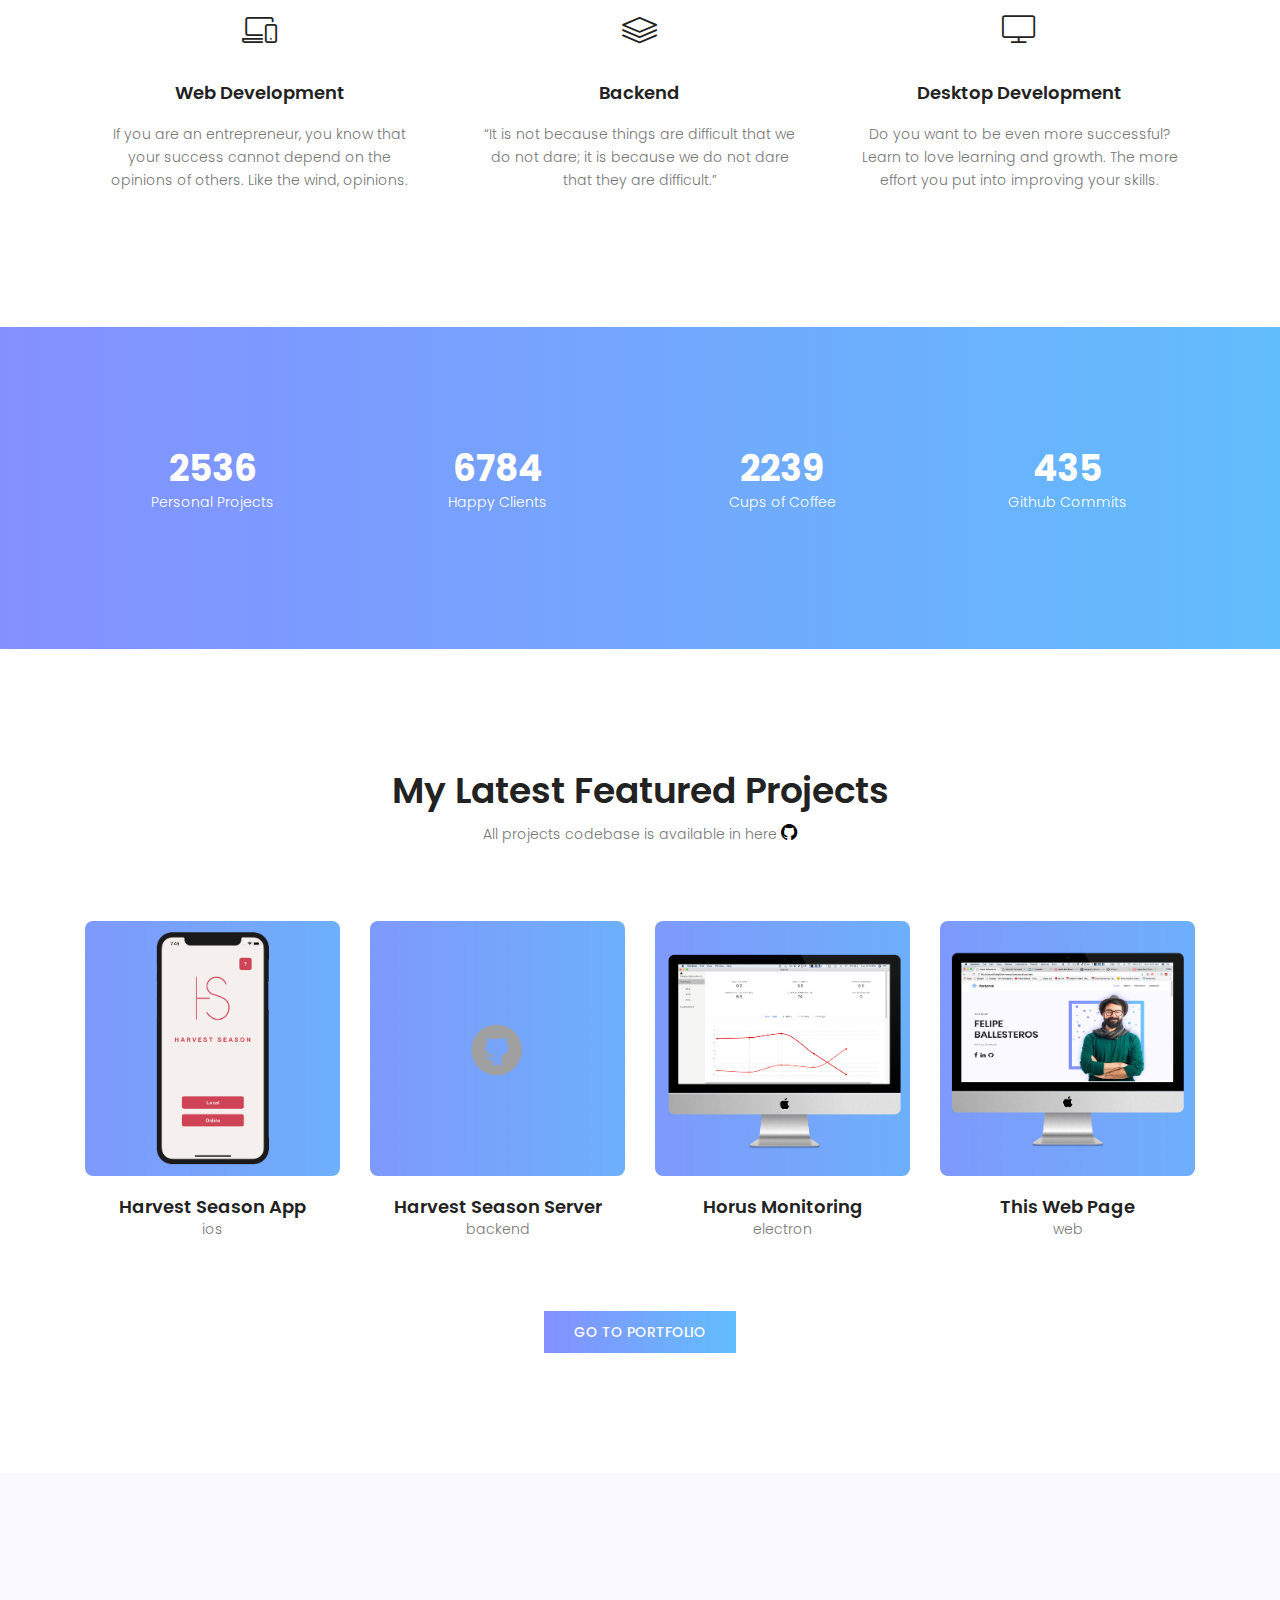
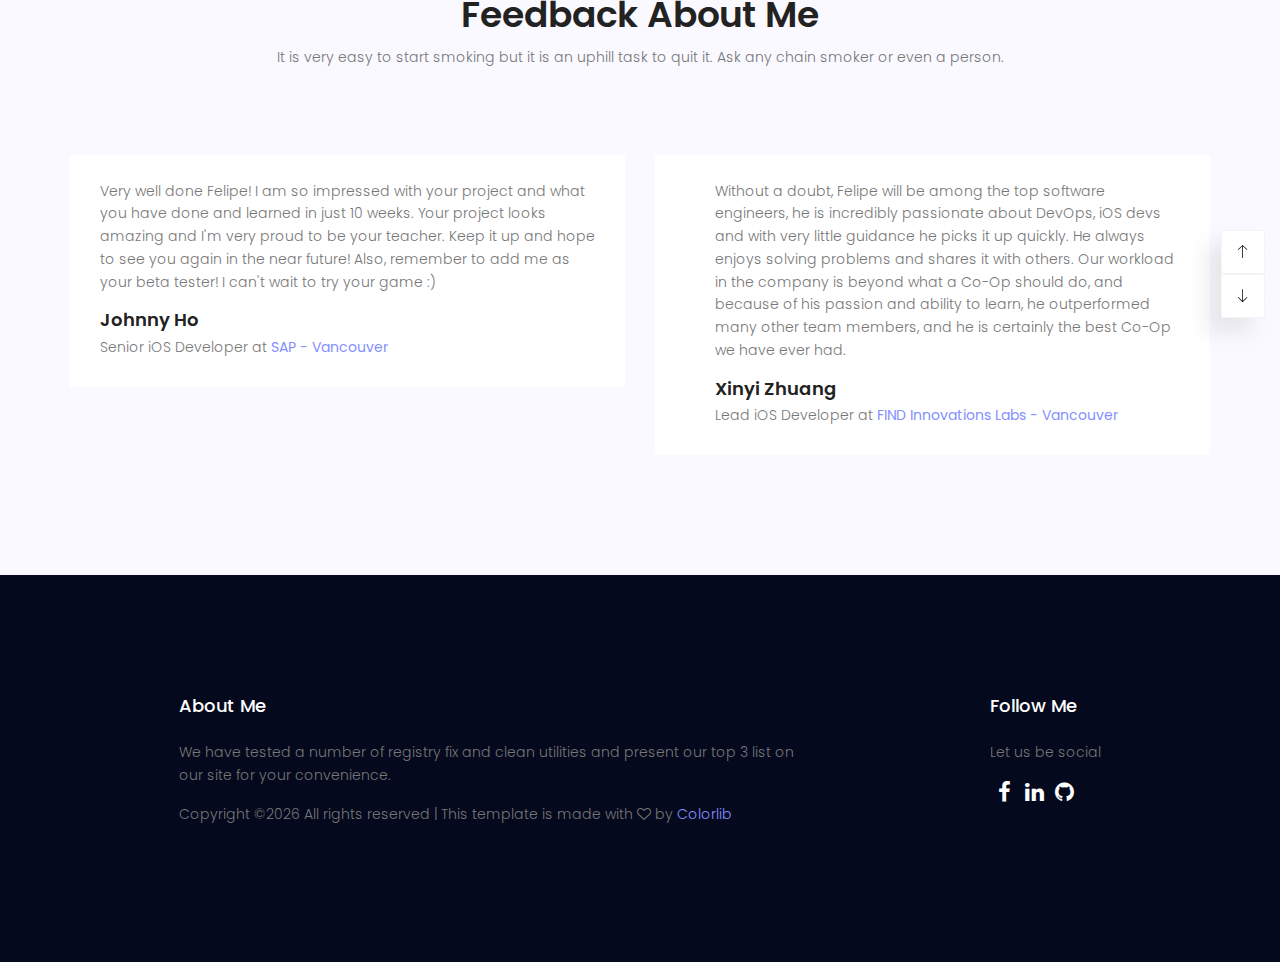
==== commit 17d1d80e: "Modified Services descriptions" ====
--- a/index.html
+++ b/index.html
@@ -100,7 +100,7 @@
 		                <div class="menu-content  col-lg-7">
 		                    <div class="title text-center">
 		                        <h1 class="mb-10">What I do Best</h1>
-		                        <p>At about this time of year, some months after New Year’s resolutions have been made and kept, or made and neglected.</p>
+		                        <p>Fields where I feel comfortable building production environments</p>
 		                    </div>
 		                </div>
 		            </div>						
@@ -110,7 +110,7 @@
 								<span class="lnr lnr-cloud-sync" style="font-size: 40px"></span>
 								<h4>Cloud Infrastructure</h4>
 								<p>
-									Hypnosis quit smoking methods maintain caused quite a stir in the medical world over the last two decades. There is a lot of argument.
+									Design and implementation of auto-sacalable, high availability, production-level solutions using <b>AWS</b> services.
 								</p>
 							</div>
 						</div>
@@ -119,7 +119,7 @@
 								<span class="lnr lnr-rocket"></span>
 								<h4>Mobile Development</h4>
 								<p>
-									You’ve heard the expression, “Just believe it and it will come.” Well, technically, that is true, however, ‘believing’ is not just thinking that.
+									Plannification and development of mobile iOS development using <b>Swift</b>, Beta releases using <b>Fabric</b>
 								</p>
 							</div>				
 						</div>
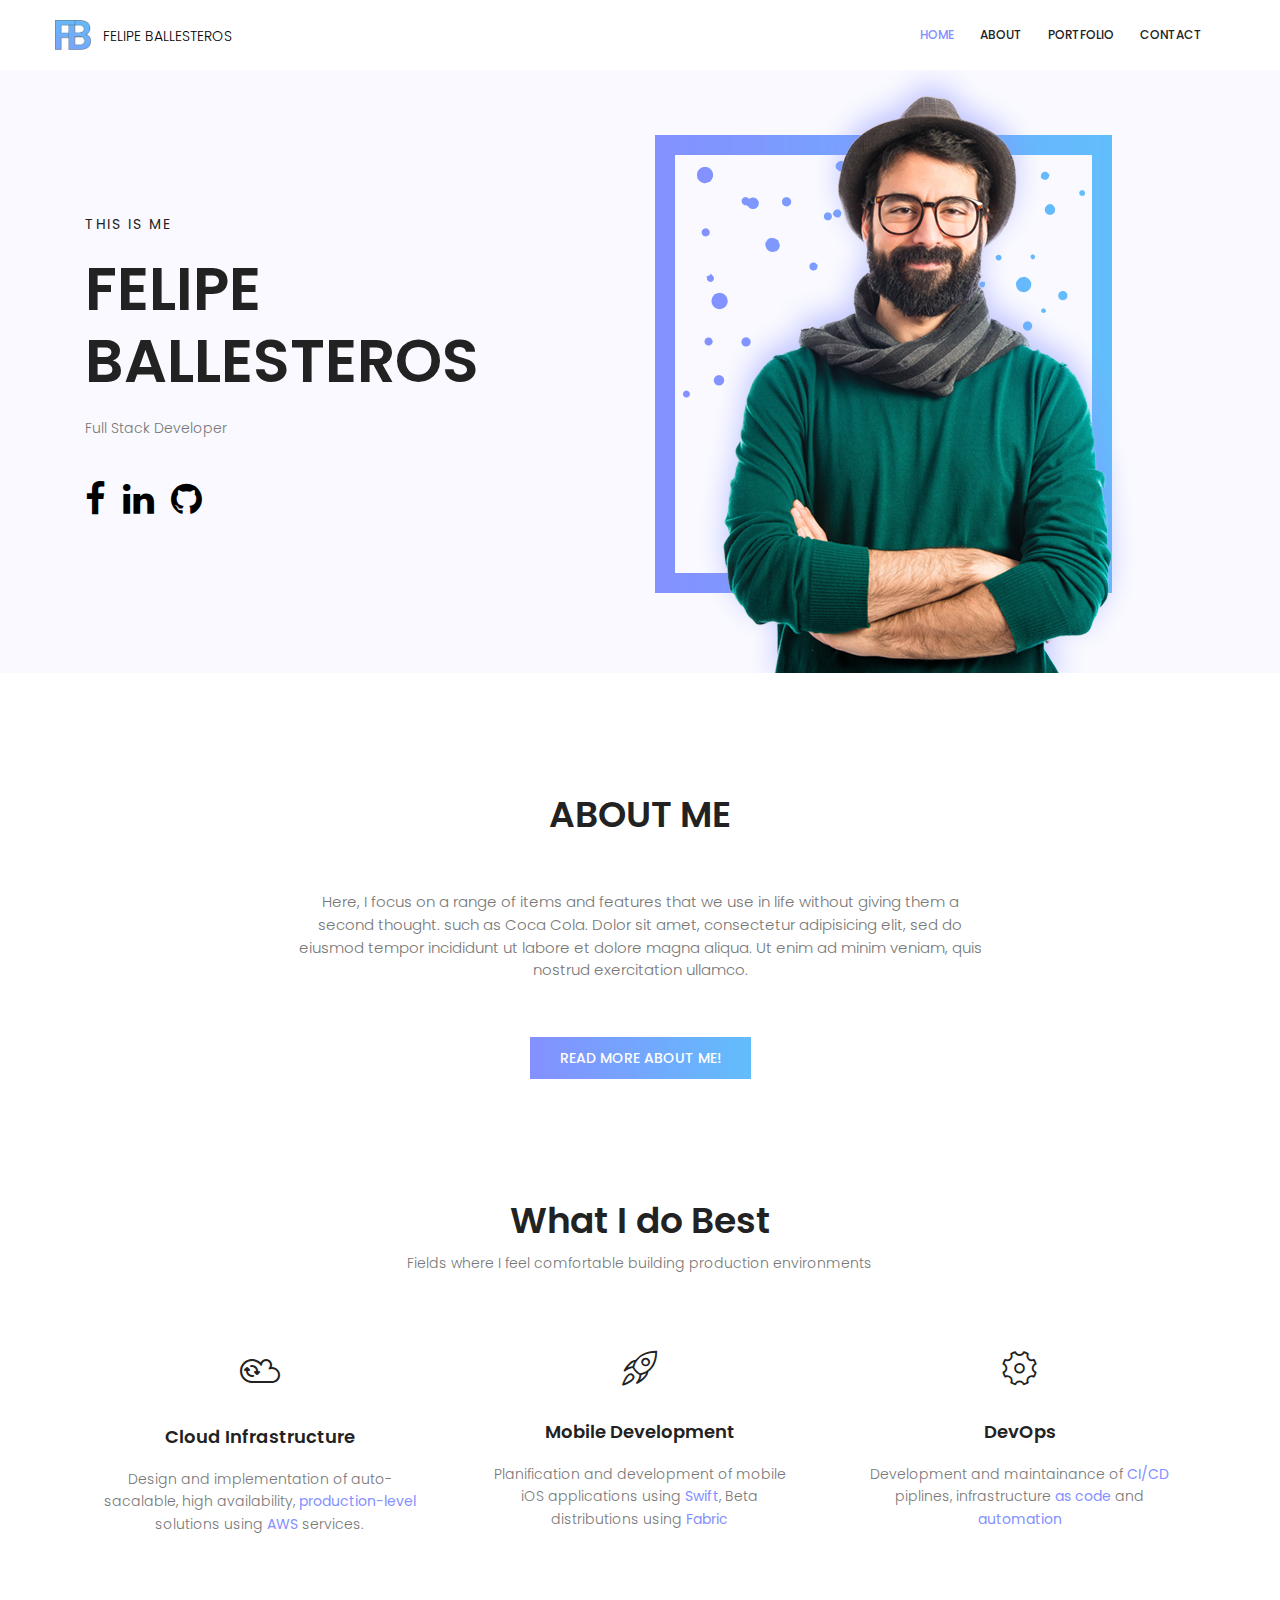
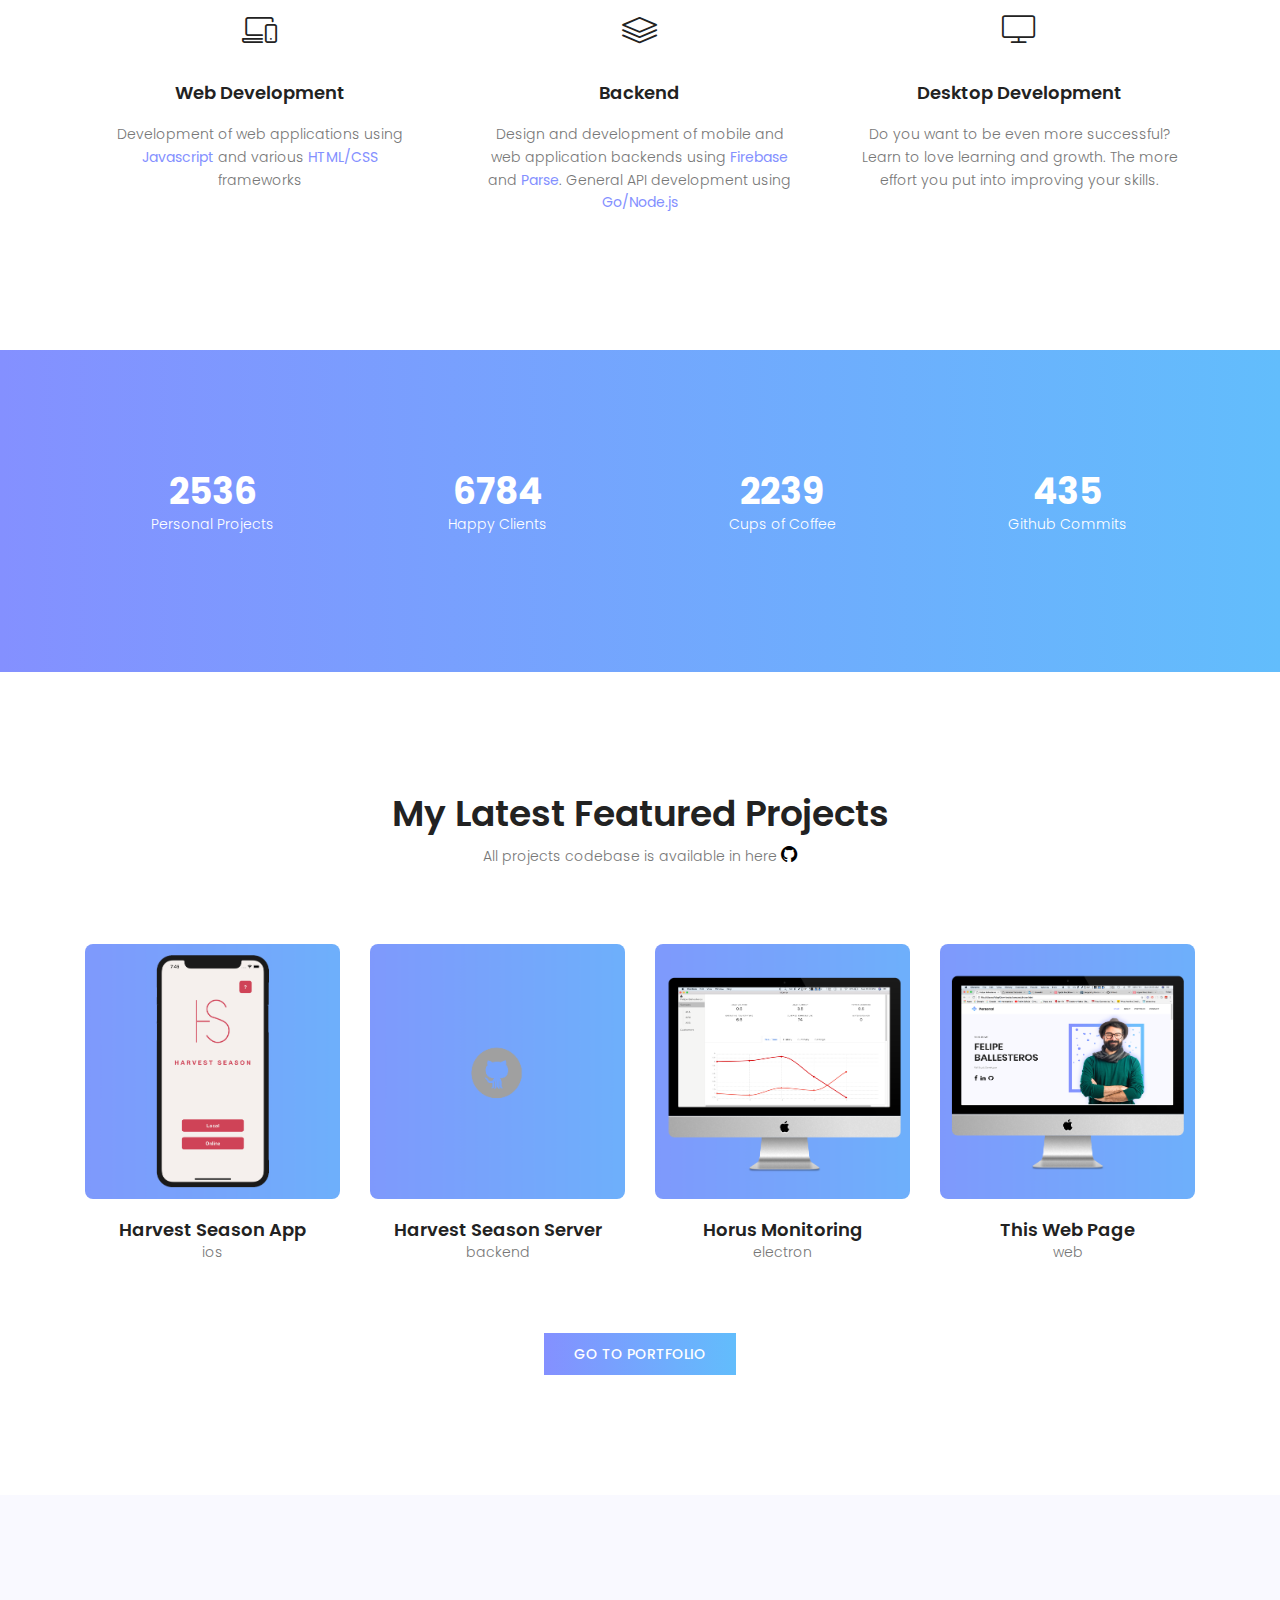
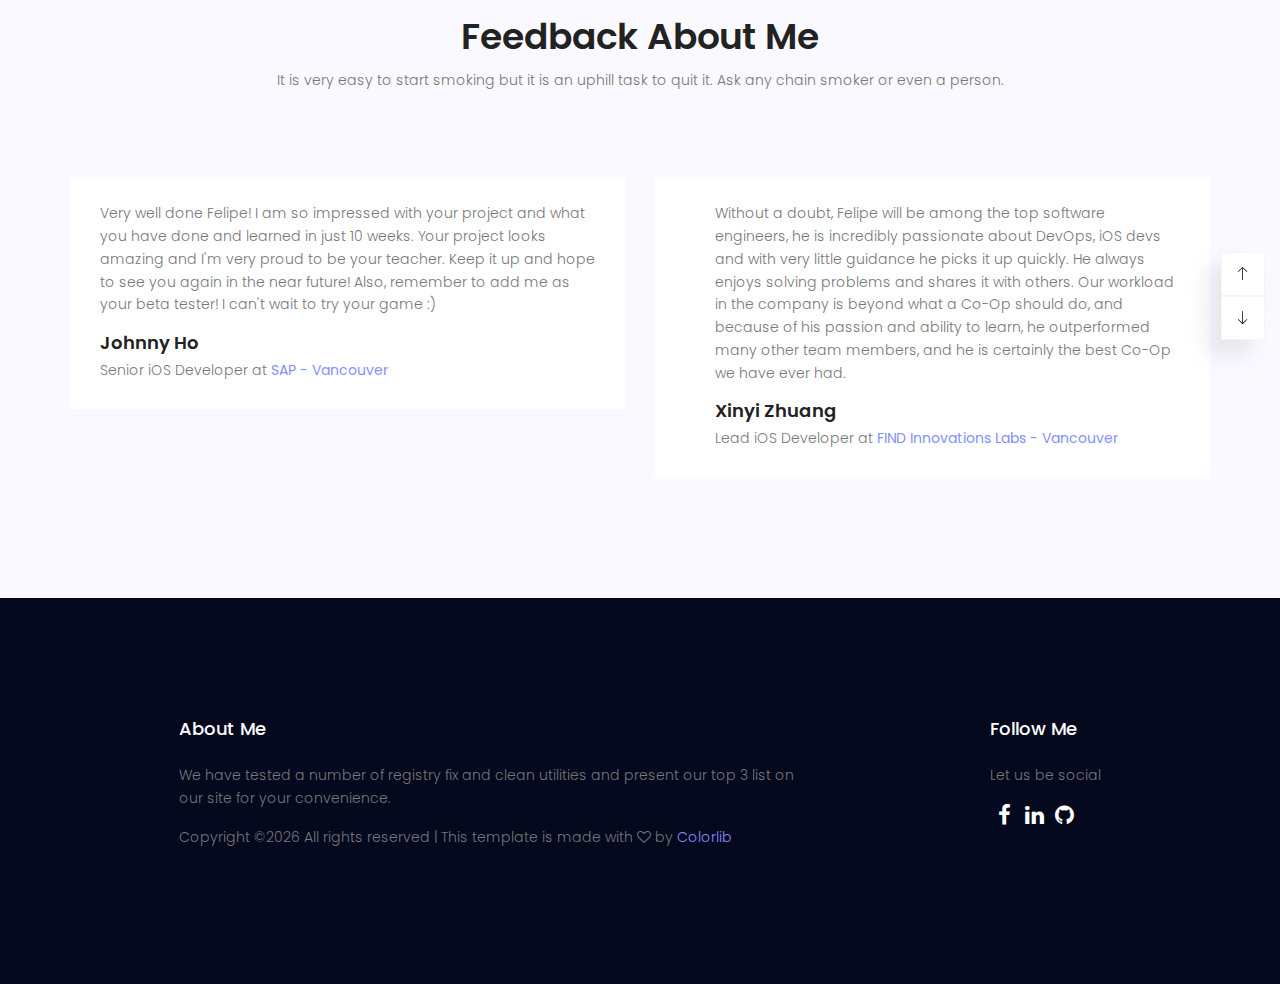
==== commit d5e60911: "Updated header" ====
--- a/index.html
+++ b/index.html
@@ -36,9 +36,10 @@
 		  <header id="header">
 		    <div class="container main-menu">
 		    	<div class="row align-items-center justify-content-between d-flex">
-			      <div id="logo">
-			        <a href="index.html"><img src="img/logo.png" alt="" title="" /></a>
-			      </div>
+			      <div class="row"id="logo">
+			        <a href="index.html"><img src="img/Fb_Logo.png" alt="" title="" style="width: 36px"></a>
+					<p style="margin-top: 5px; margin-left: 12px; margin-bottom: 0px; color: black;">FELIPE BALLESTEROS</p>
+				</div>
 			      <nav id="nav-menu-container">
 			        <ul class="nav-menu">
 			          <li><a href="index.html">Home</a></li>
@@ -110,7 +111,7 @@
 								<span class="lnr lnr-cloud-sync" style="font-size: 40px"></span>
 								<h4>Cloud Infrastructure</h4>
 								<p>
-									Design and implementation of auto-sacalable, high availability, production-level solutions using <b>AWS</b> services.
+									Design and implementation of auto-sacalable, high availability, <b>production-level</b> solutions using <b>AWS</b> services.
 								</p>
 							</div>
 						</div>
@@ -119,7 +120,7 @@
 								<span class="lnr lnr-rocket"></span>
 								<h4>Mobile Development</h4>
 								<p>
-									Plannification and development of mobile iOS development using <b>Swift</b>, Beta releases using <b>Fabric</b>
+									Planification and development of mobile iOS applications using <b>Swift</b>, Beta distributions using <b>Fabric</b>
 								</p>
 							</div>				
 						</div>
@@ -128,7 +129,7 @@
 								<span class="lnr lnr-cog"></span>
 								<h4>DevOps</h4>
 								<p>
-									If you are an entrepreneur, you know that your success cannot depend on the opinions of others. Like the wind, opinions.
+									Development and maintainance of <b>CI/CD</b> piplines, infrastructure<b> as code</b> and <b>automation</b>
 								</p>
 							</div>
 						</div>
@@ -137,7 +138,7 @@
 								<span class="lnr lnr-laptop-phone"></span>
 								<h4>Web Development</h4>
 								<p>
-									If you are an entrepreneur, you know that your success cannot depend on the opinions of others. Like the wind, opinions.
+									Development of web applications using <b>Javascript</b> and various <b>HTML/CSS</b> frameworks
 								</p>
 							</div>
 						</div>
@@ -146,7 +147,7 @@
 								<span class="lnr lnr-layers"></span>
 								<h4>Backend</h4>
 								<p>
-									“It is not because things are difficult that we do not dare; it is because we do not dare that they are difficult.”
+									Design and development of mobile and web application backends using <b>Firebase</b> and <b>Parse</b>. General API development using <b>Go/Node.js</b>
 								</p>
 							</div>
 						</div>	
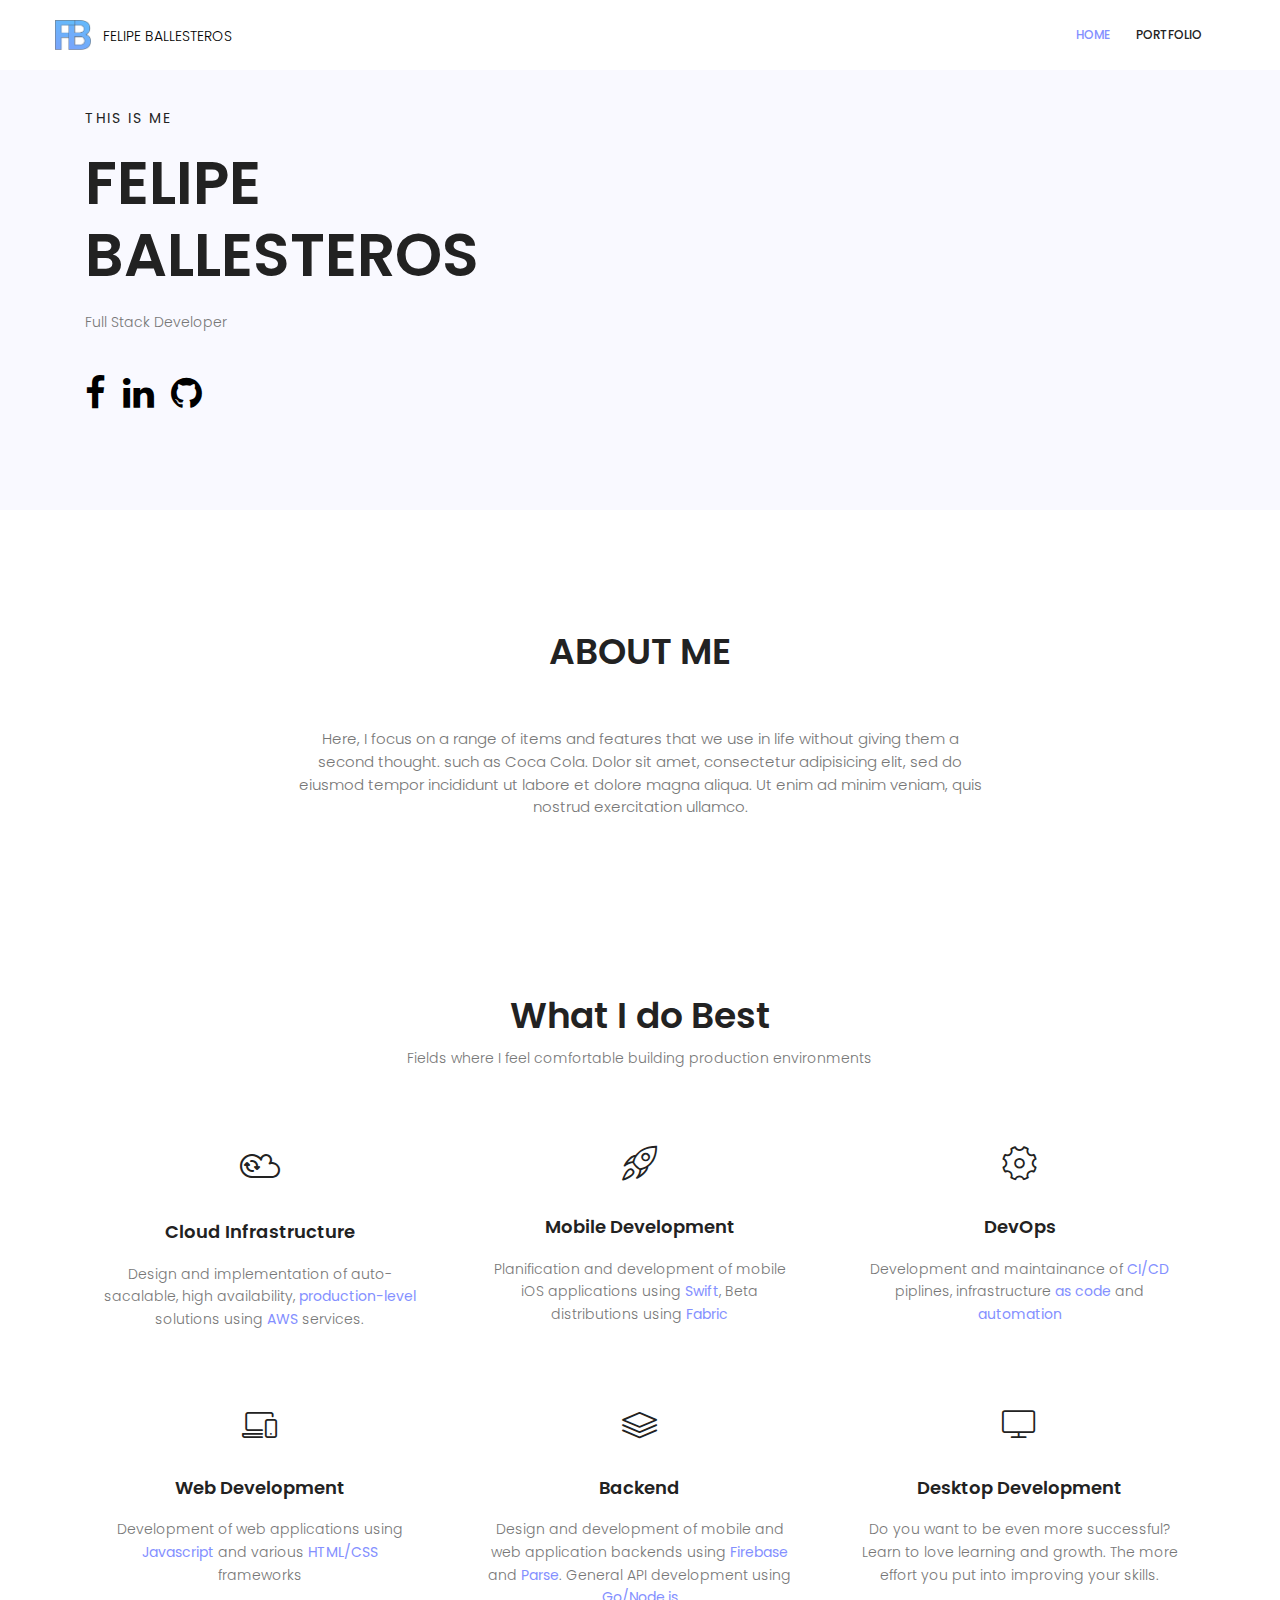
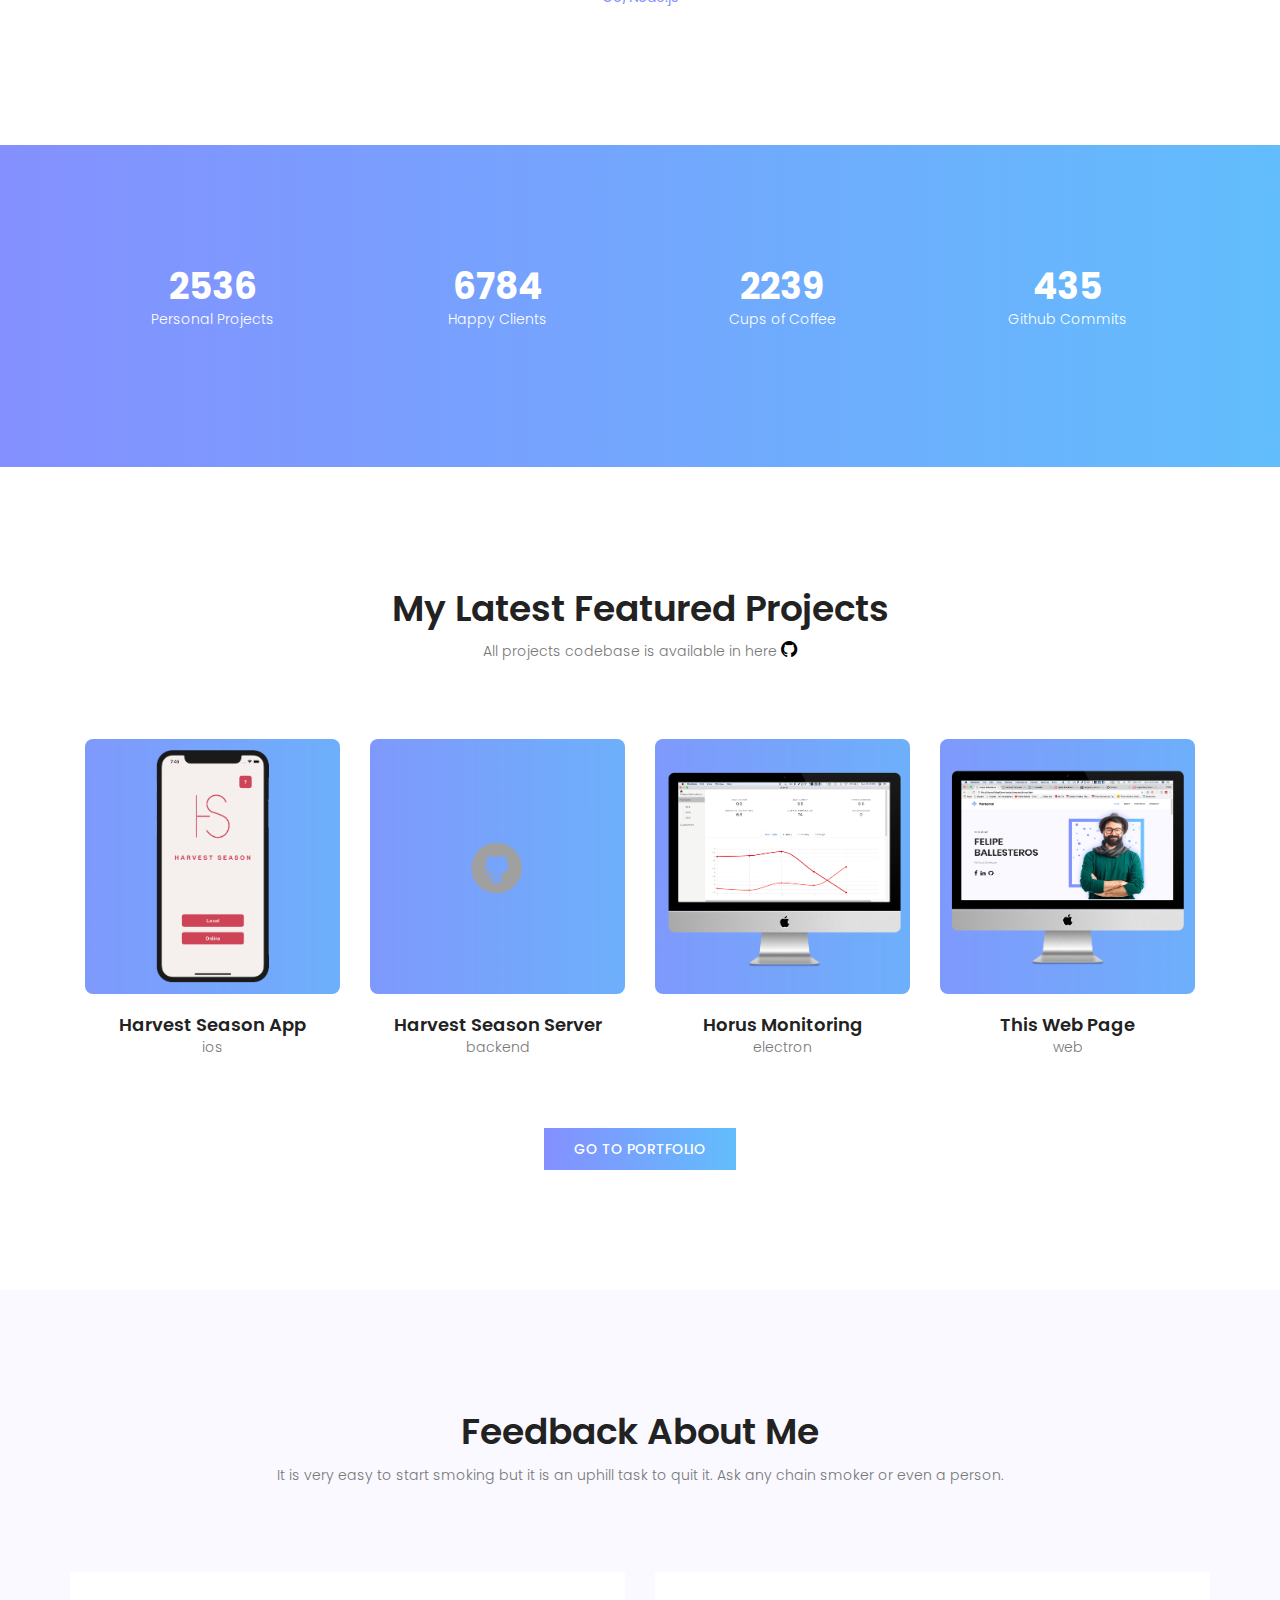
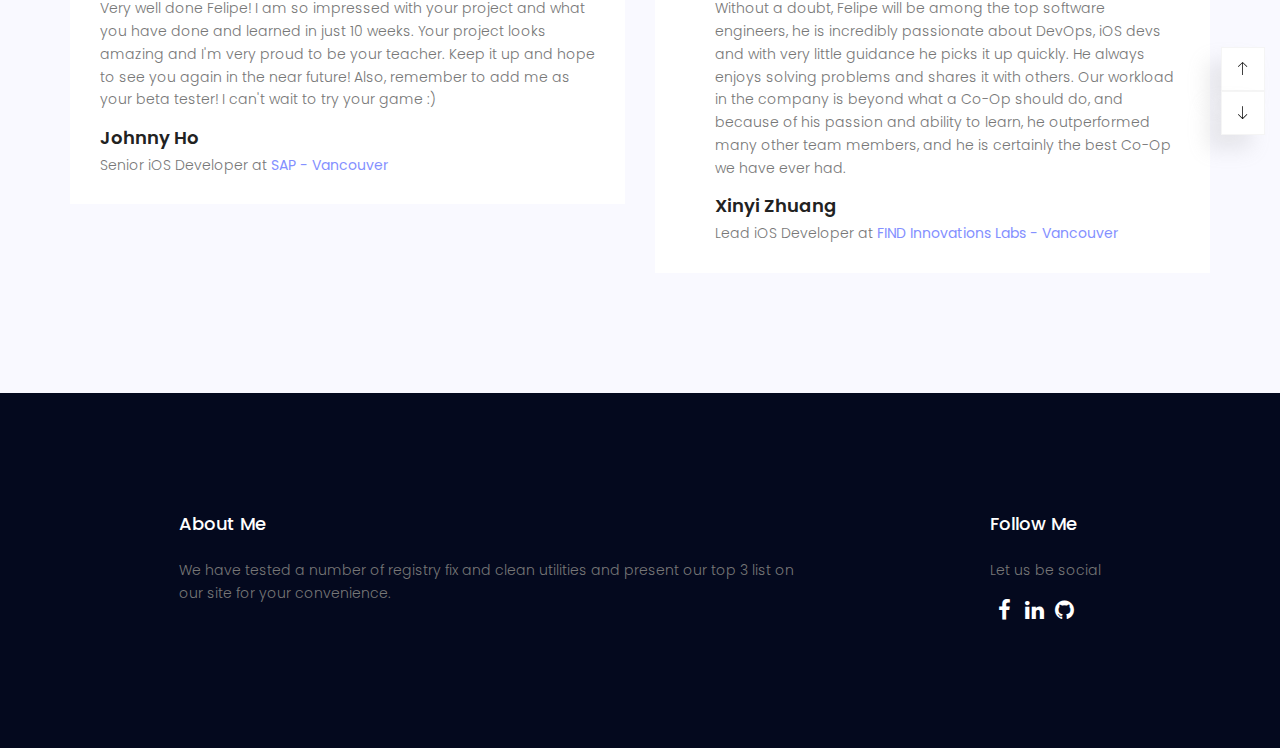
==== commit fe896bfb: "Update" ====
--- a/index.html
+++ b/index.html
@@ -43,9 +43,7 @@
 			      <nav id="nav-menu-container">
 			        <ul class="nav-menu">
 			          <li><a href="index.html">Home</a></li>
-			          <li><a href="about.html">About</a></li>
 			          <li><a href="portfolio.html">Portfolio</a></li>
-			          <li><a href="contact.html">Contact</a></li>
 			        </ul>
 			      </nav><!-- #nav-menu-container -->		    		
 		    	</div>
@@ -53,10 +51,10 @@
 		  </header><!-- #header -->
 
 			<!-- start banner Area -->
-			<section class="banner-area">
+			<section class="banner-area" style="min-height: 450px">
 				<div class="container">
 					<div class="row fullscreen align-items-center justify-content-between" style="margin-top:60px; height: 100% !important;">
-						<div class="col-lg-6 col-md-6 banner-left">
+						<div class="col-lg-6 col-md-6 banner-left" style="margin-top: 50px">
 							<h6>This is me</h6>
 							<h1>Felipe Ballesteros</h1>
 							<p id="my-description">
@@ -68,9 +66,6 @@
 								<a href="https://github.com/febg"><i class="fa fa-github"></i></a>
 							</div>
 						</div>
-						<div class="col-lg-6 col-md-6 banner-right d-flex align-self-end">
-							<img class="img-fluid" src="img/hero-img.png" alt="" style="max-width: 100%; height: auto">
-						</div>
 					</div>
 				</div>					
 			</section>
@@ -86,7 +81,6 @@
 								<p>
 									Here, I focus on a range of items and features that we use in life without giving them a second thought. such as Coca Cola. Dolor sit amet, consectetur adipisicing elit, sed do eiusmod tempor incididunt ut labore et dolore magna aliqua. Ut enim ad minim veniam, quis nostrud exercitation ullamco.
 								</p>
-								<a href="about.html" class="primary-btn text-uppercase">Read More About Me!</a>
 							</div>
 						</div>
 					</div>
@@ -332,9 +326,6 @@
                                 <p>
                                     We have tested a number of registry fix and clean utilities and present our top 3 list on our site for your convenience.
                                 </p>
-                                <p class="footer-text"><!-- Link back to Colorlib can't be removed. Template is licensed under CC BY 3.0. -->
-Copyright &copy;<script>document.write(new Date().getFullYear());</script> All rights reserved | This template is made with <i class="fa fa-heart-o" aria-hidden="true"></i> by <a href="https://colorlib.com" target="_blank">Colorlib</a>
-<!-- Link back to Colorlib can't be removed. Template is licensed under CC BY 3.0. --></p>
                             </div>
                    
                      
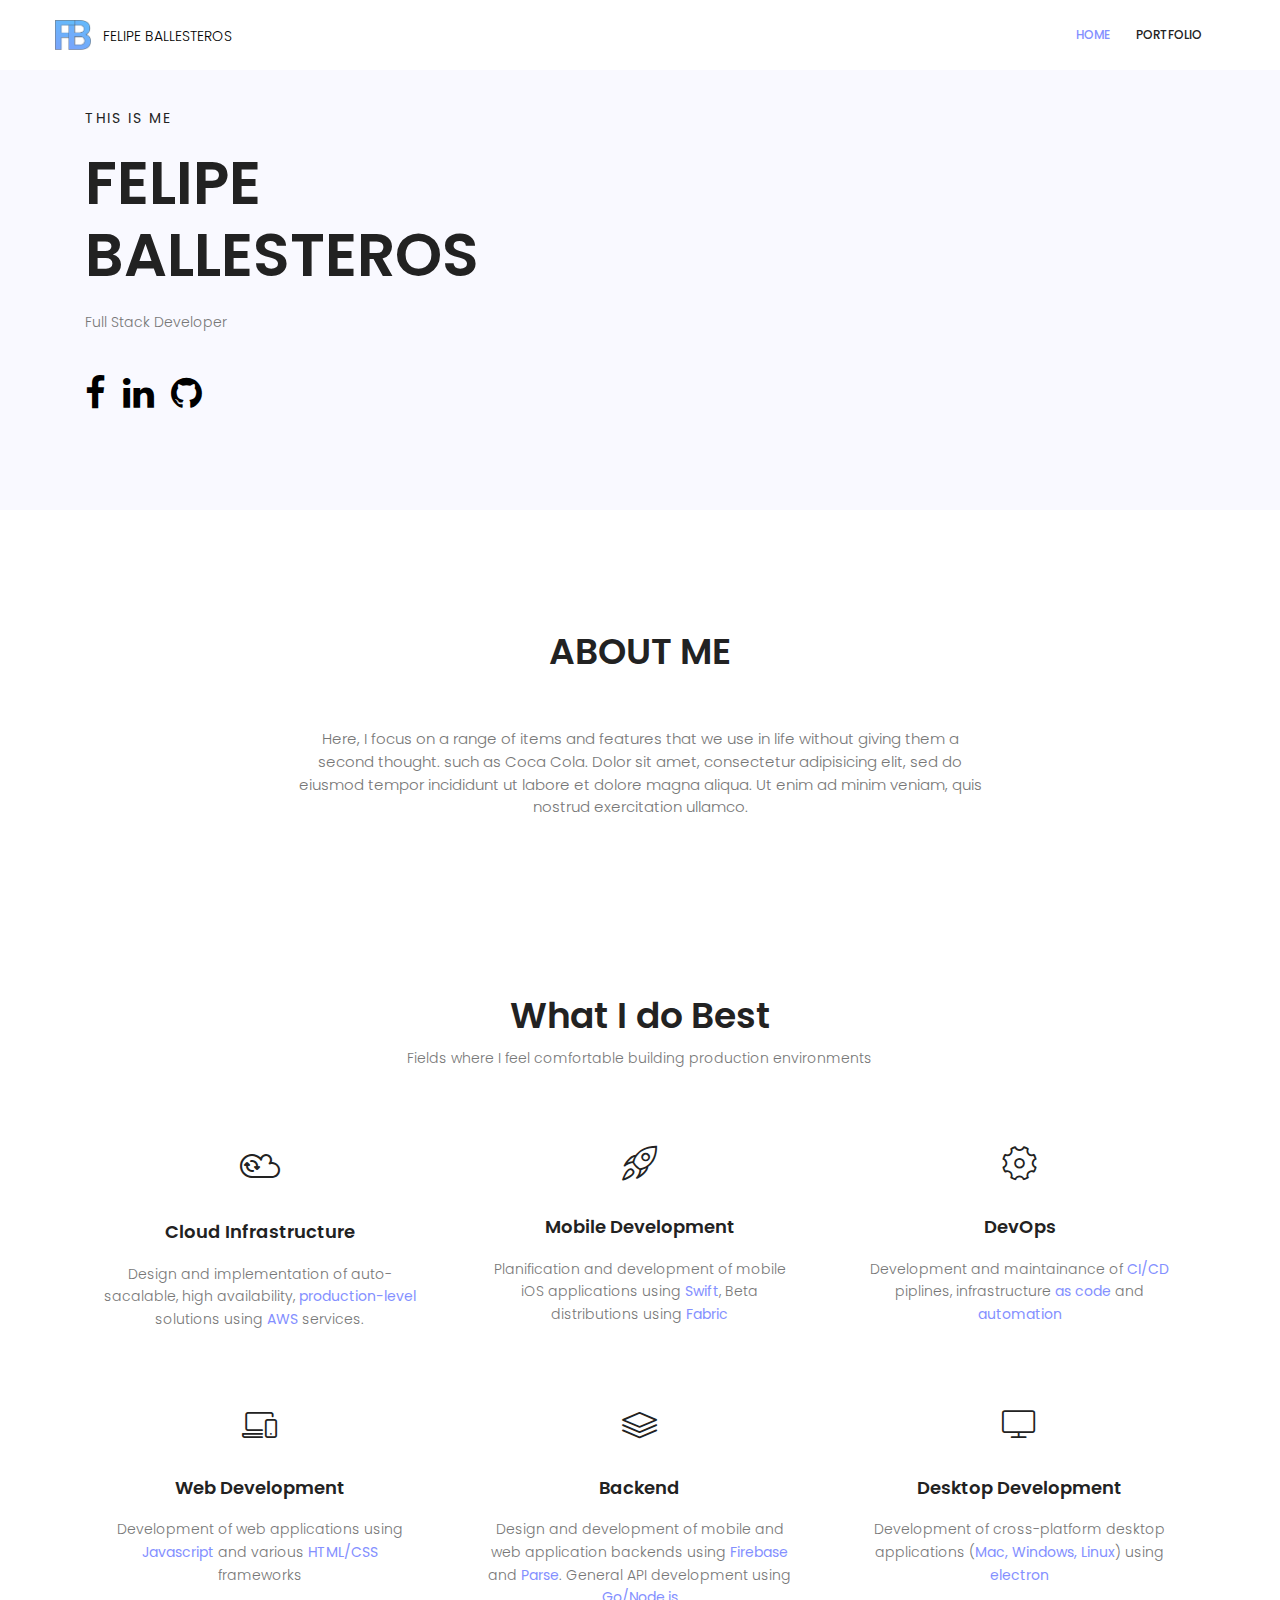
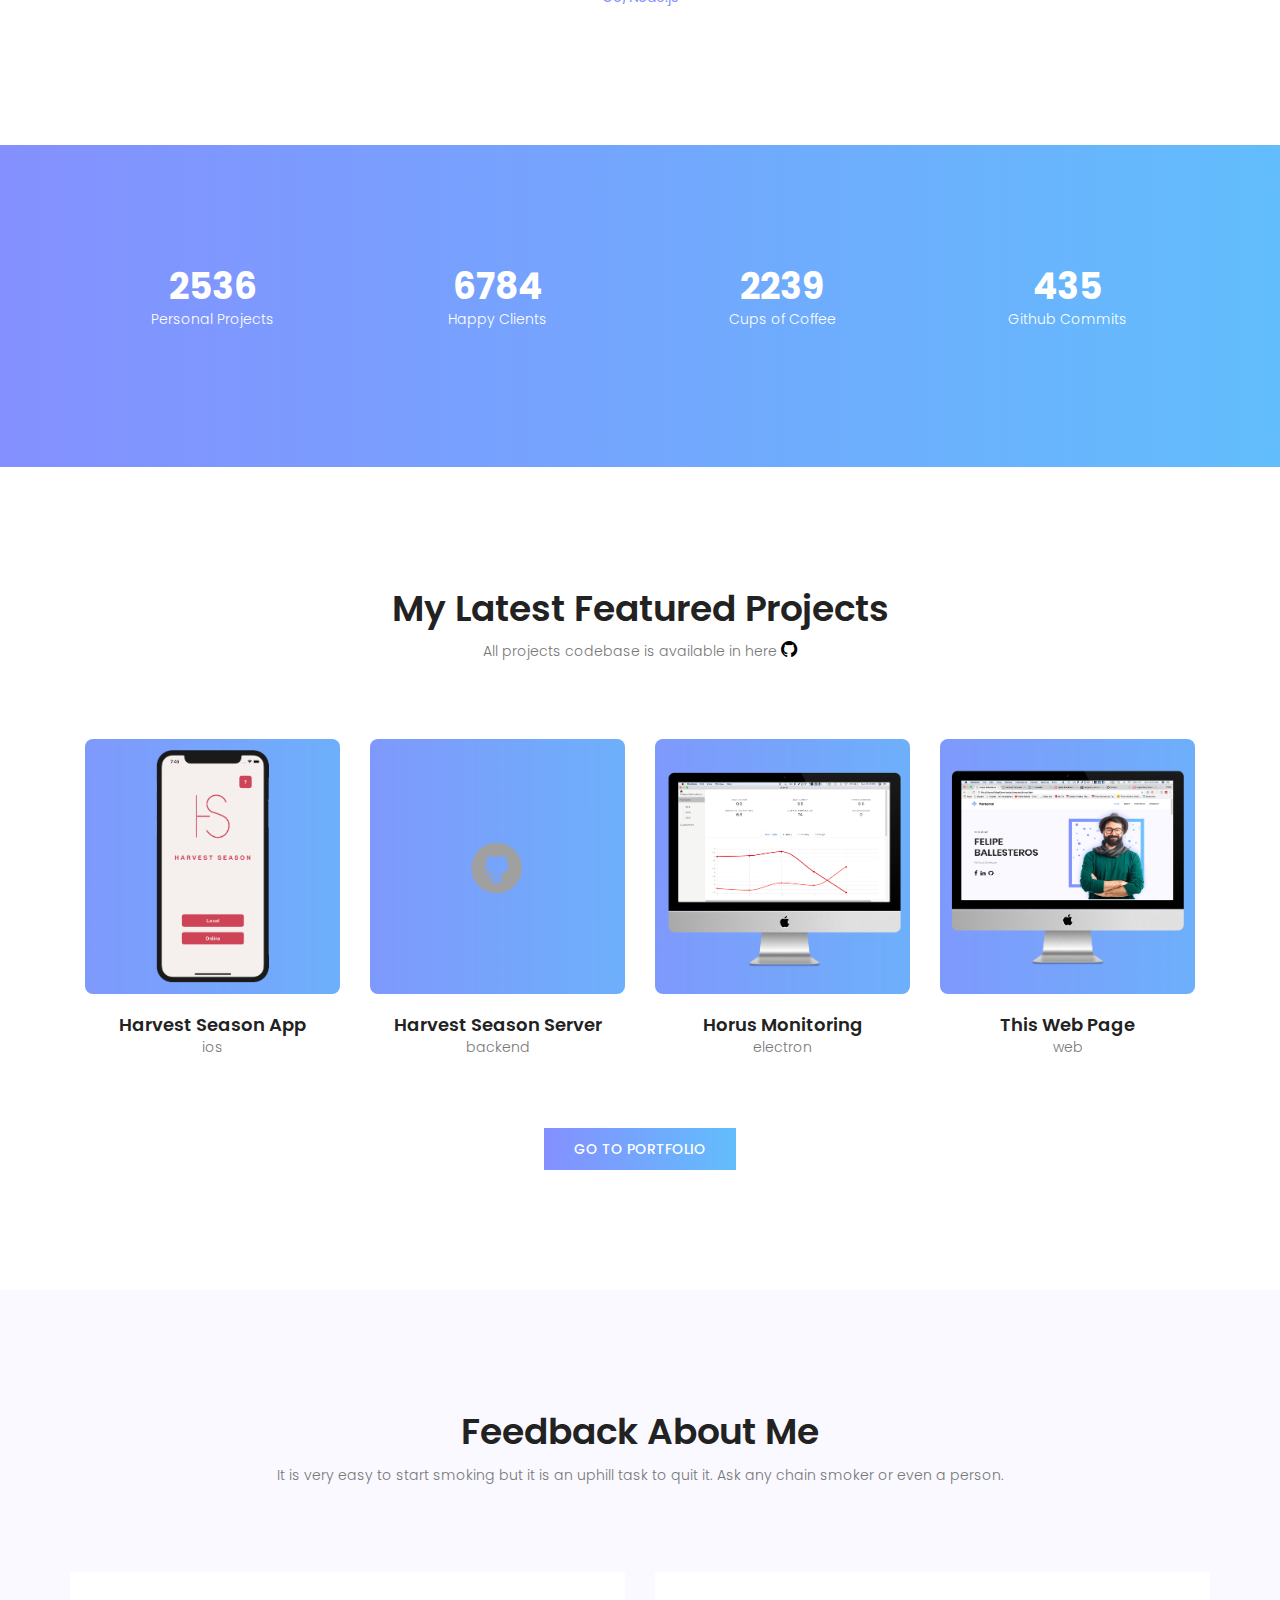
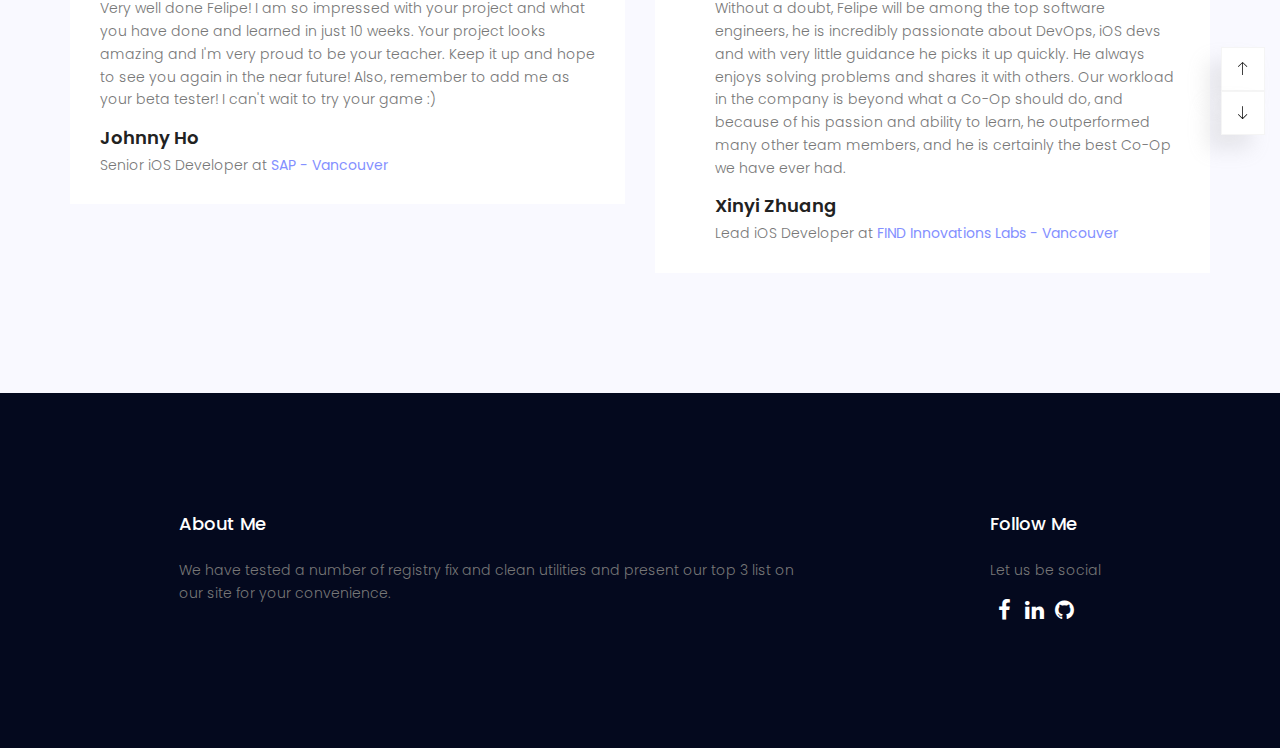
==== commit 9e6be654: "Added desktop dev skills" ====
--- a/index.html
+++ b/index.html
@@ -150,7 +150,7 @@
 								<span class="lnr lnr-screen"></span>
 								<h4>Desktop Development</h4>
 								<p>
-									Do you want to be even more successful? Learn to love learning and growth. The more effort you put into improving your skills.
+									Development of cross-platform desktop applications (<b>Mac, Windows, Linux</b>) using <b>electron</b>
 								</p>
 							</div>	
 						</div>												
@@ -363,4 +363,4 @@
 			<script src="js/mail-script.js"></script>	
 			<script src="js/main.js"></script>	
 		</body>
-	</html>+	</html>
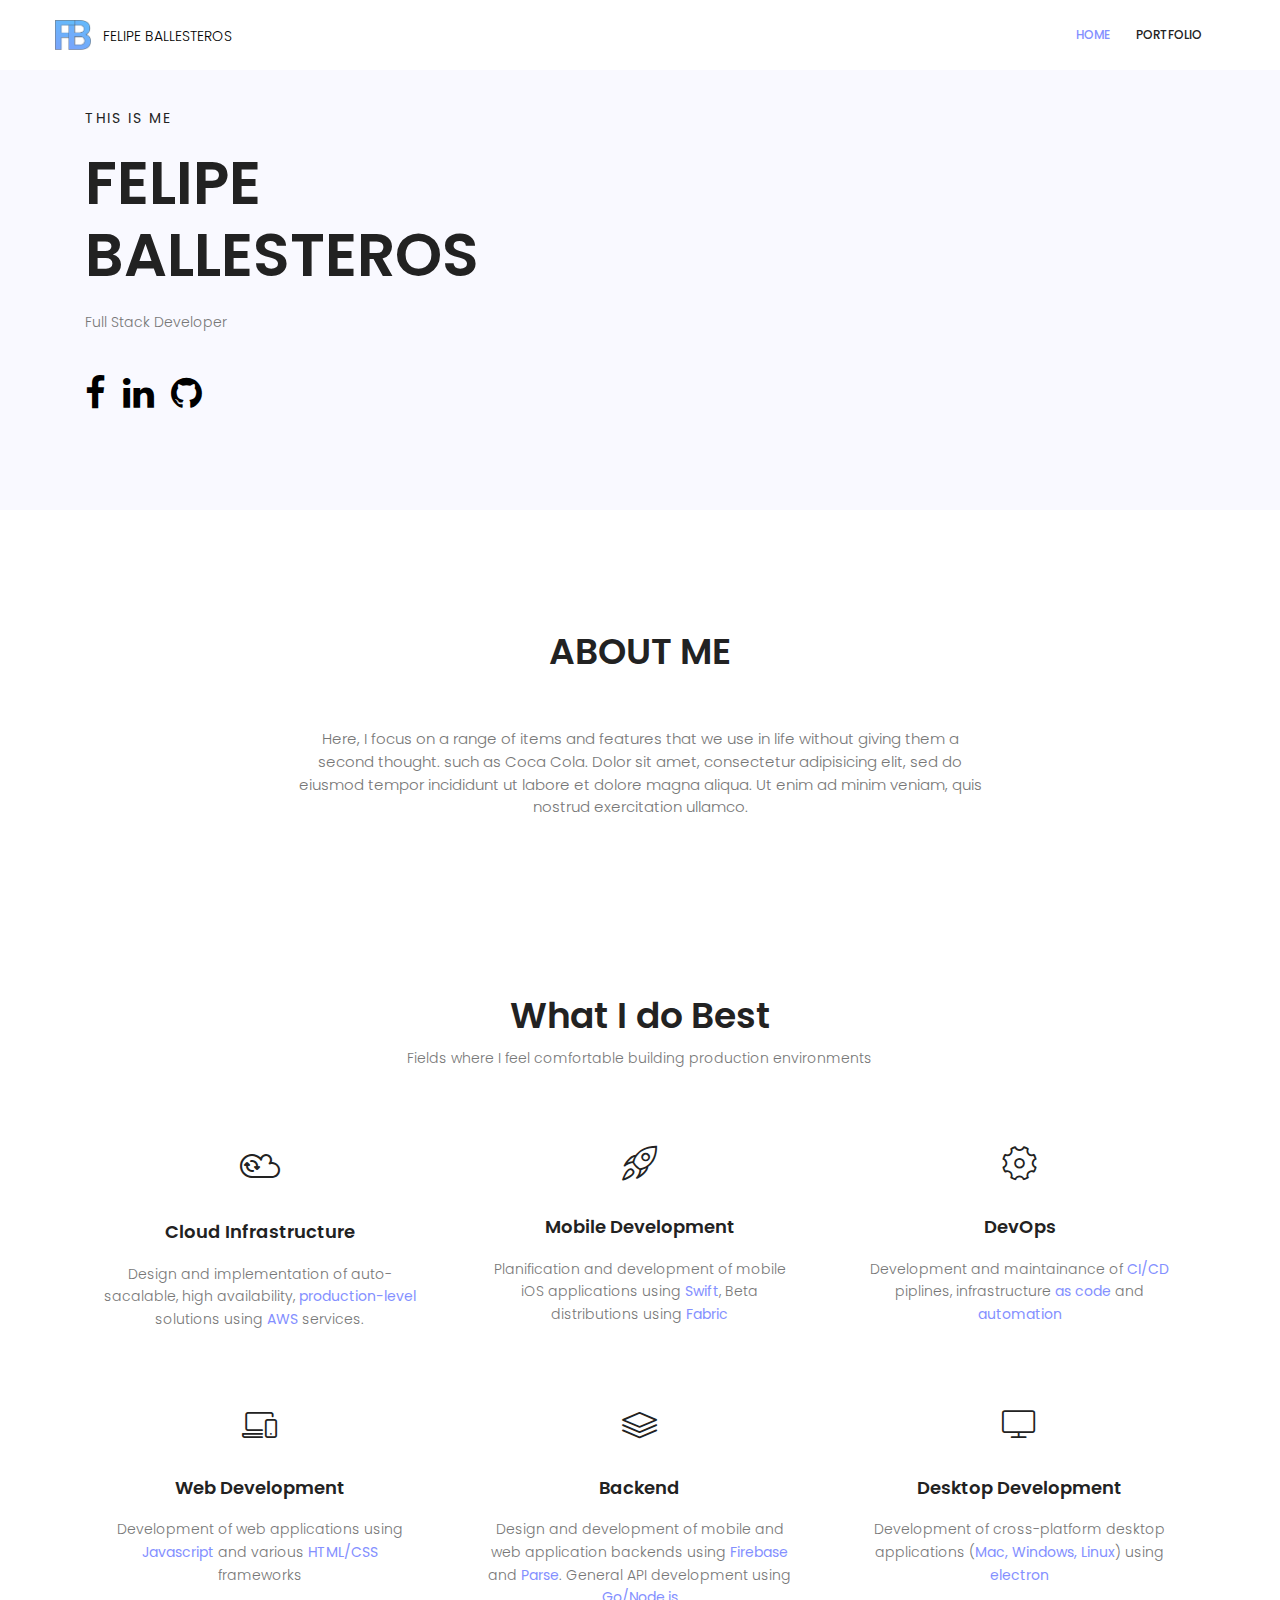
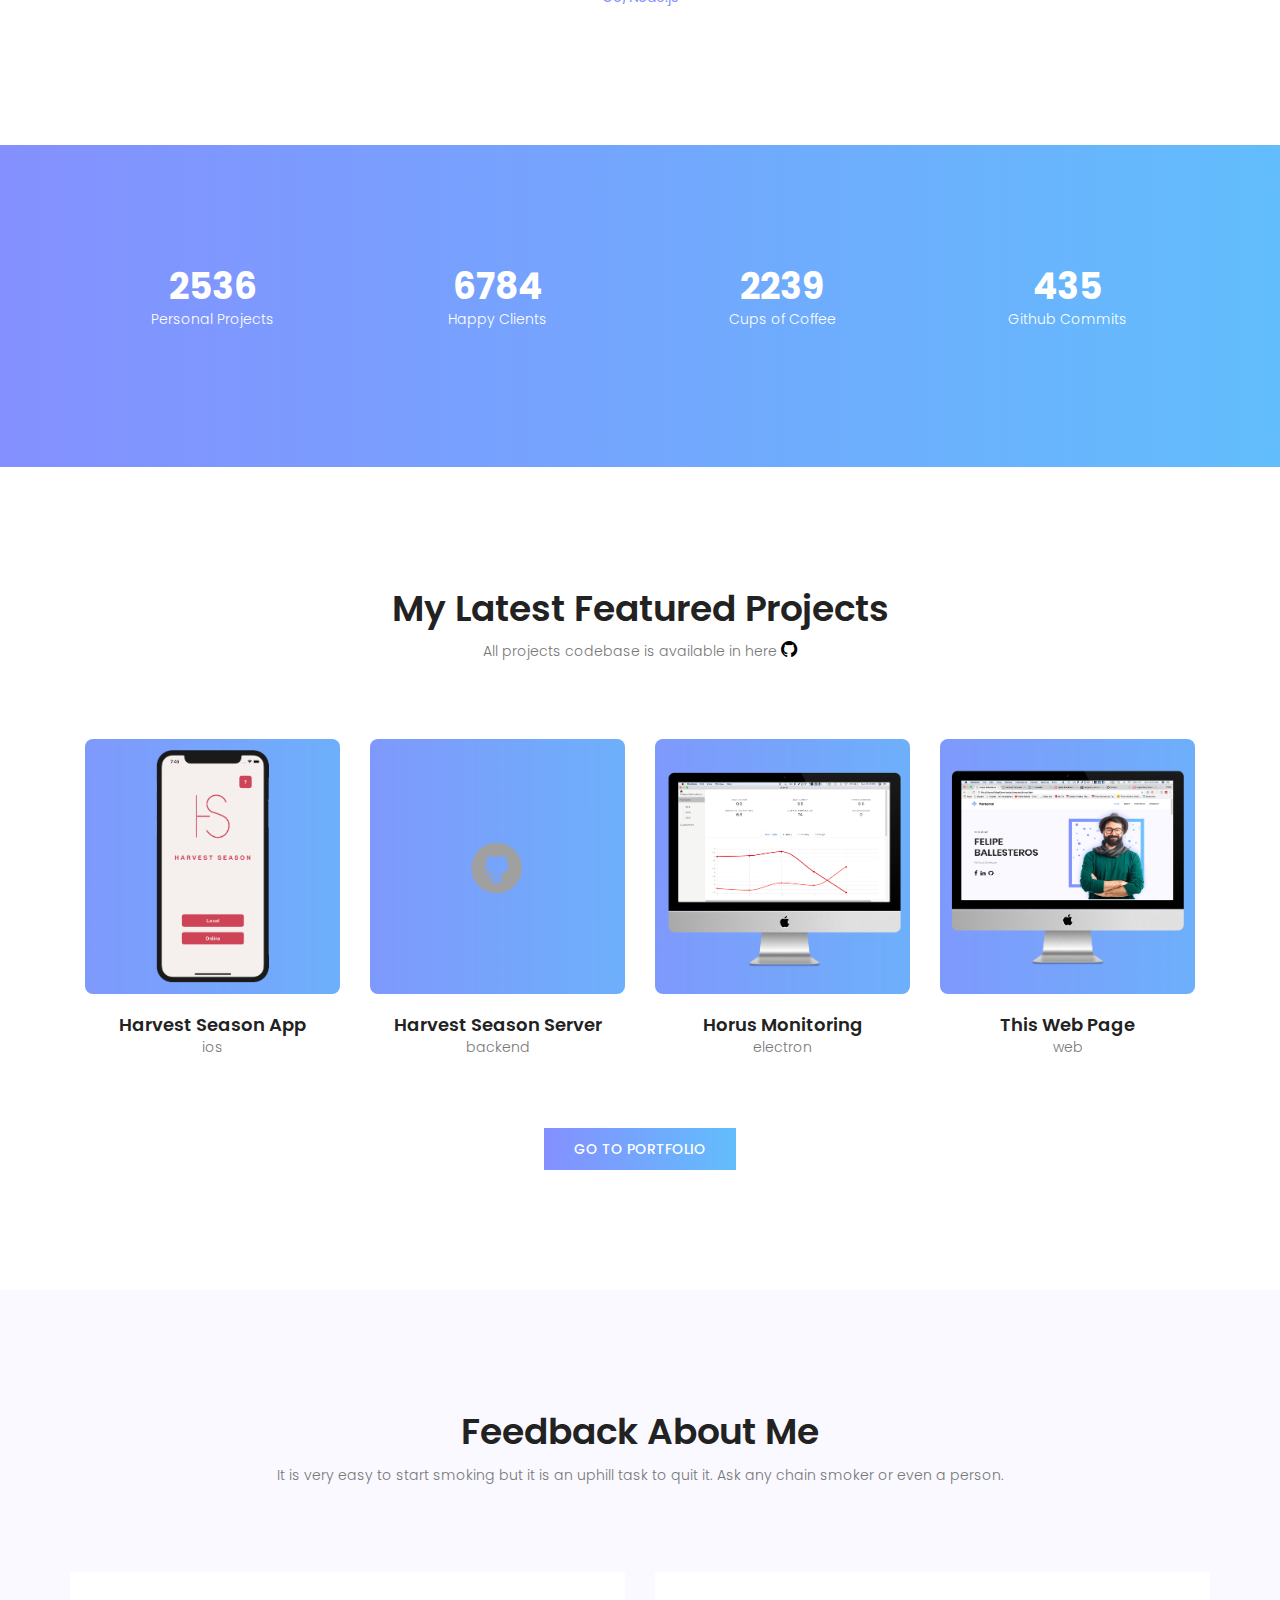
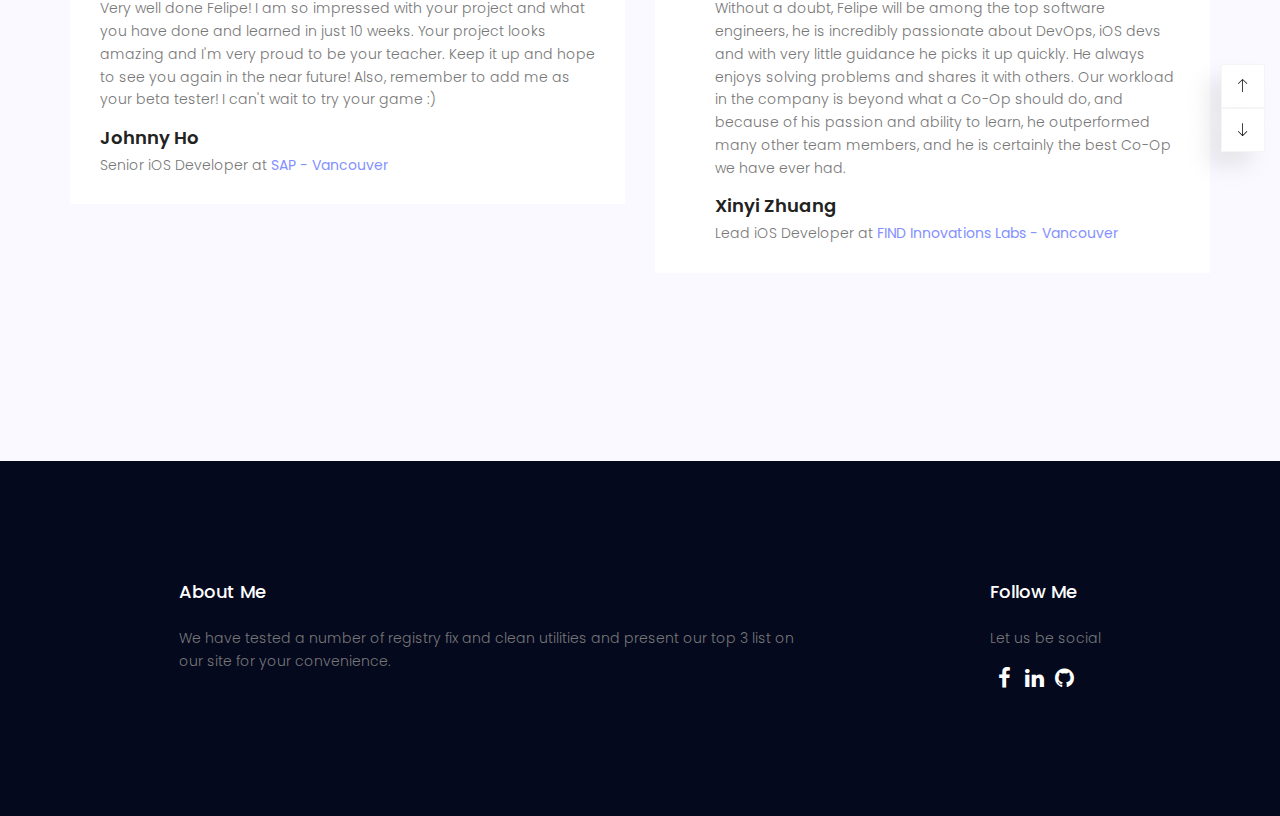
==== commit a8cb9f84: "Added testimony index.html" ====
--- a/index.html
+++ b/index.html
@@ -312,6 +312,18 @@
 										<p>Lead iOS Developer at <b>FIND Innovations Labs - Vancouver</b></p>
 									</div>
 								</div>
+								<div class="single-testimonial item d-flex flex-row">
+									<div class="thumb">
+										<img class="img-fluid" src="img/elements/user2.png" alt="">
+									</div>
+									<div class="desc">
+										<p>
+											Felipe is a motivated team player and a very fast learner. It was fantastic working with him and he is definitely standing out when it comes to software development skills and enthusiasm to learn more. He joined our company as a coop student and adjusted quickly with the dynamic environment of a startup. His focus was on our backend and he collaborated directly with our mobile app and frontend teams to support them with design and implementation of new features. His contributions had a direct impact on our product and he was consistently exceeding my expectations. Felipe earns my highest recommendation and he would be an asset to any company.
+										</p>
+										<h4>Alireza Haghnegahdar</h4>
+										<p>Co-Founder and <b>CTO</b> at <b>FIND Innovations Labs - Vancouver</b></p>
+									</div>
+								</div>
 							</div>
 						</div>
 					</div>
